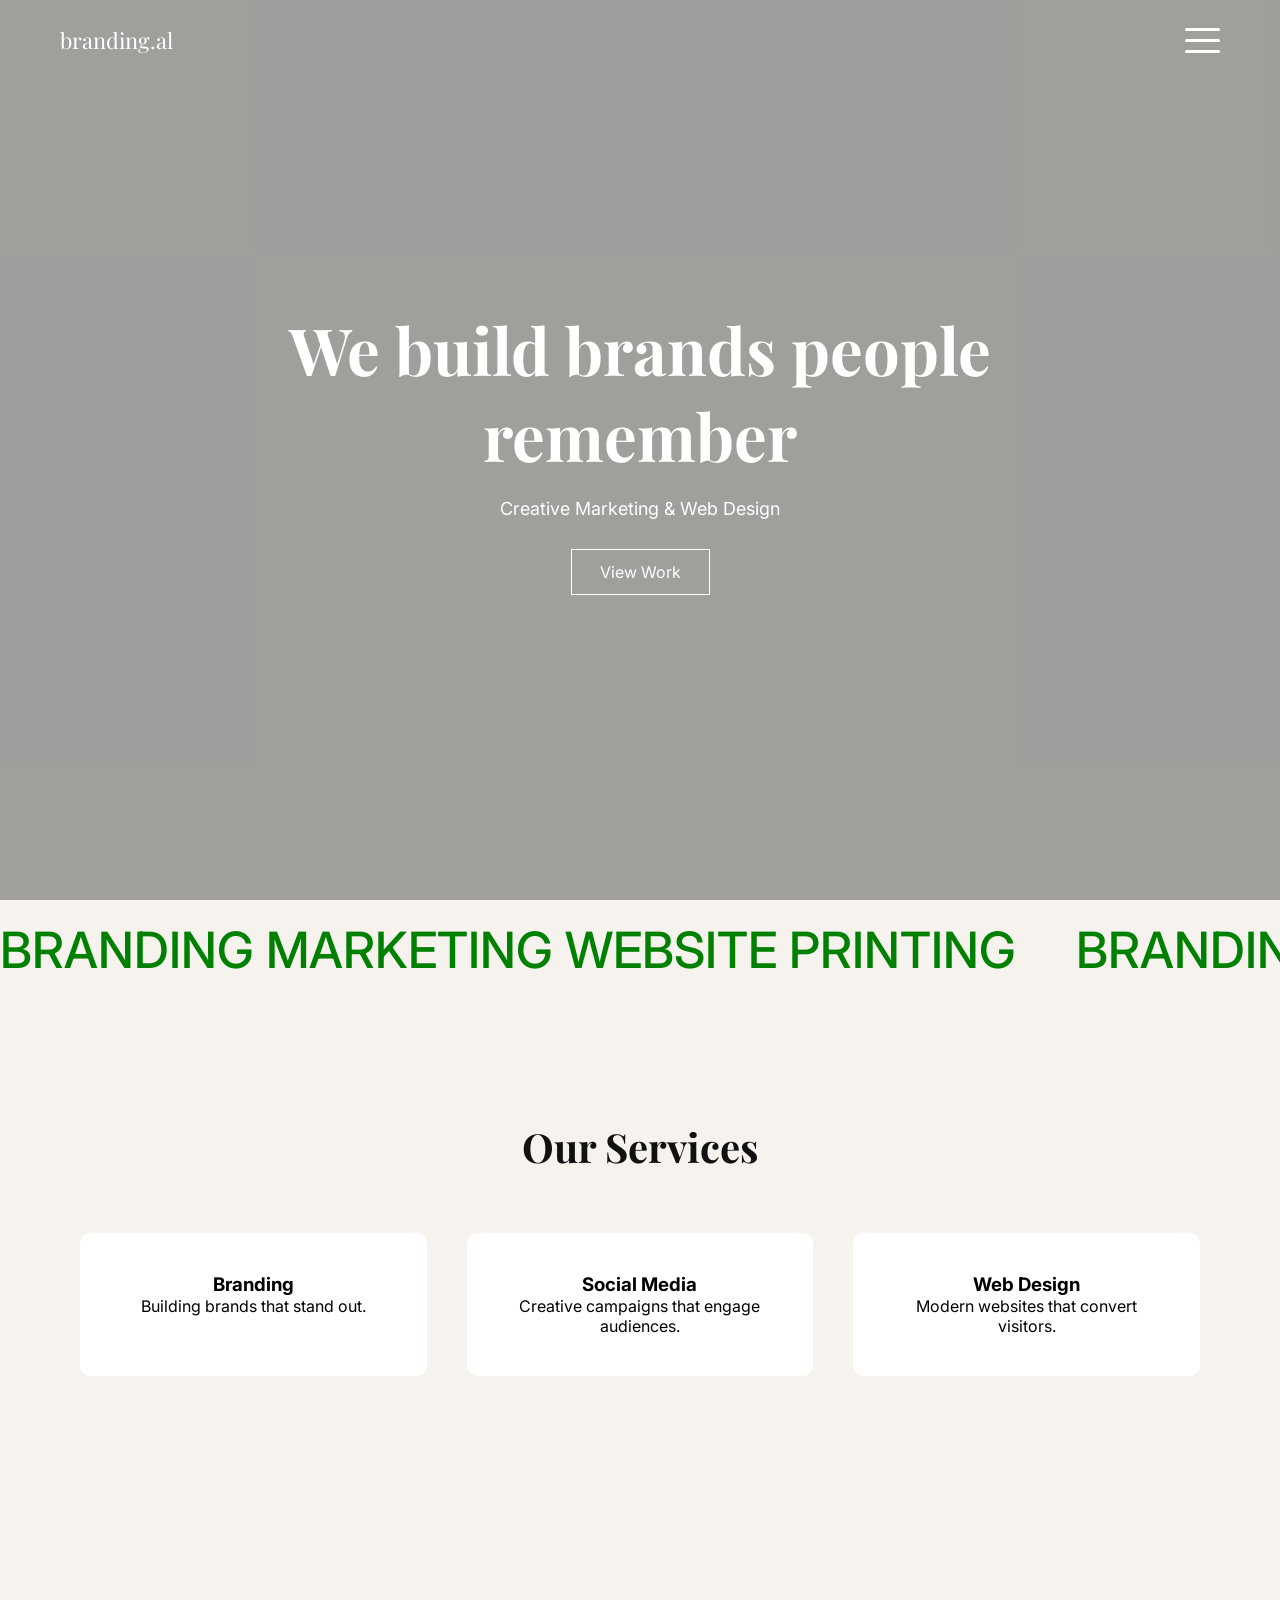
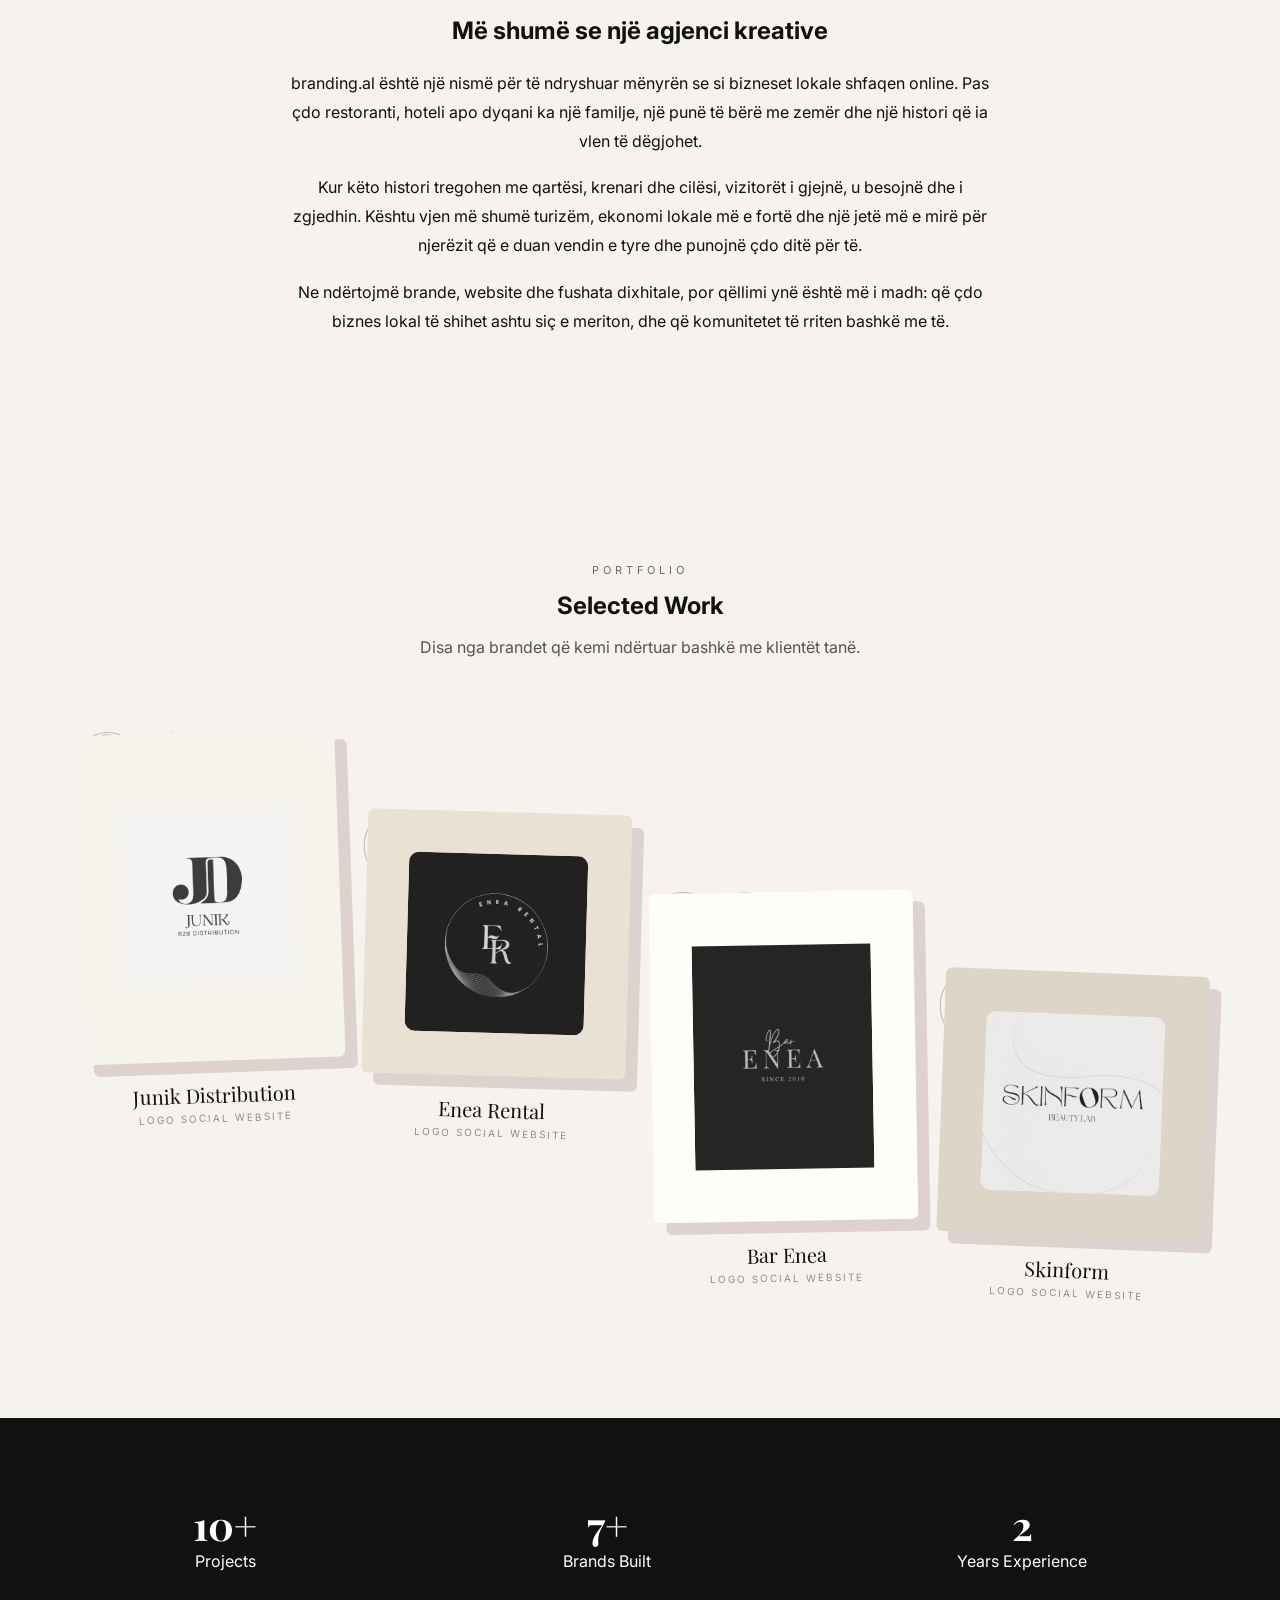
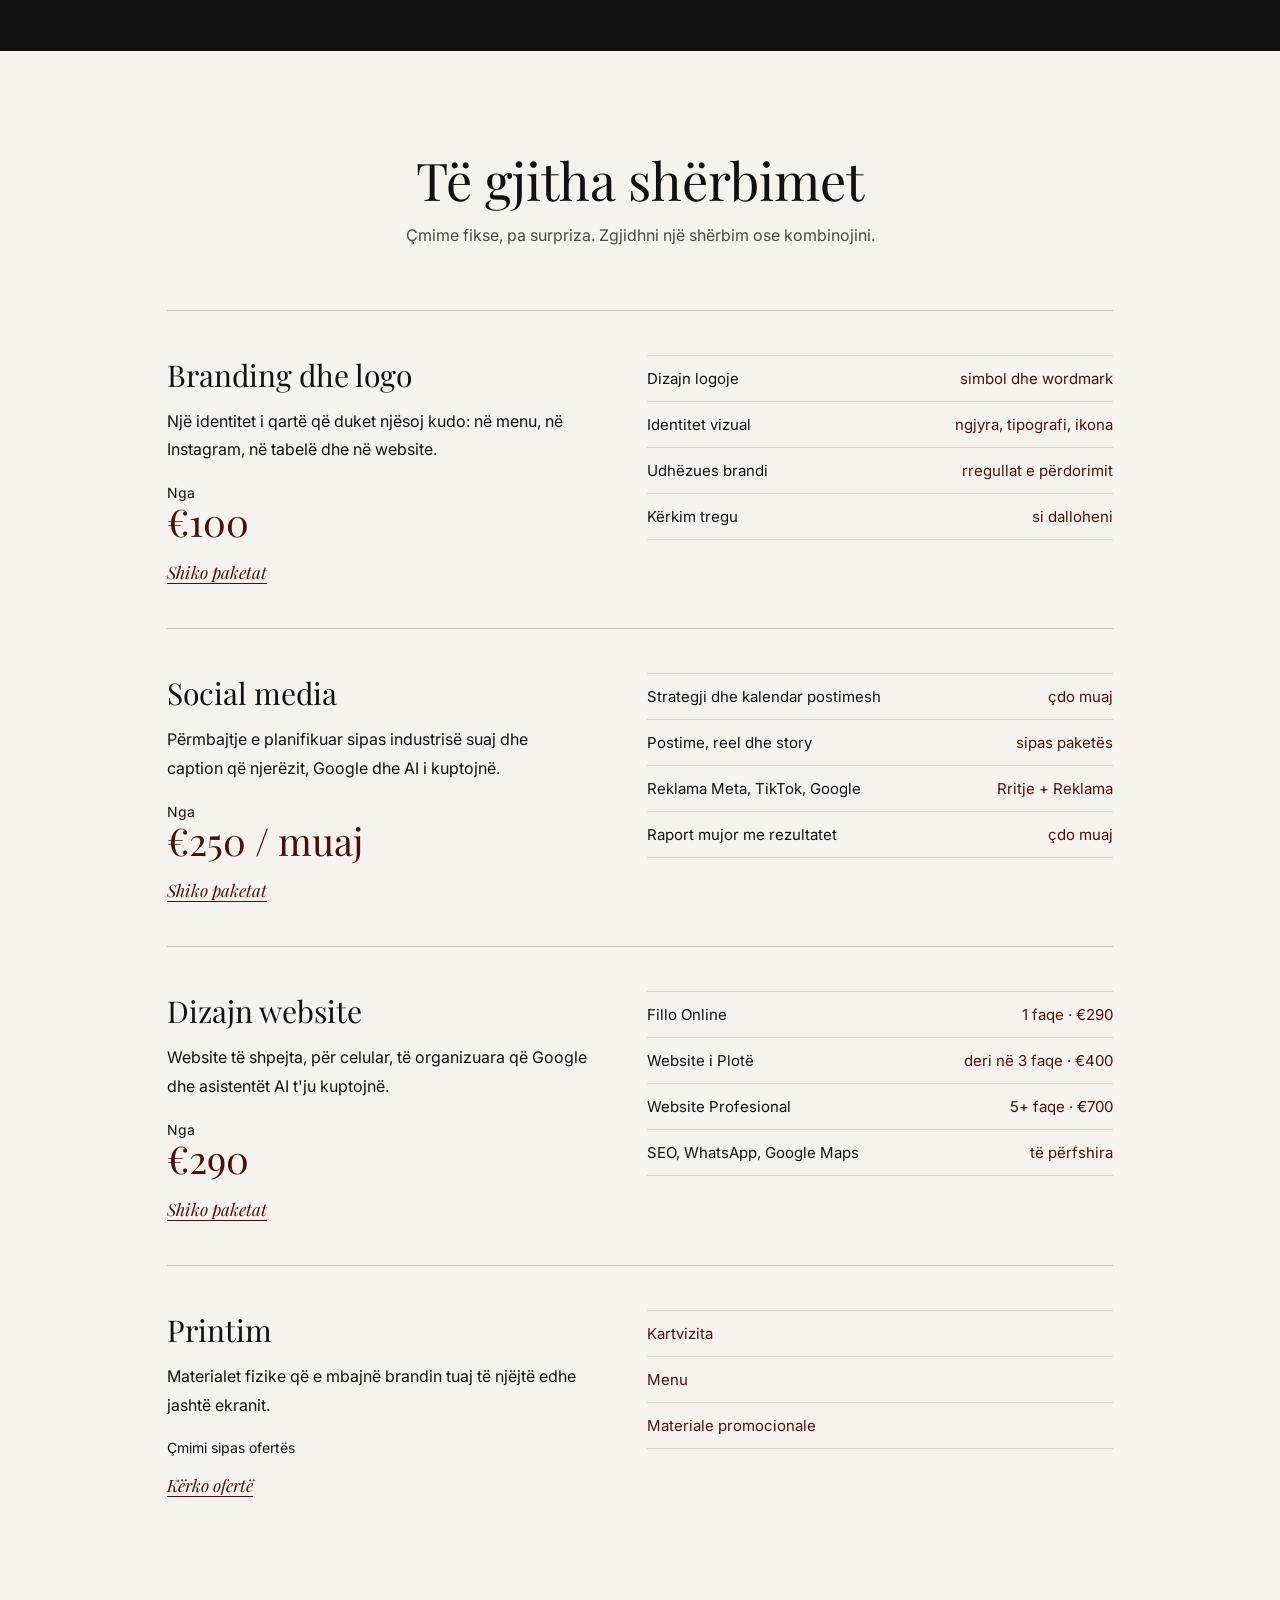
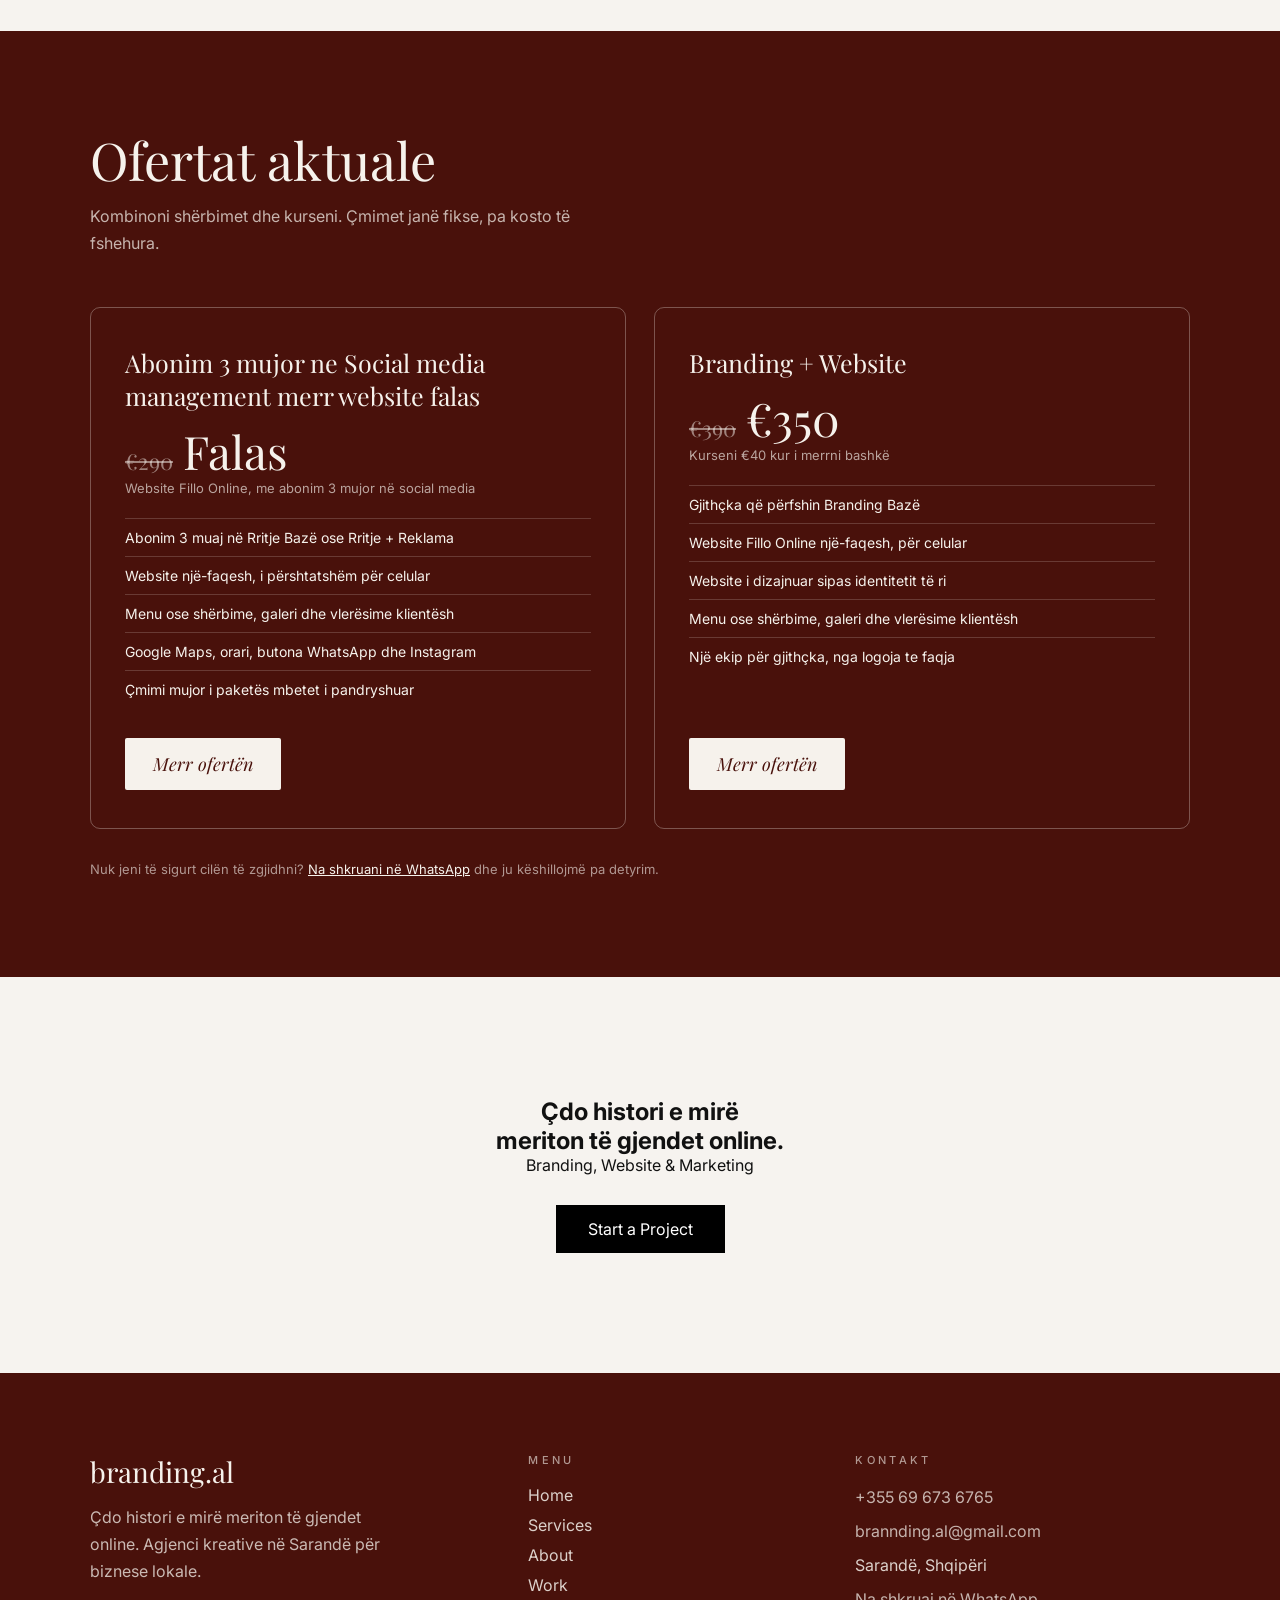
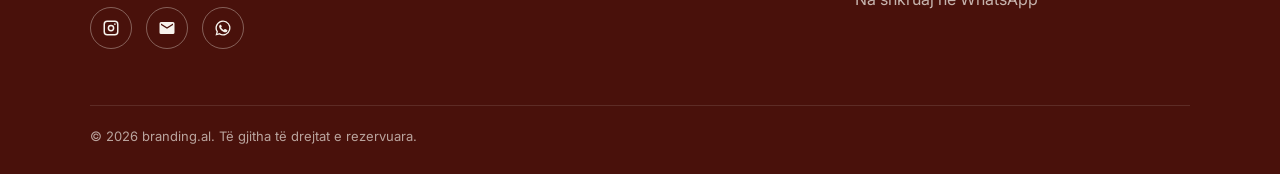
==== index.html @ a3eb9f2f "site files" ====
<!DOCTYPE html>
<html lang="sq">

<head>

<meta charset="UTF-8">
<meta name="viewport" content="width=device-width, initial-scale=1.0">

<title>branding.al</title>
<link rel="icon" type="image/png" href="../logo/favicon.png">
<link rel="apple-touch-icon" href="../logo/favicon.png">

<link rel="stylesheet" href="style.css">

<link href="https://fonts.googleapis.com/css2?family=Playfair+Display:wght@400;600&family=Inter:wght@300;400;500&display=swap" rel="stylesheet">

<style>
html{scroll-behavior:smooth;}
section[id],footer[id]{scroll-margin-top:70px;}

/* About Us */
.about-grid{
  display:block;
  max-width:700px;
  margin:0 auto;
  text-align:center;
}
.about-text h2{
  margin-bottom:24px;
}
.about-text p{
  margin:0 auto 18px;
  line-height:1.8;
}

/* ===== Selected Work: shkallë ===== */
.portfolio{
  padding:90px 6vw 120px;
  overflow:hidden;
}
.portfolio-head{
  text-align:center;
  max-width:560px;
  margin:0 auto 70px;
}
.portfolio-head .eyebrow{
  display:block;
  font-size:11px;
  letter-spacing:.35em;
  text-transform:uppercase;
  opacity:.6;
  margin-bottom:14px;
}
.portfolio-head h2{margin-bottom:14px;}
.portfolio-head p{opacity:.7;line-height:1.7;}

.portfolio-grid{
  display:grid;
  grid-template-columns:repeat(12,1fr);
  column-gap:24px;
  align-items:start;
  max-width:1200px;
  margin:0 auto;
}

/* çdo "shkallë" */
.step{
  position:relative;
  transform:translate3d(0,var(--py,0px),0);
  will-change:transform;
}
.step:nth-child(1){grid-column:1/4;  margin-top:0;}
.step:nth-child(2){grid-column:4/7;  margin-top:80px;}
.step:nth-child(3){grid-column:7/10; margin-top:160px;}
.step:nth-child(4){grid-column:10/13;margin-top:240px;}

/* numri i madh në sfond */
.step::before{
  content:attr(data-n);
  position:absolute;
  top:-46px;
  left:-6px;
  z-index:0;
  font-family:'Playfair Display',serif;
  font-size:120px;
  line-height:1;
  color:transparent;
  -webkit-text-stroke:1px rgba(73,17,11,.28);
  pointer-events:none;
}

.project{
  position:relative;
  z-index:1;
  margin:0;
  --r:-2deg;
  transform:rotate(var(--r));
  transition:transform .5s cubic-bezier(.2,.8,.2,1);
}
.step:nth-child(2) .project{--r:1.6deg;}
.step:nth-child(3) .project{--r:-1deg;}
.step:nth-child(4) .project{--r:2.2deg;}
.project:hover,
.project.active{
  transform:rotate(0deg) translateY(-10px) scale(1.03);
}

/* linku që mbështjell projektin */
.project-link{
  display:block;
  color:inherit;
  text-decoration:none;
  cursor:pointer;
}
.project-link:focus-visible{
  outline:2px solid rgba(73,17,11,.6);
  outline-offset:6px;
  border-radius:6px;
}

.project-img{
  aspect-ratio:4/5;
  display:flex;
  align-items:center;
  justify-content:center;
  padding:16%;
  background:#f6f2ec;
  border-radius:6px;
  box-shadow:12px 12px 0 rgba(73,17,11,.14);
  transition:box-shadow .5s ease;
}
.step:nth-child(2) .project-img{background:#e9e1d3;aspect-ratio:1/1;}
.step:nth-child(3) .project-img{background:#fffdf9;}
.step:nth-child(4) .project-img{background:#ddd5c8;aspect-ratio:1/1;}
.project:hover .project-img,
.project.active .project-img{
  box-shadow:18px 18px 0 rgba(73,17,11,.22);
}

.project img{
  width:100%;
  height:100%;
  object-fit:contain;   /* nëse do foto të plota pa hapësira, ndërroje në cover */
  display:block;
  filter:grayscale(1);
  opacity:.85;
  transition:filter .5s ease,opacity .5s ease,transform .5s ease;
  cursor:pointer;
}
.project:hover img,
.project.active img{
  filter:none;
  opacity:1;
  transform:scale(1.06);
}

.project figcaption{
  display:flex;
  flex-direction:column;
  gap:4px;
  padding:20px 4px 0;
  color:#56483b;
}
.project .name{
  font-family:'Playfair Display',serif;
  font-size:20px;
  color:#111;
}
.project .tag{
  font-size:10px;
  letter-spacing:.2em;
  text-transform:uppercase;
  opacity:.6;
}

/* animacioni i shfaqjes */
.project.pre{opacity:0;}
.project.in{animation:rise .9s cubic-bezier(.2,.8,.2,1) backwards;animation-delay:var(--d,0s);}
@keyframes rise{
  from{opacity:0;transform:translateY(50px) rotate(calc(var(--r) * 3));}
}

/* tablet / telefon: zigzag */
@media(max-width:900px){
  .portfolio{padding:60px 6vw 80px;}
  .portfolio-grid{
    grid-template-columns:1fr;
    row-gap:56px;
    max-width:520px;
  }
  .step:nth-child(n){
    grid-column:1;
    margin-top:0;
    width:78%;
    transform:none;
  }
  .step:nth-child(even){justify-self:end;}
  .step::before{font-size:90px;top:-34px;}
  .project-img{box-shadow:9px 9px 0 rgba(73,17,11,.14);}
}
/* telefon: logot gjithmonë me ngjyra */
@media(hover:none){
  .project img{filter:none;opacity:1;}
}
@media(prefers-reduced-motion:reduce){
  .project.in{animation:none;}
  .step{transform:none !important;}
}

/* ===== Hamburger menu ===== */
.menu-btn{cursor:pointer;}
.menu-overlay{
  position:fixed;
  inset:0;
  z-index:2000;
  background:#49110b;
  color:#f6f2ec;
  display:flex;
  flex-direction:column;
  align-items:center;
  justify-content:center;
  gap:6px;
  opacity:0;
  visibility:hidden;
  transition:opacity .4s ease,visibility .4s ease;
}
.menu-overlay.open{opacity:1;visibility:visible;}
.menu-close{
  position:absolute;
  top:22px;
  right:6vw;
  background:none;
  border:0;
  color:#f6f2ec;
  font-size:44px;
  line-height:1;
  cursor:pointer;
  padding:6px 12px;
}
.menu-overlay nav{
  display:flex;
  flex-direction:column;
  align-items:center;
  gap:10px;
}
.menu-overlay nav a{
  font-family:'Playfair Display',serif;
  font-size:clamp(34px,7vw,56px);
  color:#f6f2ec;
  text-decoration:none;
  opacity:0;
  transform:translateY(20px);
  transition:opacity .5s ease,transform .5s ease,letter-spacing .3s ease;
}
.menu-overlay.open nav a{opacity:1;transform:none;}
.menu-overlay.open nav a:nth-child(1){transition-delay:.10s;}
.menu-overlay.open nav a:nth-child(2){transition-delay:.17s;}
.menu-overlay.open nav a:nth-child(3){transition-delay:.24s;}
.menu-overlay.open nav a:nth-child(4){transition-delay:.31s;}
.menu-overlay.open nav a:nth-child(5){transition-delay:.38s;}
.menu-overlay nav a:hover{letter-spacing:.04em;}
.menu-social{
  display:flex;
  gap:22px;
  margin-top:40px;
  font-size:12px;
  letter-spacing:.2em;
  text-transform:uppercase;
}
.menu-social a{color:#f6f2ec;text-decoration:none;opacity:.7;}
.menu-social a:hover{opacity:1;}
body.menu-open{overflow:hidden;}

/* ===== Footer ===== */
.site-footer{
  background:#49110b;
  color:#f6f2ec;
  padding:80px 6vw 30px;
  text-align:left;
}
.footer-grid{
  max-width:1100px;
  margin:0 auto;
  display:grid;
  grid-template-columns:1.4fr 1fr 1.2fr;
  gap:48px;
}
.footer-brand .f-logo{
  font-family:'Playfair Display',serif;
  font-size:28px;
  margin-bottom:14px;
}
.footer-brand p{
  opacity:.75;
  line-height:1.7;
  max-width:320px;
  margin:0;
}
.site-footer h4{
  font-size:11px;
  letter-spacing:.3em;
  text-transform:uppercase;
  opacity:.6;
  margin:0 0 18px;
  font-weight:500;
}
.site-footer ul{list-style:none;margin:0;padding:0;}
.site-footer li{margin-bottom:10px;}
.site-footer a{
  color:#f6f2ec;
  text-decoration:none;
  opacity:.85;
  transition:opacity .3s ease;
}
.site-footer a:hover{opacity:1;text-decoration:underline;}
.footer-contact li{opacity:.85;line-height:1.5;}
.footer-social{
  display:flex;
  gap:14px;
  margin-top:22px;
}
.footer-social a{
  width:42px;
  height:42px;
  border:1px solid rgba(246,242,236,.35);
  border-radius:50%;
  display:flex;
  align-items:center;
  justify-content:center;
  opacity:1;
  transition:background .3s ease,color .3s ease;
}
.footer-social a:hover{
  background:#f6f2ec;
  color:#49110b;
  text-decoration:none;
}
.footer-social svg{width:18px;height:18px;fill:currentColor;}
.footer-bottom{
  max-width:1100px;
  margin:56px auto 0;
  padding-top:22px;
  border-top:1px solid rgba(246,242,236,.18);
  display:flex;
  justify-content:space-between;
  flex-wrap:wrap;
  gap:10px;
  font-size:13px;
  opacity:.65;
}
.footer-bottom p{margin:0;}
@media(max-width:800px){
  .footer-grid{grid-template-columns:1fr;gap:36px;}
  .site-footer{padding:60px 6vw 26px;}
}
/* ===== Të gjitha shërbimet + Ofertat ===== */
.all-svc{max-width:1100px;margin:0 auto;padding:100px 6vw 90px;}
.all-svc h2{font-family:'Playfair Display',serif;font-weight:400;font-size:clamp(34px,5vw,52px);line-height:1.1;margin-bottom:14px;text-align:center;}
.all-svc .all-sub{text-align:center;max-width:520px;margin:0 auto 60px;opacity:.75;line-height:1.7;}
.svc-row{display:grid;grid-template-columns:1fr 1.1fr;gap:56px;padding:44px 0;border-top:1px solid rgba(86,72,59,.28);text-align:left;}
.svc-row h3{font-family:'Playfair Display',serif;font-weight:400;font-size:30px;color:#111;margin-bottom:12px;}
.svc-row p{line-height:1.8;max-width:420px;}
.svc-row .from{margin-top:20px;font-size:14px;}
.svc-row .from strong{display:block;font-family:'Playfair Display',serif;font-weight:400;font-size:38px;color:#49110b;line-height:1.1;}
.svc-row .more{display:inline-block;margin-top:18px;font-family:'Playfair Display',serif;font-style:italic;font-size:17px;color:#49110b;text-decoration:none;border-bottom:1px solid #49110b;}
.svc-row ul{list-style:none;margin:0;padding:0;}
.svc-row li{padding:13px 0;border-bottom:1px solid rgba(86,72,59,.18);font-size:15px;display:flex;justify-content:space-between;gap:20px;}
.svc-row li:first-child{border-top:1px solid rgba(86,72,59,.18);}
.svc-row li span:last-child{color:#49110b;text-align:right;}

.offers-sec{background:#49110b;color:#f6f2ec;padding:100px 6vw;}
.offers-in{max-width:1100px;margin:0 auto;text-align:left;}
.offers-in h2{font-family:'Playfair Display',serif;font-weight:400;font-size:clamp(34px,5vw,52px);line-height:1.1;}
.offers-in .o-sub{margin-top:14px;max-width:520px;color:rgba(246,242,236,.72);line-height:1.7;}
.offer-grid{display:grid;grid-template-columns:1fr 1fr;gap:28px;margin-top:50px;}
.offer{border:1px solid rgba(246,242,236,.3);border-radius:10px;padding:38px 34px;display:flex;flex-direction:column;}
.offer h3{font-family:'Playfair Display',serif;font-weight:400;font-size:25px;}
.offer .price{margin:16px 0 6px;font-family:'Playfair Display',serif;font-size:46px;line-height:1;}
.offer .price s{font-size:22px;color:rgba(246,242,236,.5);margin-right:10px;}
.offer .note{font-size:13px;color:rgba(246,242,236,.65);}
.offer ul{list-style:none;margin:22px 0 30px;padding:0;flex:1;}
.offer li{padding:10px 0;border-top:1px solid rgba(246,242,236,.18);font-size:14px;margin:0;}
.offer a.o-cta{align-self:flex-start;padding:14px 28px;background:#f6f2ec;color:#49110b;text-decoration:none;font-family:'Playfair Display',serif;font-style:italic;font-size:18px;border-radius:2px;opacity:1;}
.offer a.o-cta:hover{background:#c8c2b7;}
.o-fine{margin-top:32px;font-size:13px;color:rgba(246,242,236,.6);}
.o-fine a{color:#f6f2ec;}
@media(max-width:900px){
  .svc-row{grid-template-columns:1fr;gap:24px;padding:36px 0;}
  .offer-grid{grid-template-columns:1fr;}
  .offers-sec{padding:70px 6vw;}
}
</style>

<meta name="description" content="branding.al është agjenci kreative në Shqipëri: logo, branding, website, social media dhe printim për biznese lokale, hotele dhe restorante.">
<link rel="canonical" href="https://branding.al/">

<meta property="og:type" content="website">
<meta property="og:locale" content="sq_AL">
<meta property="og:title" content="branding.al | Agjenci kreative: branding, website, marketing">
<meta property="og:description" content="Ndërtojmë brande, website dhe fushata dixhitale për biznese lokale në Shqipëri.">
<meta property="og:url" content="https://branding.al/">
<meta property="og:image" content="https://branding.al/branding%20prof.png">

<script type="application/ld+json">
{
  "@context": "https://schema.org",
  "@graph": [
    {
      "@type": "ProfessionalService",
      "@id": "https://branding.al/#organization",
      "name": "branding.al",
      "alternateName": "Branding AL",
      "url": "https://branding.al",
      "logo": "https://branding.al/smm.png",
      "image": "https://branding.al/branding%20prof.png",
      "description": "Agjenci kreative në Shqipëri që ndihmon bizneset lokale (restorante, hotele, dyqane, kompani) me logo, branding, website, social media dhe printim.",
      "slogan": "Çdo histori e mirë meriton të gjendet online.",
      "foundingDate": "2026",
      "founder": { "@type": "Person", "name": "Sindi" },
      "areaServed": { "@type": "Country", "name": "Albania" },
      "address": {
        "@type": "PostalAddress",
        "addressLocality": "Sarandë",
        "addressCountry": "AL"
      },
      "telephone": "+355696736765",
      "email": "brannding.al@gmail.com",
      "sameAs": [
        "https://www.instagram.com/branding__al/"
      ],
      "knowsAbout": ["Branding", "Dizajn logoje", "Dizajn website", "Marketing në rrjete sociale", "Printim"],
      "makesOffer": [
        { "@type": "Offer", "itemOffered": { "@type": "Service", "name": "Branding dhe logo", "url": "https://branding.al/services/branding.html" } },
        { "@type": "Offer", "itemOffered": { "@type": "Service", "name": "Social Media Marketing", "url": "https://branding.al/services/social.html" } },
        { "@type": "Offer", "itemOffered": { "@type": "Service", "name": "Dizajn Website", "url": "https://branding.al/services/web.html" } },
        { "@type": "Offer", "itemOffered": { "@type": "Service", "name": "Printim" } }
      ]
    },
    {
      "@type": "WebSite",
      "@id": "https://branding.al/#website",
      "url": "https://branding.al",
      "name": "branding.al",
      "inLanguage": "sq",
      "publisher": { "@id": "https://branding.al/#organization" }
    },
    {
      "@type": "FAQPage",
      "mainEntity": [
        {
          "@type": "Question",
          "name": "Sa kushton një logo në Shqipëri?",
          "acceptedAnswer": { "@type": "Answer", "text": "Çmimi varet nga numri i koncepteve dhe nga pakoja e brandit. Te branding.al logo fillon nga 100 € dhe përfshin skica, korrigjime dhe skedarët final për print dhe web. Na shkruaj për një ofertë të saktë." }
        },
        {
          "@type": "Question",
          "name": "Sa zgjat ndërtimi i një website për biznes?",
          "acceptedAnswer": { "@type": "Answer", "text": "Një website prezantues për biznes lokal zakonisht zgjat 2 deri në 4 javë, në varësi të përmbajtjes dhe fotove që jepen në kohë." }
        },
        {
          "@type": "Question",
          "name": "Çfarë shërbimesh ofron branding.al?",
          "acceptedAnswer": { "@type": "Answer", "text": "branding.al ofron logo dhe identitet vizual, dizajn website, menaxhim dhe fushata në rrjete sociale, si dhe printim (kartvizita, menu, materiale promocionale)." }
        },
        {
          "@type": "Question",
          "name": "A punoni me biznese jashtë qytetit tonë?",
          "acceptedAnswer": { "@type": "Answer", "text": "Po. Punojmë me biznese në të gjithë Shqipërinë, online dhe në telefon, dhe takohemi nëse projekti e kërkon." }
        },
        {
          "@type": "Question",
          "name": "Pse një biznes lokal ka nevojë për brand dhe website profesional?",
          "acceptedAnswer": { "@type": "Answer", "text": "Turistët dhe klientët e rinj kërkojnë online para se të zgjedhin. Një brand i qartë dhe një website i shpejtë i bëjnë t'i besojnë biznesit, ta gjejnë dhe ta zgjedhin atë para konkurrentëve." }
        }
      ]
    }
  ]
}
</script>

</head>

<body>

<header class="navbar">

<div class="logo">branding.al</div>

<div class="menu-btn" id="menuBtn" role="button" tabindex="0" aria-label="Hap menunë" aria-expanded="false">
<span></span>
<span></span>
<span></span>
</div>

</header>


<!-- MENU (hamburger) -->

<div class="menu-overlay" id="menuOverlay" aria-hidden="true">

<button class="menu-close" id="menuClose" aria-label="Mbyll menunë">&times;</button>

<nav>
<a href="#top">Home</a>
<a href="#services">Services</a>
<a href="#about">About</a>
<a href="#work">Work</a>
<a href="#contact">Contact</a>
<a href="#oferta">Offers</a>
</nav>

<div class="menu-social">
<a href="https://www.instagram.com/branding__al/" target="_blank" rel="noopener">Instagram</a>
<a href="mailto:brannding.al@gmail.com">Gmail</a>
</div>

</div>


<!-- HERO -->

<section class="hero" id="top">

<video autoplay muted loop playsinline class="hero-video">
<source src="herovideo.mov" type="video/mp4">
</video>

<div class="hero-overlay">

<h1>We build brands people remember</h1>

<p>Creative Marketing & Web Design</p>

<a href="#work" class="btn">View Work</a>

</div>

</section>


<!-- SCROLL TEXT -->

<section class="scroll-text">

<div class="scroll-track">

<span>BRANDING   MARKETING   WEBSITE   PRINTING  </span>
<span>BRANDING   MARKETING   WEBSITE   PRINTING </span>
<span>BRANDING   MARKETING   WEBSITE   PRINTING </span>
<span>BRANDING   MARKETING   WEBSITE   PRINTING </span>
</div>

</section>


<!-- SERVICES -->

<section class="services" id="services">

<h2>Our Services</h2>

<div class="service-grid">

<a href="services/branding.html" class="service">
<h3>Branding</h3>
<p>Building brands that stand out.</p>
</a>

<a href="services/social.html" class="service">
<h3>Social Media</h3>
<p>Creative campaigns that engage audiences.</p>
</a>

<a href="services/web.html" class="service">
<h3>Web Design</h3>
<p>Modern websites that convert visitors.</p>
</a>

</div>

</section>


<!-- ABOUT -->

<section class="about" id="about">

<div class="about-grid">

<div class="about-text">

<h2>Më shumë se një agjenci kreative</h2>

<p>
branding.al është një nismë për të ndryshuar mënyrën se si
bizneset lokale shfaqen online. Pas çdo restoranti, hoteli
apo dyqani ka një familje, një punë të bërë me zemër dhe një
histori që ia vlen të dëgjohet.
</p>

<p>
Kur këto histori tregohen me qartësi, krenari dhe cilësi,
vizitorët i gjejnë, u besojnë dhe i zgjedhin. Kështu vjen më
shumë turizëm, ekonomi lokale më e fortë dhe një jetë më e mirë
për njerëzit që e duan vendin e tyre dhe punojnë çdo ditë për të.
</p>

<p>
Ne ndërtojmë brande, website dhe fushata dixhitale, por qëllimi
ynë është më i madh: që çdo biznes lokal të shihet ashtu siç e
meriton, dhe që komunitetet të rriten bashkë me të.
</p>

</div>

</div>

</section>


<!-- PORTFOLIO -->

<section class="portfolio" id="work">

<div class="portfolio-head">
<span class="eyebrow">Portfolio</span>
<h2>Selected Work</h2>
<p>Disa nga brandet që kemi ndërtuar bashkë me klientët tanë.</p>
</div>

<div class="portfolio-grid">

<div class="step" data-n="01">
<figure class="project">
<a class="project-link" href="https://4rpx2hx65q-cloud.github.io/Junik_distribution/" target="_blank" rel="noopener">
<div class="project-img">
<img src="../brende/2.png" alt="Junik Distribution logo">
</div>
<figcaption>
<span class="name">Junik Distribution</span>
<span class="tag">Logo Social Website</span>
</figcaption>
</a>
</figure>
</div>

<div class="step" data-n="02">
<figure class="project">
<a class="project-link" href="https://4rpx2hx65q-cloud.github.io/Enea_Rental/" target="_blank" rel="noopener">
<div class="project-img">
<img src="../brende/logo1.png" alt="Enea Rental logo">
</div>
<figcaption>
<span class="name">Enea Rental</span>
<span class="tag">Logo Social Website</span>
</figcaption>
</a>
</figure>
</div>

<div class="step" data-n="03">
<figure class="project">
<a class="project-link" href="https://4rpx2hx65q-cloud.github.io/bar_enea_sarande/" target="_blank" rel="noopener">
<div class="project-img">
<img src="../brende/eneabar.png" alt="Bar Enea logo">
</div>
<figcaption>
<span class="name">Bar Enea</span>
<span class="tag">Logo Social Website</span>
</figcaption>
</a>
</figure>
</div>

<div class="step" data-n="04">
<figure class="project">
<a class="project-link" href="https://skinform.al" target="_blank" rel="noopener">
<div class="project-img">
<img src="../brende/skinformlogo.png" alt="Skinform logo">
</div>
<figcaption>
<span class="name">Skinform</span>
<span class="tag">Logo Social Website</span>
</figcaption>
</a>
</figure>
</div>

</div>

</section>


<!-- STATS -->

<section class="stats">

<div class="stat">
<h3>10+</h3>
<p>Projects</p>
</div>

<div class="stat">
<h3>7+</h3>
<p>Brands Built</p>
</div>

<div class="stat">
<h3>2</h3>
<p>Years Experience</p>
</div>

</section>
<!-- ALL SERVICES -->

<section class="all-svc" id="sherbimet">

<h2>Të gjitha shërbimet</h2>
<p class="all-sub">Çmime fikse, pa surpriza. Zgjidhni një shërbim ose kombinojini.</p>

<div class="svc-row">
<div>
<h3>Branding dhe logo</h3>
<p>Një identitet i qartë që duket njësoj kudo: në menu, në Instagram, në tabelë dhe në website.</p>
<div class="from">Nga <strong>€100</strong></div>
<a class="more" href="services/branding.html">Shiko paketat</a>
</div>
<ul>
<li><span>Dizajn logoje</span><span>simbol dhe wordmark</span></li>
<li><span>Identitet vizual</span><span>ngjyra, tipografi, ikona</span></li>
<li><span>Udhëzues brandi</span><span>rregullat e përdorimit</span></li>
<li><span>Kërkim tregu</span><span>si dalloheni</span></li>
</ul>
</div>

<div class="svc-row">
<div>
<h3>Social media</h3>
<p>Përmbajtje e planifikuar sipas industrisë suaj dhe caption që njerëzit, Google dhe AI i kuptojnë.</p>
<div class="from">Nga <strong>€250 / muaj</strong></div>
<a class="more" href="services/social.html">Shiko paketat</a>
</div>
<ul>
<li><span>Strategji dhe kalendar postimesh</span><span>çdo muaj</span></li>
<li><span>Postime, reel dhe story</span><span>sipas paketës</span></li>
<li><span>Reklama Meta, TikTok, Google</span><span>Rritje + Reklama</span></li>
<li><span>Raport mujor me rezultatet</span><span>çdo muaj</span></li>
</ul>
</div>

<div class="svc-row">
<div>
<h3>Dizajn website</h3>
<p>Website të shpejta, për celular, të organizuara që Google dhe asistentët AI t'ju kuptojnë.</p>
<div class="from">Nga <strong>€290</strong></div>
<a class="more" href="services/web.html">Shiko paketat</a>
</div>
<ul>
<li><span>Fillo Online</span><span>1 faqe · €290</span></li>
<li><span>Website i Plotë</span><span>deri në 3 faqe · €400</span></li>
<li><span>Website Profesional</span><span>5+ faqe · €700</span></li>
<li><span>SEO, WhatsApp, Google Maps</span><span>të përfshira</span></li>
</ul>
</div>

<div class="svc-row">
<div>
<h3>Printim</h3>
<p>Materialet fizike që e mbajnë brandin tuaj të njëjtë edhe jashtë ekranit.</p>
<div class="from">Çmimi sipas ofertës</div>
<a class="more" href="https://wa.me/355696736765?text=Përshëndetje!%20Dua%20një%20ofertë%20për%20printim." target="_blank" rel="noopener">Kërko ofertë</a>
</div>
<ul>
<li><span>Kartvizita</span></li>
<li><span>Menu</span></li>
<li><span>Materiale promocionale</span></li>
</ul>
</div>

</section>


<!-- OFFERS -->

<section class="offers-sec" id="oferta">
<div class="offers-in">

<h2>Ofertat aktuale</h2>
<p class="o-sub">Kombinoni shërbimet dhe kurseni. Çmimet janë fikse, pa kosto të fshehura.</p>

<div class="offer-grid">

<article class="offer">
<h3>Abonim 3 mujor ne Social media management merr website falas</h3>
<div class="price"><s>€290</s>Falas</div>
<p class="note">Website Fillo Online, me abonim 3 mujor në social media</p>
<ul>
<li>Abonim 3 muaj në Rritje Bazë ose Rritje + Reklama</li>
<li>Website një-faqesh, i përshtatshëm për celular</li>
<li>Menu ose shërbime, galeri dhe vlerësime klientësh</li>
<li>Google Maps, orari, butona WhatsApp dhe Instagram</li>
<li>Çmimi mujor i paketës mbetet i pandryshuar</li>
</ul>
<a class="o-cta" href="https://wa.me/355696736765?text=Përshëndetje!%20Dua%20ofertën%20Abonim%203%20mujor%20me%20website%20falas." target="_blank" rel="noopener">Merr ofertën</a>
</article>

<article class="offer">
<h3>Branding + Website</h3>
<div class="price"><s>€390</s>€350</div>
<p class="note">Kurseni €40 kur i merrni bashkë</p>
<ul>
<li>Gjithçka që përfshin Branding Bazë</li>
<li>Website Fillo Online një-faqesh, për celular</li>
<li>Website i dizajnuar sipas identitetit të ri</li>
<li>Menu ose shërbime, galeri dhe vlerësime klientësh</li>
<li>Një ekip për gjithçka, nga logoja te faqja</li>
</ul>
<a class="o-cta" href="https://wa.me/355696736765?text=Përshëndetje!%20Dua%20ofertën%20Branding%20%2B%20Website." target="_blank" rel="noopener">Merr ofertën</a>
</article>

</div>

<p class="o-fine">Nuk jeni të sigurt cilën të zgjidhni? <a href="https://wa.me/355696736765" target="_blank" rel="noopener">Na shkruani në WhatsApp</a> dhe ju këshillojmë pa detyrim.</p>

</div>
</section>


<!-- CTA -->

<section class="cta">

<h2>Çdo histori e mirë<br>meriton të gjendet online.</h2>
<p>Branding, Website & Marketing</p>

<a href="https://wa.me/355696736765" class="btn-dark" target="_blank" rel="noopener">Start a Project</a>

</section>


<!-- FOOTER -->

<footer class="site-footer" id="contact">

<div class="footer-grid">

<div class="footer-brand">
<div class="f-logo">branding.al</div>
<p>Çdo histori e mirë meriton të gjendet online. Agjenci kreative në Sarandë për biznese lokale.</p>

<div class="footer-social">
<a href="https://www.instagram.com/branding__al/" target="_blank" rel="noopener" aria-label="Instagram">
<svg viewBox="0 0 24 24"><path d="M7 2h10a5 5 0 0 1 5 5v10a5 5 0 0 1-5 5H7a5 5 0 0 1-5-5V7a5 5 0 0 1 5-5zm0 2a3 3 0 0 0-3 3v10a3 3 0 0 0 3 3h10a3 3 0 0 0 3-3V7a3 3 0 0 0-3-3H7zm5 3.5A4.5 4.5 0 1 1 7.5 12 4.5 4.5 0 0 1 12 7.5zm0 2A2.5 2.5 0 1 0 14.5 12 2.5 2.5 0 0 0 12 9.5zM17.2 5.8a1.1 1.1 0 1 1-1.1 1.1 1.1 1.1 0 0 1 1.1-1.1z"/></svg>
</a>
<a href="mailto:brannding.al@gmail.com" aria-label="Gmail">
<svg viewBox="0 0 24 24"><path d="M20 4H4a2 2 0 0 0-2 2v12a2 2 0 0 0 2 2h16a2 2 0 0 0 2-2V6a2 2 0 0 0-2-2zm0 4-8 5-8-5V6l8 5 8-5v2z"/></svg>
</a>
<a href="https://wa.me/355696736765" target="_blank" rel="noopener" aria-label="WhatsApp">
<svg viewBox="0 0 24 24"><path d="M12 2a10 10 0 0 0-8.6 15.1L2 22l5-1.3A10 10 0 1 0 12 2zm0 18.2a8.2 8.2 0 0 1-4.2-1.2l-.3-.2-3 .8.8-2.9-.2-.3A8.2 8.2 0 1 1 12 20.200zm4.500-6.100c-.2-.1-1.500-.7-1.700-.8-.2-.1-.4-.1-.6.100l-.8 1c-.1.200-.3.200-.5.100a6.700 6.700 0 0 1-3.300-2.900c-.2-.4.200-.4.700-1.300.1-.2 0-.3 0-.5l-.8-1.800c-.2-.5-.4-.4-.6-.4h-.5a1 1 0 0 0-.7.300 3 3 0 0 0-.9 2.200 5.300 5.300 0 0 0 1.100 2.800 12 12 0 0 0 4.600 4c1.700.7 2.400.8 3.300.6a2.800 2.800 0 0 0 1.800-1.300 2.200 2.200 0 0 0 .2-1.300c-.1-.1-.3-.2-.5-.3z"/></svg>
</a>
</div>
</div>

<div>
<h4>Menu</h4>
<ul>
<li><a href="#top">Home</a></li>
<li><a href="#services">Services</a></li>
<li><a href="#about">About</a></li>
<li><a href="#work">Work</a></li>
</ul>
</div>

<div>
<h4>Kontakt</h4>
<ul class="footer-contact">
<li><a href="tel:+355696736765">+355 69 673 6765</a></li>
<li><a href="mailto:brannding.al@gmail.com">brannding.al@gmail.com</a></li>
<li>Sarandë, Shqipëri</li>
<li><a href="https://wa.me/355696736765" target="_blank" rel="noopener">Na shkruaj në WhatsApp</a></li>
</ul>
</div>

</div>

<div class="footer-bottom">
<p>© 2026 branding.al. Të gjitha të drejtat e rezervuara.</p>
</div>

</footer>

<script>
// Selected Work: shfaqja një nga një kur bën scroll
const io=new IntersectionObserver(es=>es.forEach(e=>{
  if(e.isIntersecting){
    e.target.classList.remove('pre');
    e.target.classList.add('in');
    io.unobserve(e.target);
  }
}),{threshold:.15});
document.querySelectorAll('.project').forEach((el,i)=>{
  el.style.setProperty('--d',(i*.15)+'s');
  el.classList.add('pre');
  io.observe(el);
});

// Lëvizje e lehtë me scroll (vetëm në kompjuter)
const steps=document.querySelectorAll('.step');
const speeds=[0,-.04,-.08,-.12];
const calm=matchMedia('(prefers-reduced-motion:reduce)').matches;
let ticking=false;
function parallax(){
  ticking=false;
  if(innerWidth<=900||calm){steps.forEach(s=>s.style.removeProperty('--py'));return;}
  const mid=innerHeight/2;
  steps.forEach((s,i)=>{
    const r=s.getBoundingClientRect();
    if(r.bottom<-200||r.top>innerHeight+200)return;
    s.style.setProperty('--py',((r.top+r.height/2-mid)*speeds[i]).toFixed(1)+'px');
  });
}
addEventListener('scroll',()=>{if(!ticking){ticking=true;requestAnimationFrame(parallax);}},{passive:true});
addEventListener('resize',parallax);
parallax();

// Hamburger menu
const menuBtn=document.getElementById('menuBtn');
const menuOverlay=document.getElementById('menuOverlay');
const menuClose=document.getElementById('menuClose');
function setMenu(open){
  menuOverlay.classList.toggle('open',open);
  menuOverlay.setAttribute('aria-hidden',open?'false':'true');
  menuBtn.setAttribute('aria-expanded',open?'true':'false');
  document.body.classList.toggle('menu-open',open);
}
menuBtn.addEventListener('click',()=>setMenu(true));
menuBtn.addEventListener('keydown',e=>{if(e.key==='Enter'||e.key===' '){e.preventDefault();setMenu(true);}});
menuClose.addEventListener('click',()=>setMenu(false));
menuOverlay.querySelectorAll('a').forEach(a=>a.addEventListener('click',()=>setMenu(false)));
addEventListener('keydown',e=>{if(e.key==='Escape')setMenu(false);});
</script>

<script src="script.js"></script>

</body>
</html>
---- style.css ----
*{
margin:0;
padding:0;
box-sizing:border-box;
}

body{
font-family:'Inter', sans-serif;
background:#f6f3ef;
color:#111;
}

/* NAVBAR */

.navbar{
display:flex;
justify-content:space-between;
align-items:center;
padding:25px 60px;
position:absolute;
width:100%;
z-index:10;
}

.logo{
font-family:'Playfair Display', serif;
font-size:22px;
color:white;
}

/* HAMBURGER */

.menu-btn{
width:35px;
height:25px;
display:flex;
flex-direction:column;
justify-content:space-between;
cursor:pointer;
}

.menu-btn span{
height:3px;
background:white;
border-radius:2px;
transition:0.4s;
}

.menu-btn.active span:nth-child(1){
transform:rotate(45deg) translate(6px,6px);
}

.menu-btn.active span:nth-child(2){
opacity:0;
}

.menu-btn.active span:nth-child(3){
transform:rotate(-45deg) translate(7px,-7px);
}

/* HERO */

.hero{
position:relative;
height:100vh;
overflow:hidden;
}

.hero-video{
position:absolute;
top:0;
left:0;
width:100%;
height:100%;
object-fit:cover;
}

.hero-overlay{
position:relative;
z-index:2;
height:100%;
display:flex;
flex-direction:column;
justify-content:center;
align-items:center;
text-align:center;
color:white;
background:rgba(0,0,0,0.35);
}

.hero-overlay h1{
font-family:'Playfair Display', serif;
font-size:clamp(38px,6vw,65px);
max-width:800px;
}

.hero-overlay p{
margin-top:20px;
font-size:18px;
}

.btn{
margin-top:30px;
padding:12px 28px;
border:1px solid white;
text-decoration:none;
color:white;
transition:0.3s;
}

.btn:hover{
background:white;
color:black;
}

/* SCROLL TEXT */

.scroll-text{
overflow:hidden;
background:#f6f3ef;
color:green;
padding:20px 0;
}

.scroll-track{
display:flex;
width:max-content;
animation:scroll 5s linear infinite;
font-size:50px;
font-weight:500;
}

.scroll-track span{
margin-right:60px;
}

@keyframes scroll{
from{
transform:translateX(0);
}

to{
transform:translateX(-50%);
}
}

/* SERVICES */

.services{
padding:120px 80px;
text-align:center;
}

.services h2{
font-family:'Playfair Display', serif;
font-size:40px;
margin-bottom:60px;
}

.service-grid{
display:grid;
grid-template-columns:repeat(3,1fr);
gap:40px;
}

.service{
background:white;
padding:40px;
border-radius:10px;
transition:0.3s;
text-decoration:none;
color:black;
display:block;
}

.service:hover{
transform:translateY(-8px);
}

/* ABOUT */

.about{
padding:120px 80px;
}

.about-grid{
display:grid;
grid-template-columns:1fr 1fr;
gap:60px;
align-items:center;
}

.about-img img{
width:100%;
border-radius:10px;
}

/* PORTFOLIO */

.portfolio{
padding:120px 80px;
text-align:center;
}

.portfolio-grid{
margin-top:60px;
display:grid;
grid-template-columns:repeat(2,1fr);
gap:30px;
}

.project img{
width:100%;
border-radius:10px;
transition:0.4s;
}

.project img:hover{
transform:scale(1.05);
}

/* STATS */

.stats{
background:#111;
color:white;
display:flex;
justify-content:space-around;
padding:80px 40px;
text-align:center;
}

.stat h3{
font-size:40px;
font-family:'Playfair Display', serif;
}

/* CTA */

.cta{
padding:120px;
text-align:center;
}

.btn-dark{
margin-top:30px;
display:inline-block;
padding:14px 32px;
background:black;
color:white;
text-decoration:none;
}

/* FOOTER */

footer{
text-align:center;
padding:40px;
color:#777;
}

/* RESPONSIVE */

@media(max-width:900px){

.service-grid{
grid-template-columns:1fr;
}

.about-grid{
grid-template-columns:1fr;
}

.portfolio-grid{
grid-template-columns:1fr;
}

.stats{
flex-direction:column;
gap:40px;
}

}
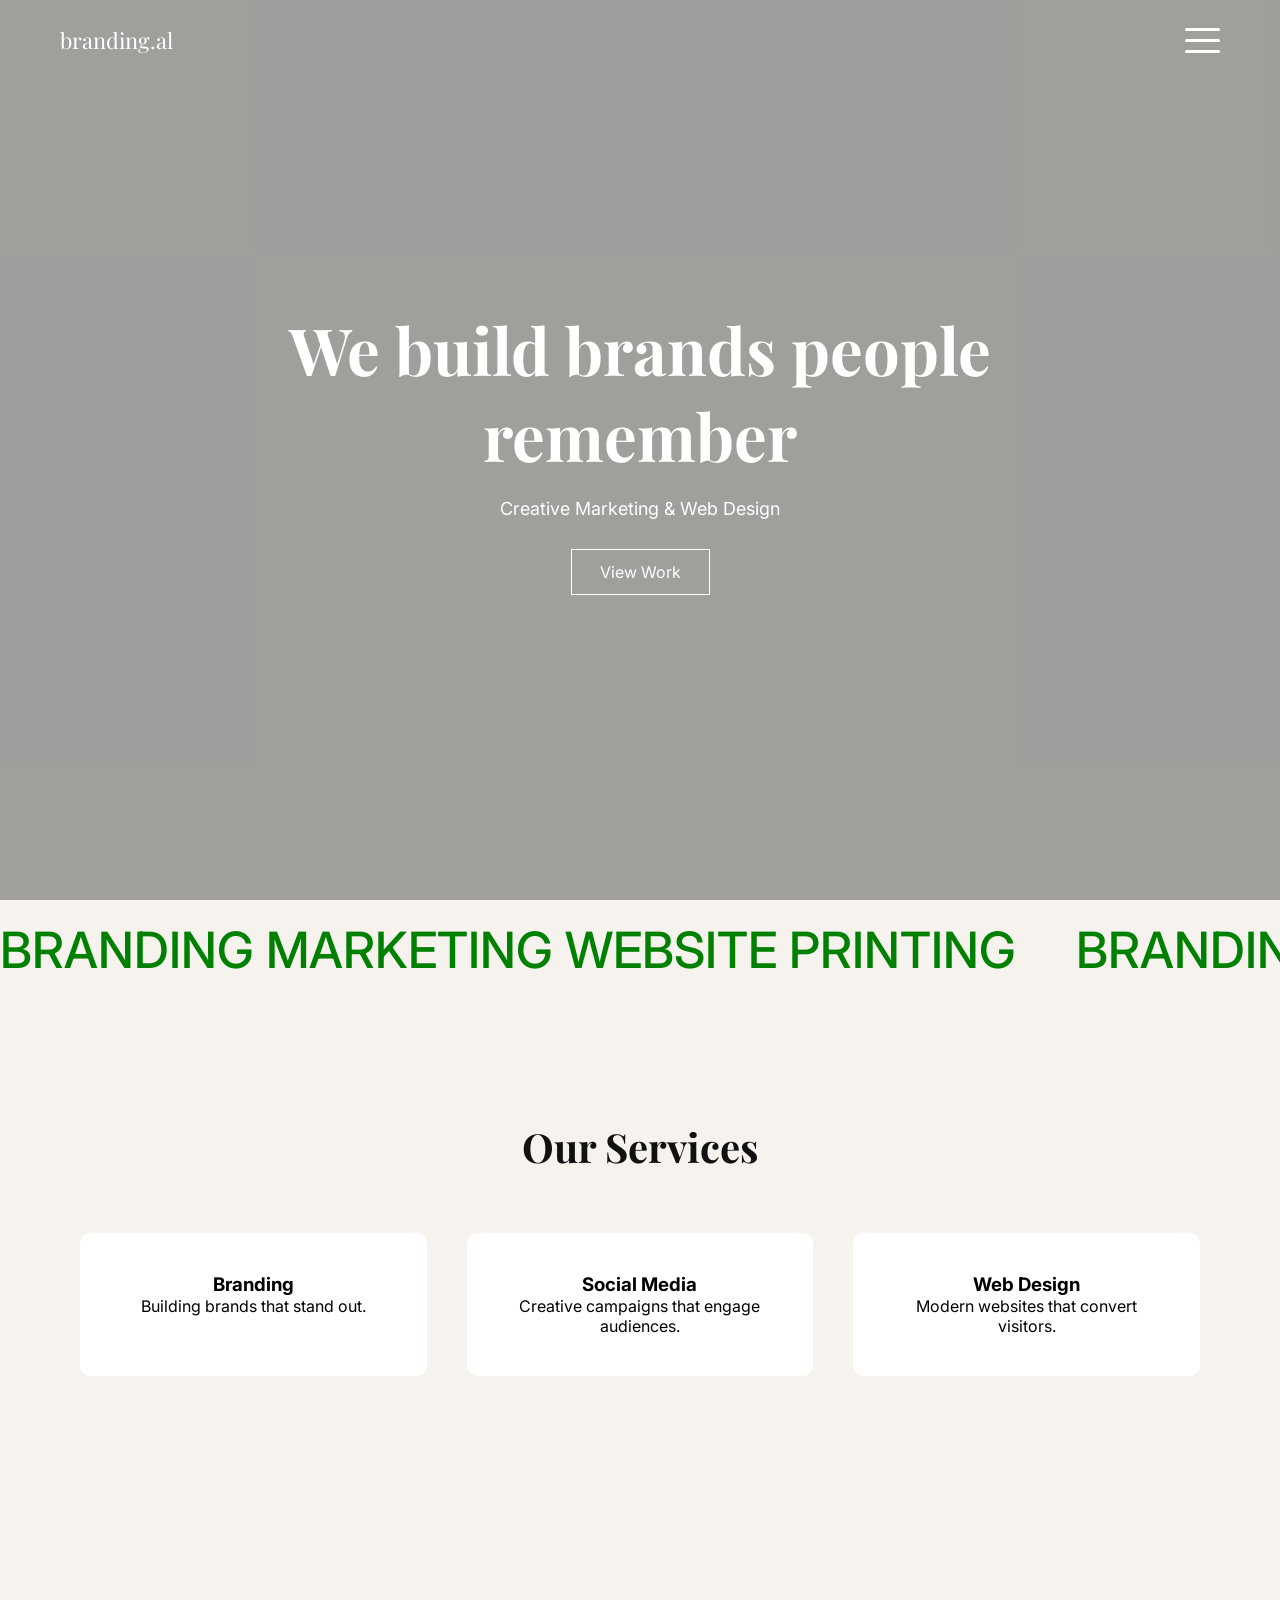
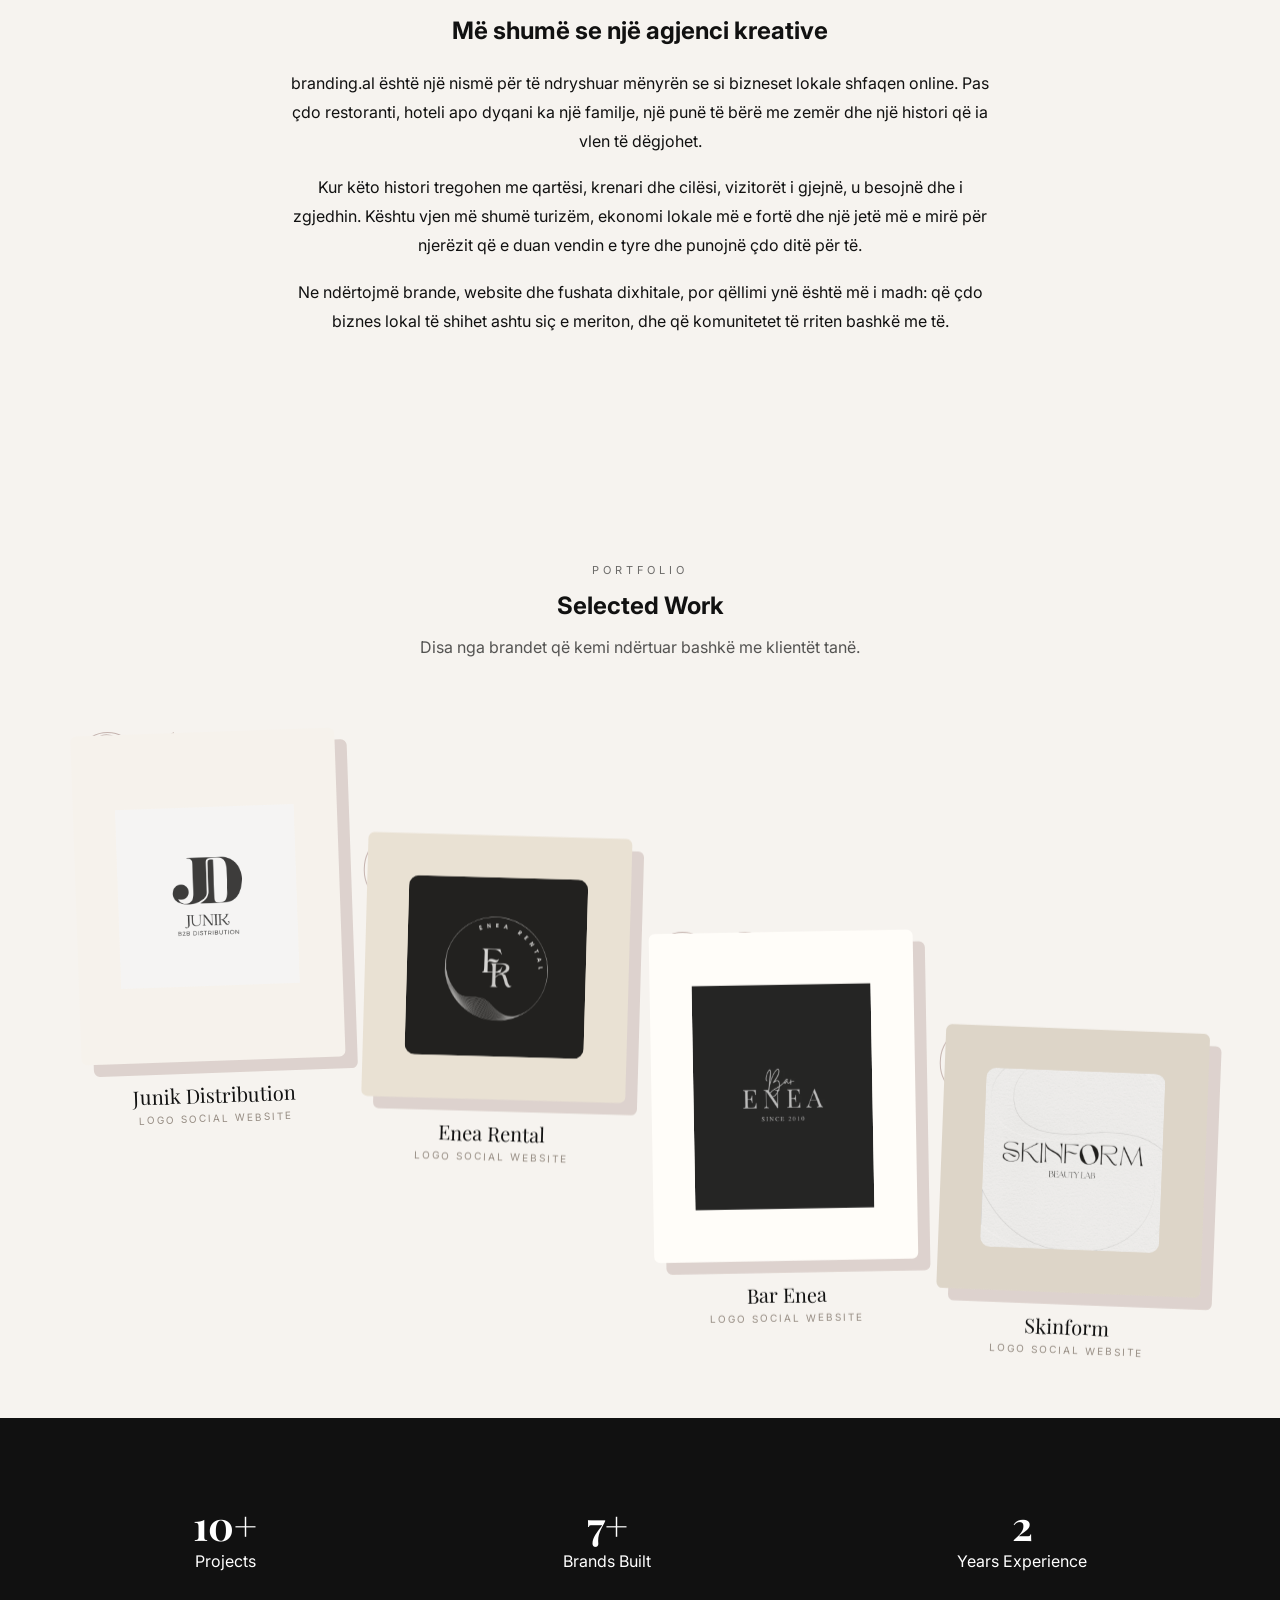
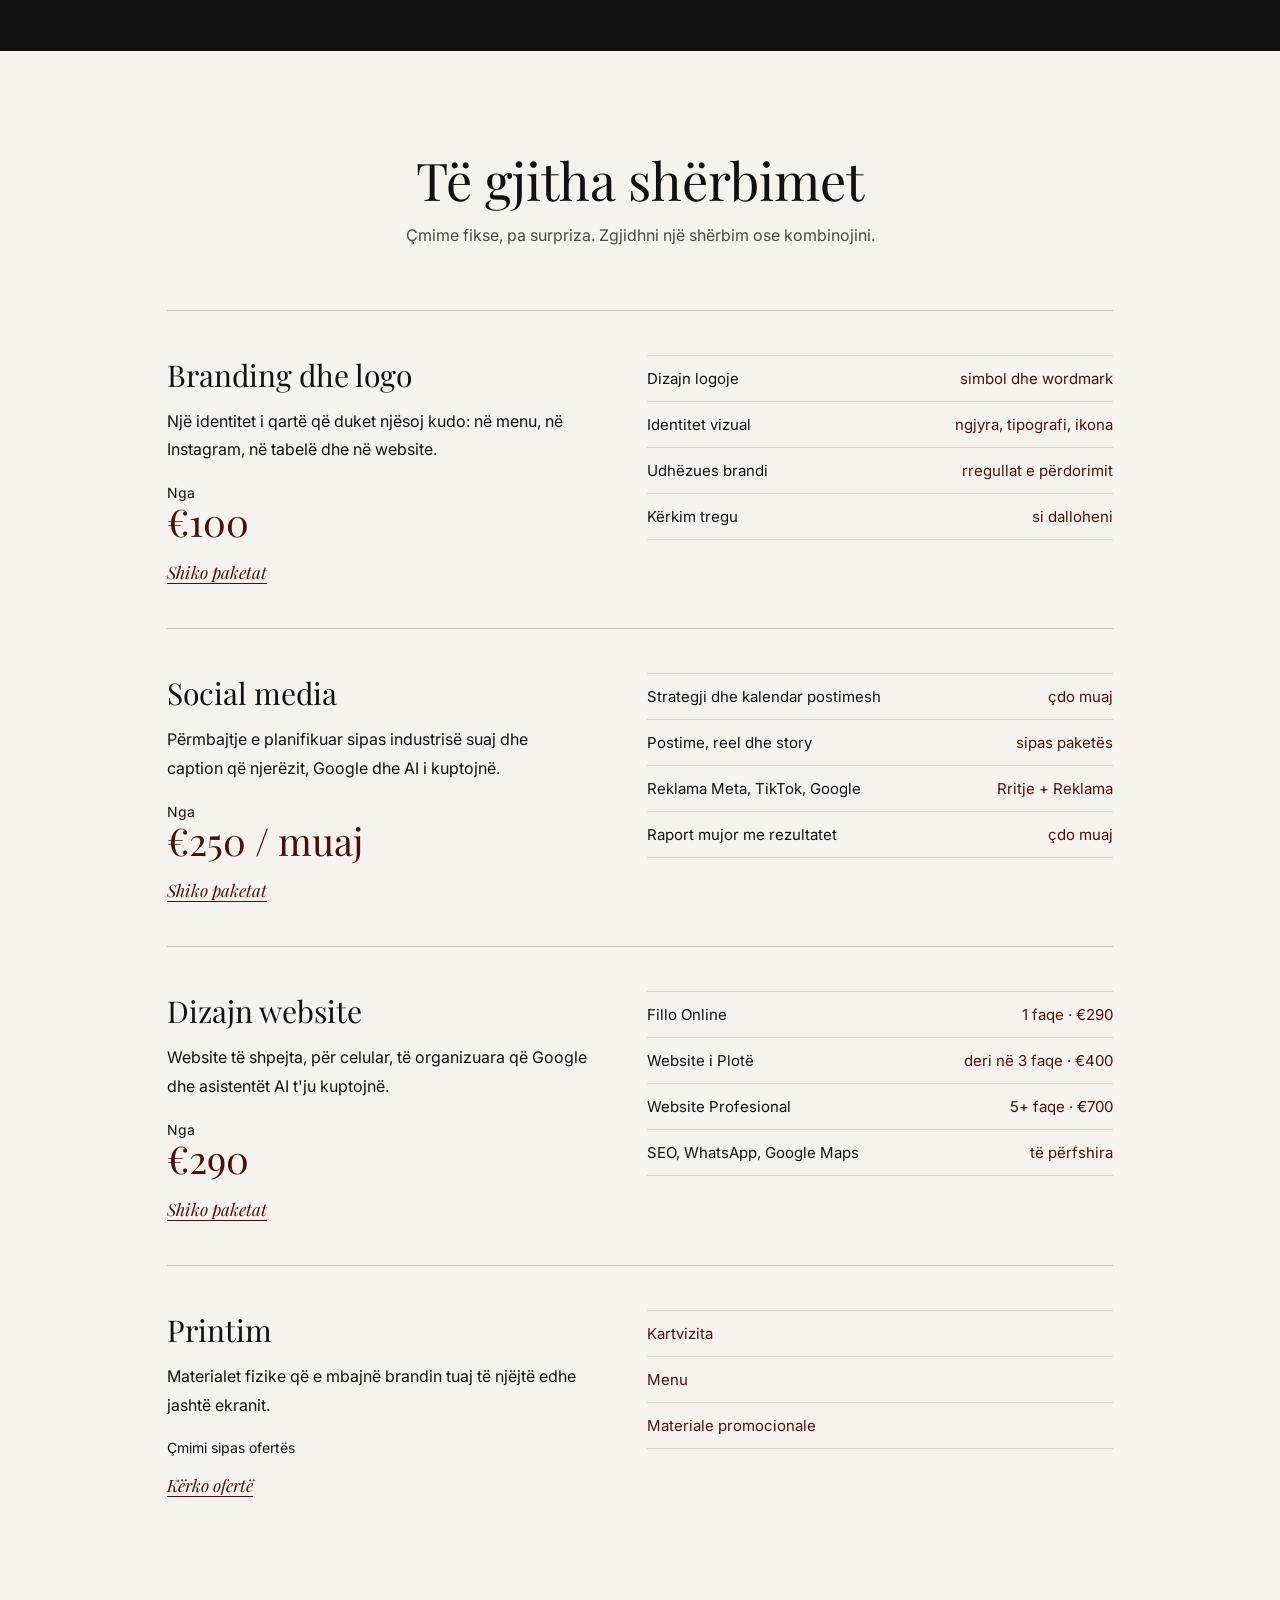
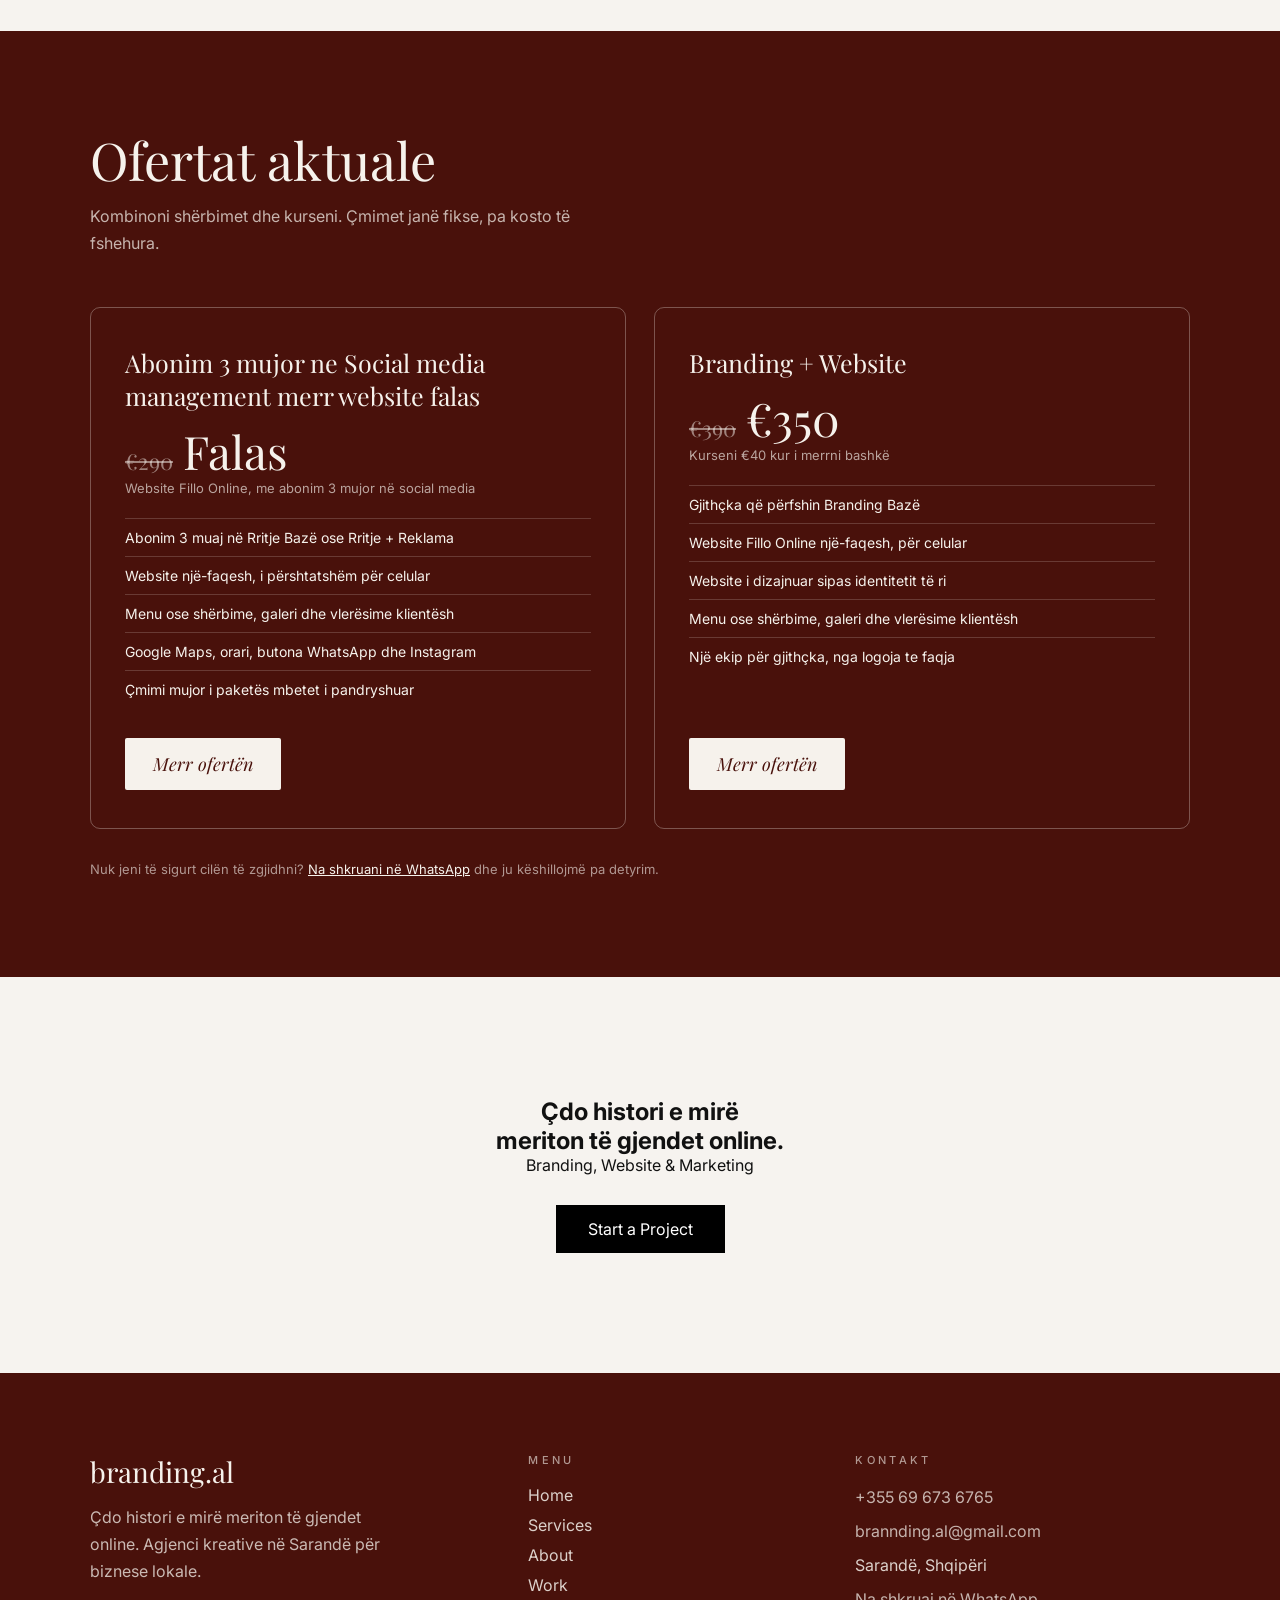
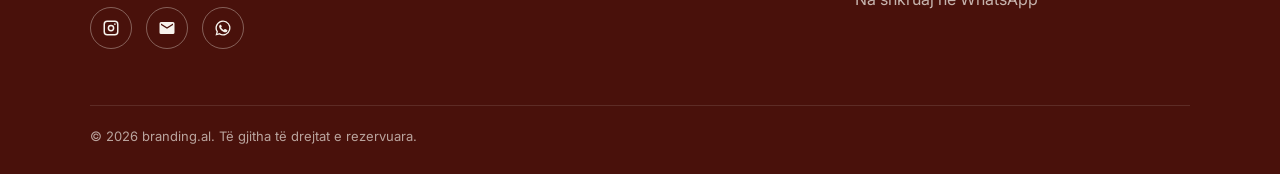
==== commit 7e75f682: "fix brende" ====
--- a/index.html
+++ b/index.html
@@ -635,7 +635,7 @@
 <figure class="project">
 <a class="project-link" href="https://4rpx2hx65q-cloud.github.io/Junik_distribution/" target="_blank" rel="noopener">
 <div class="project-img">
-<img src="../brende/2.png" alt="Junik Distribution logo">
+<img src="../brende/2.webp" alt="Junik Distribution logo">
 </div>
 <figcaption>
 <span class="name">Junik Distribution</span>
@@ -649,7 +649,7 @@
 <figure class="project">
 <a class="project-link" href="https://4rpx2hx65q-cloud.github.io/Enea_Rental/" target="_blank" rel="noopener">
 <div class="project-img">
-<img src="../brende/logo1.png" alt="Enea Rental logo">
+<img src="../brende/logo1.webp" alt="Enea Rental logo">
 </div>
 <figcaption>
 <span class="name">Enea Rental</span>
@@ -663,7 +663,7 @@
 <figure class="project">
 <a class="project-link" href="https://4rpx2hx65q-cloud.github.io/bar_enea_sarande/" target="_blank" rel="noopener">
 <div class="project-img">
-<img src="../brende/eneabar.png" alt="Bar Enea logo">
+<img src="../brende/eneabar.webp" alt="Bar Enea logo">
 </div>
 <figcaption>
 <span class="name">Bar Enea</span>
@@ -677,7 +677,7 @@
 <figure class="project">
 <a class="project-link" href="https://skinform.al" target="_blank" rel="noopener">
 <div class="project-img">
-<img src="../brende/skinformlogo.png" alt="Skinform logo">
+<img src="../brende/skinformlogo.webp" alt="Skinform logo">
 </div>
 <figcaption>
 <span class="name">Skinform</span>
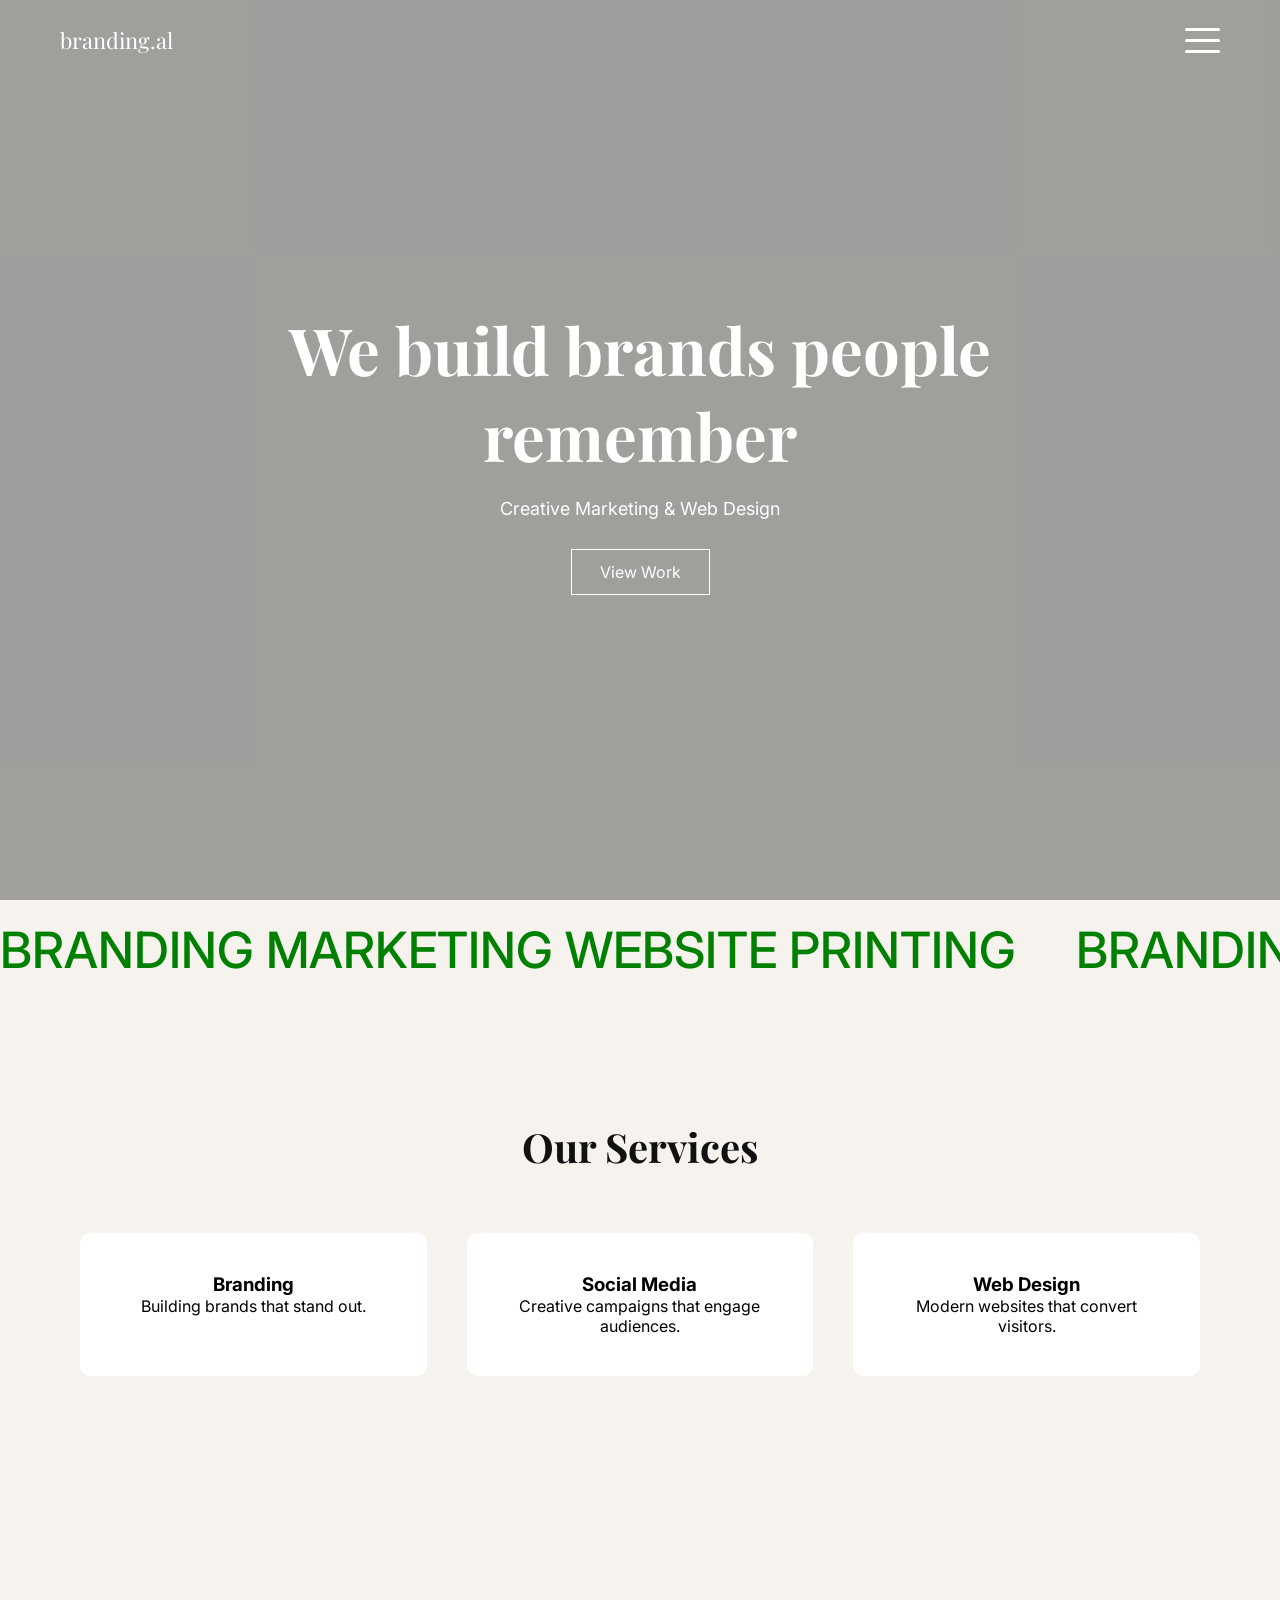
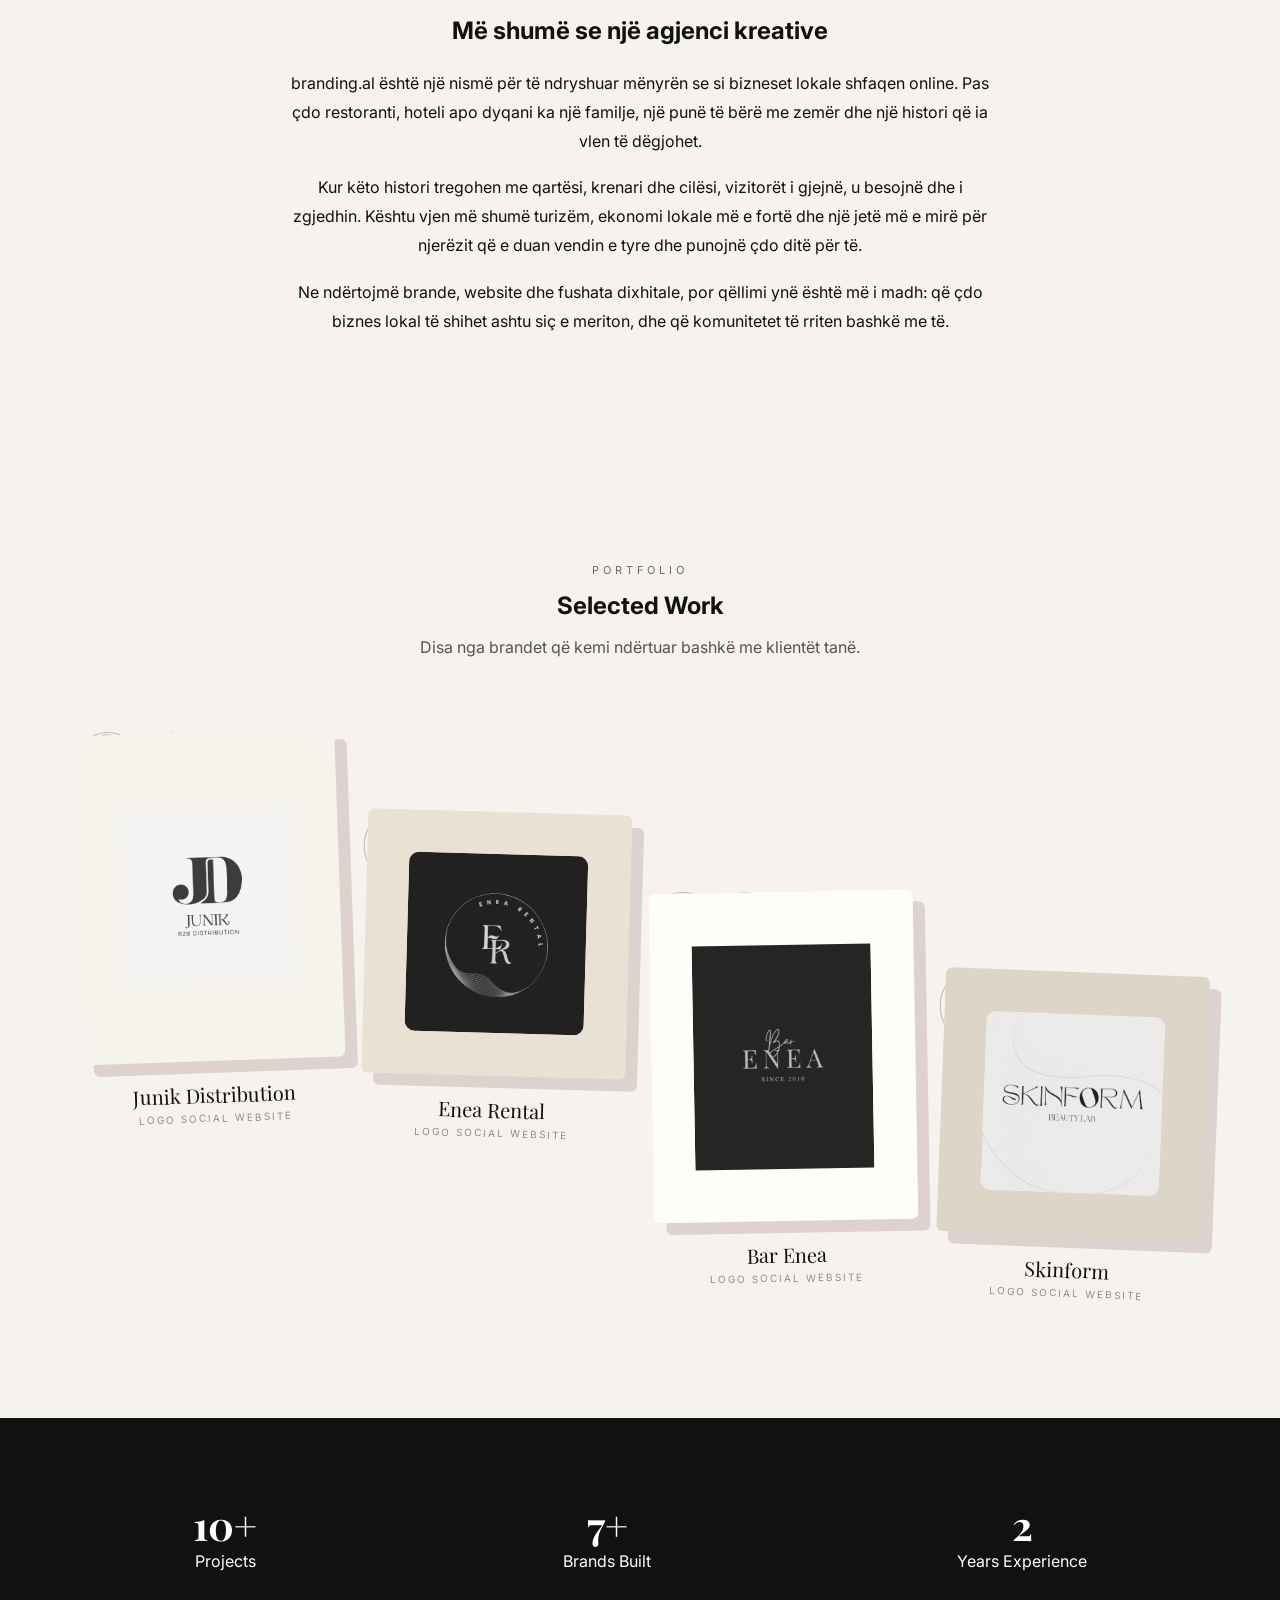
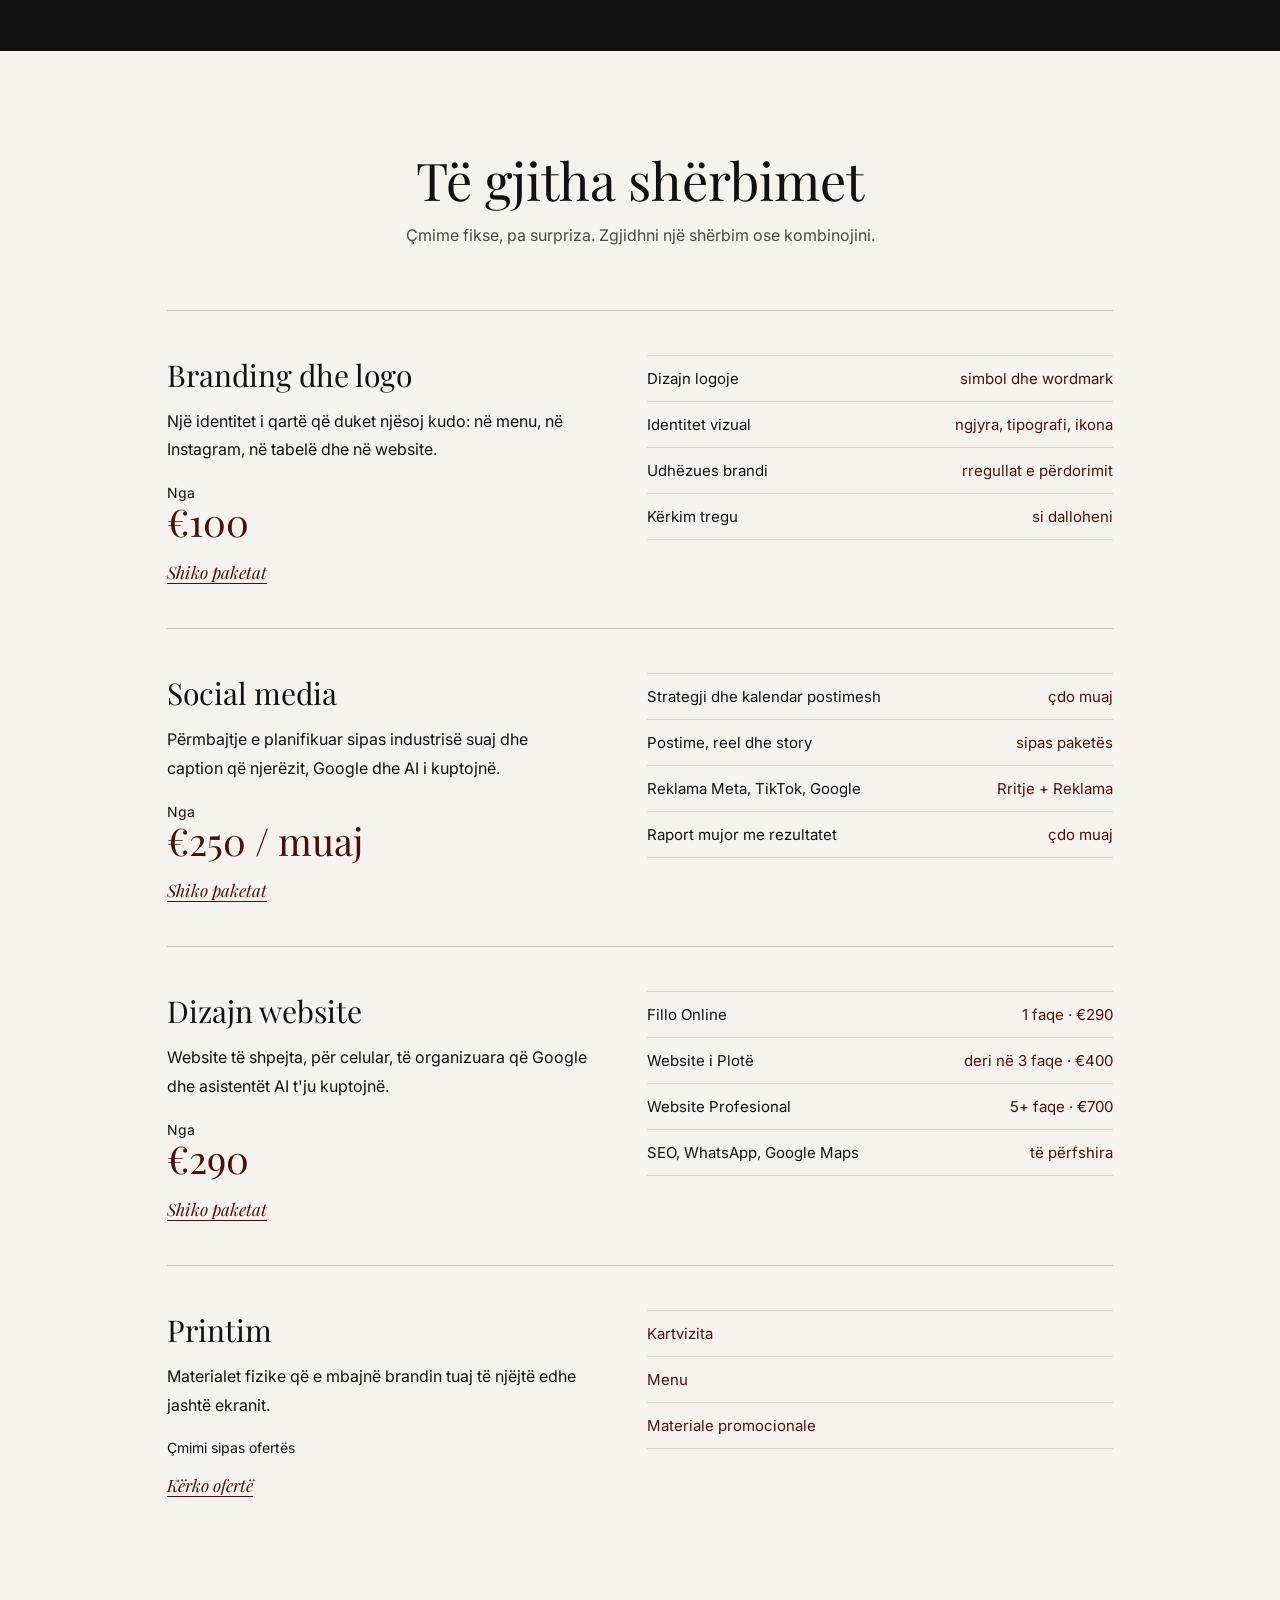
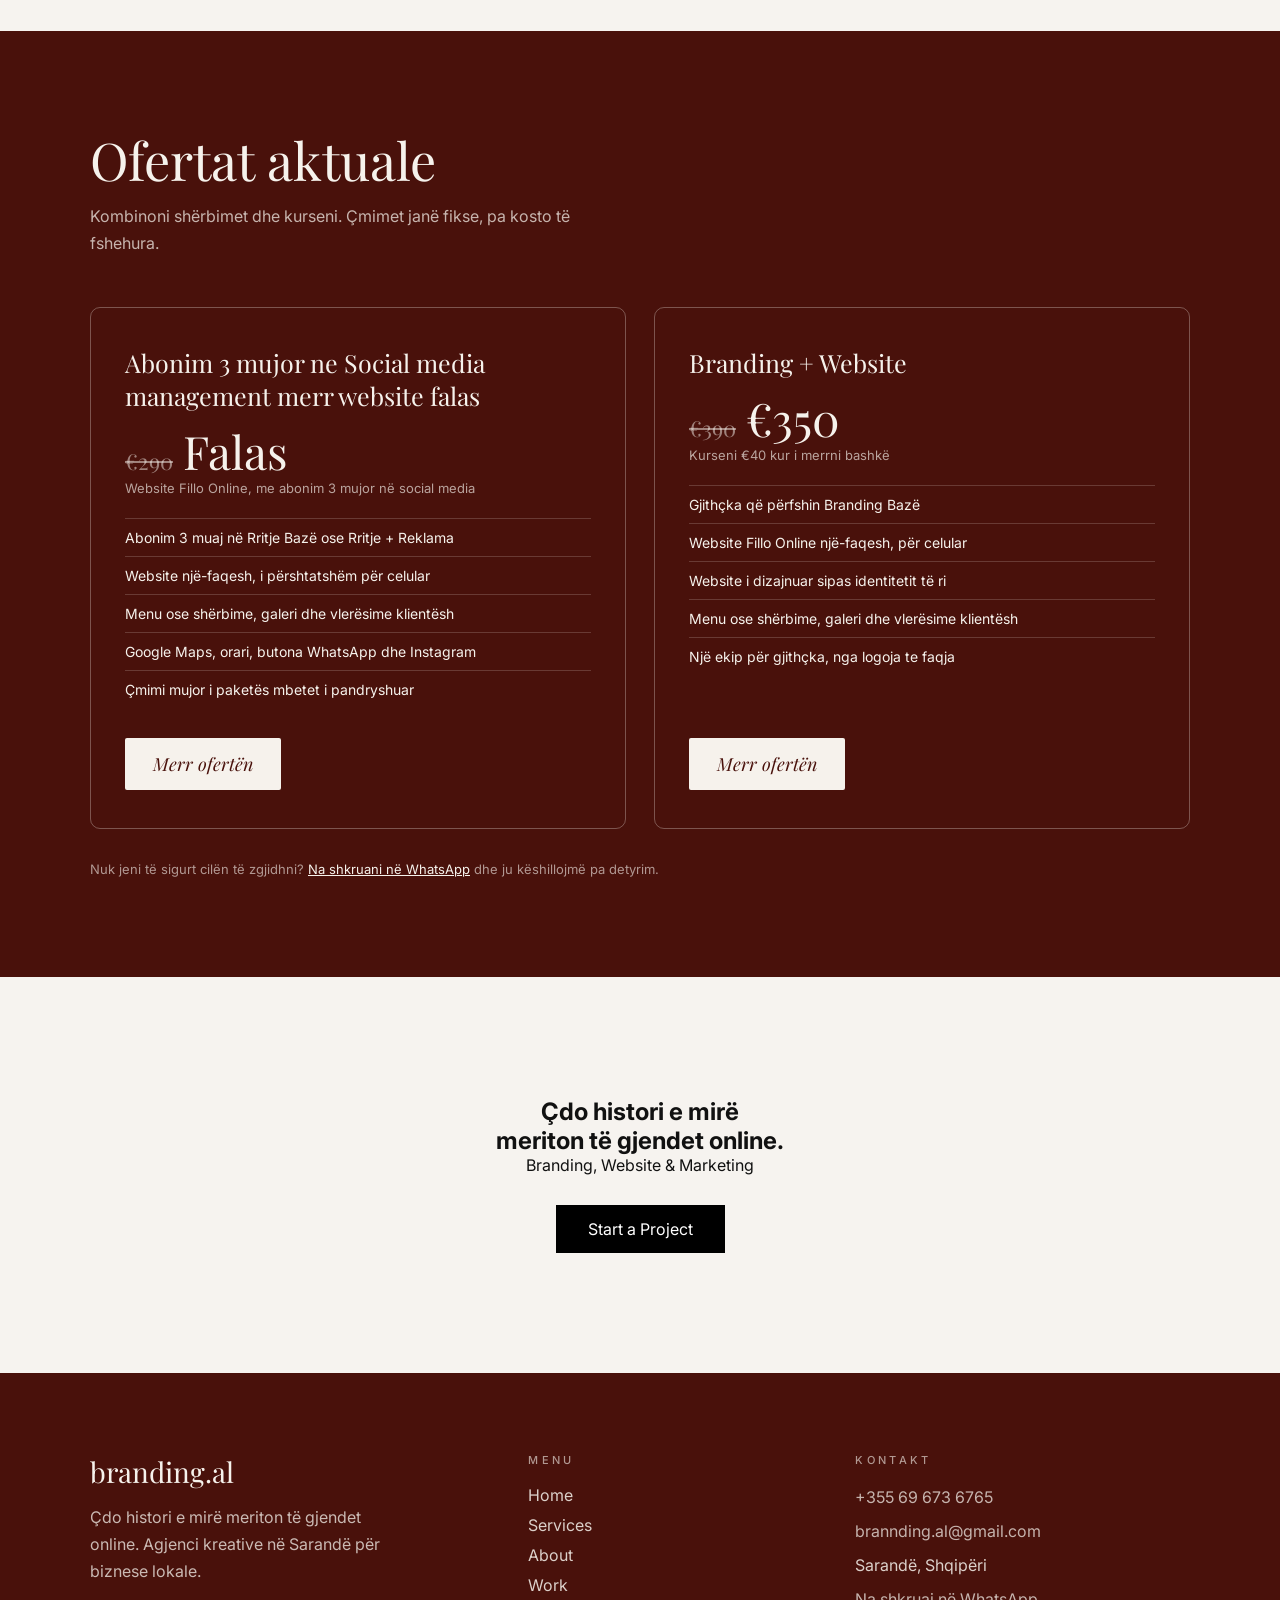
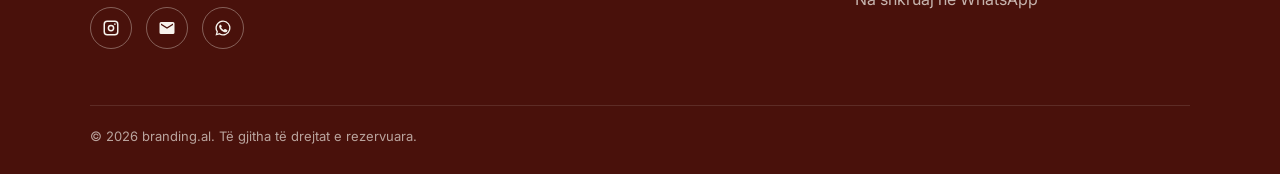
==== commit a5308039: "fix brende" ====
--- a/index.html
+++ b/index.html
@@ -649,7 +649,7 @@
 <figure class="project">
 <a class="project-link" href="https://4rpx2hx65q-cloud.github.io/Enea_Rental/" target="_blank" rel="noopener">
 <div class="project-img">
-<img src="../brende/logo1.webp" alt="Enea Rental logo">
+<img src="brende/logo1.webp" alt="Enea Rental logo">
 </div>
 <figcaption>
 <span class="name">Enea Rental</span>
@@ -663,7 +663,7 @@
 <figure class="project">
 <a class="project-link" href="https://4rpx2hx65q-cloud.github.io/bar_enea_sarande/" target="_blank" rel="noopener">
 <div class="project-img">
-<img src="../brende/eneabar.webp" alt="Bar Enea logo">
+<img src="brende/eneabar.webp" alt="Bar Enea logo">
 </div>
 <figcaption>
 <span class="name">Bar Enea</span>
@@ -677,7 +677,7 @@
 <figure class="project">
 <a class="project-link" href="https://skinform.al" target="_blank" rel="noopener">
 <div class="project-img">
-<img src="../brende/skinformlogo.webp" alt="Skinform logo">
+<img src="brende/skinformlogo.webp" alt="Skinform logo">
 </div>
 <figcaption>
 <span class="name">Skinform</span>
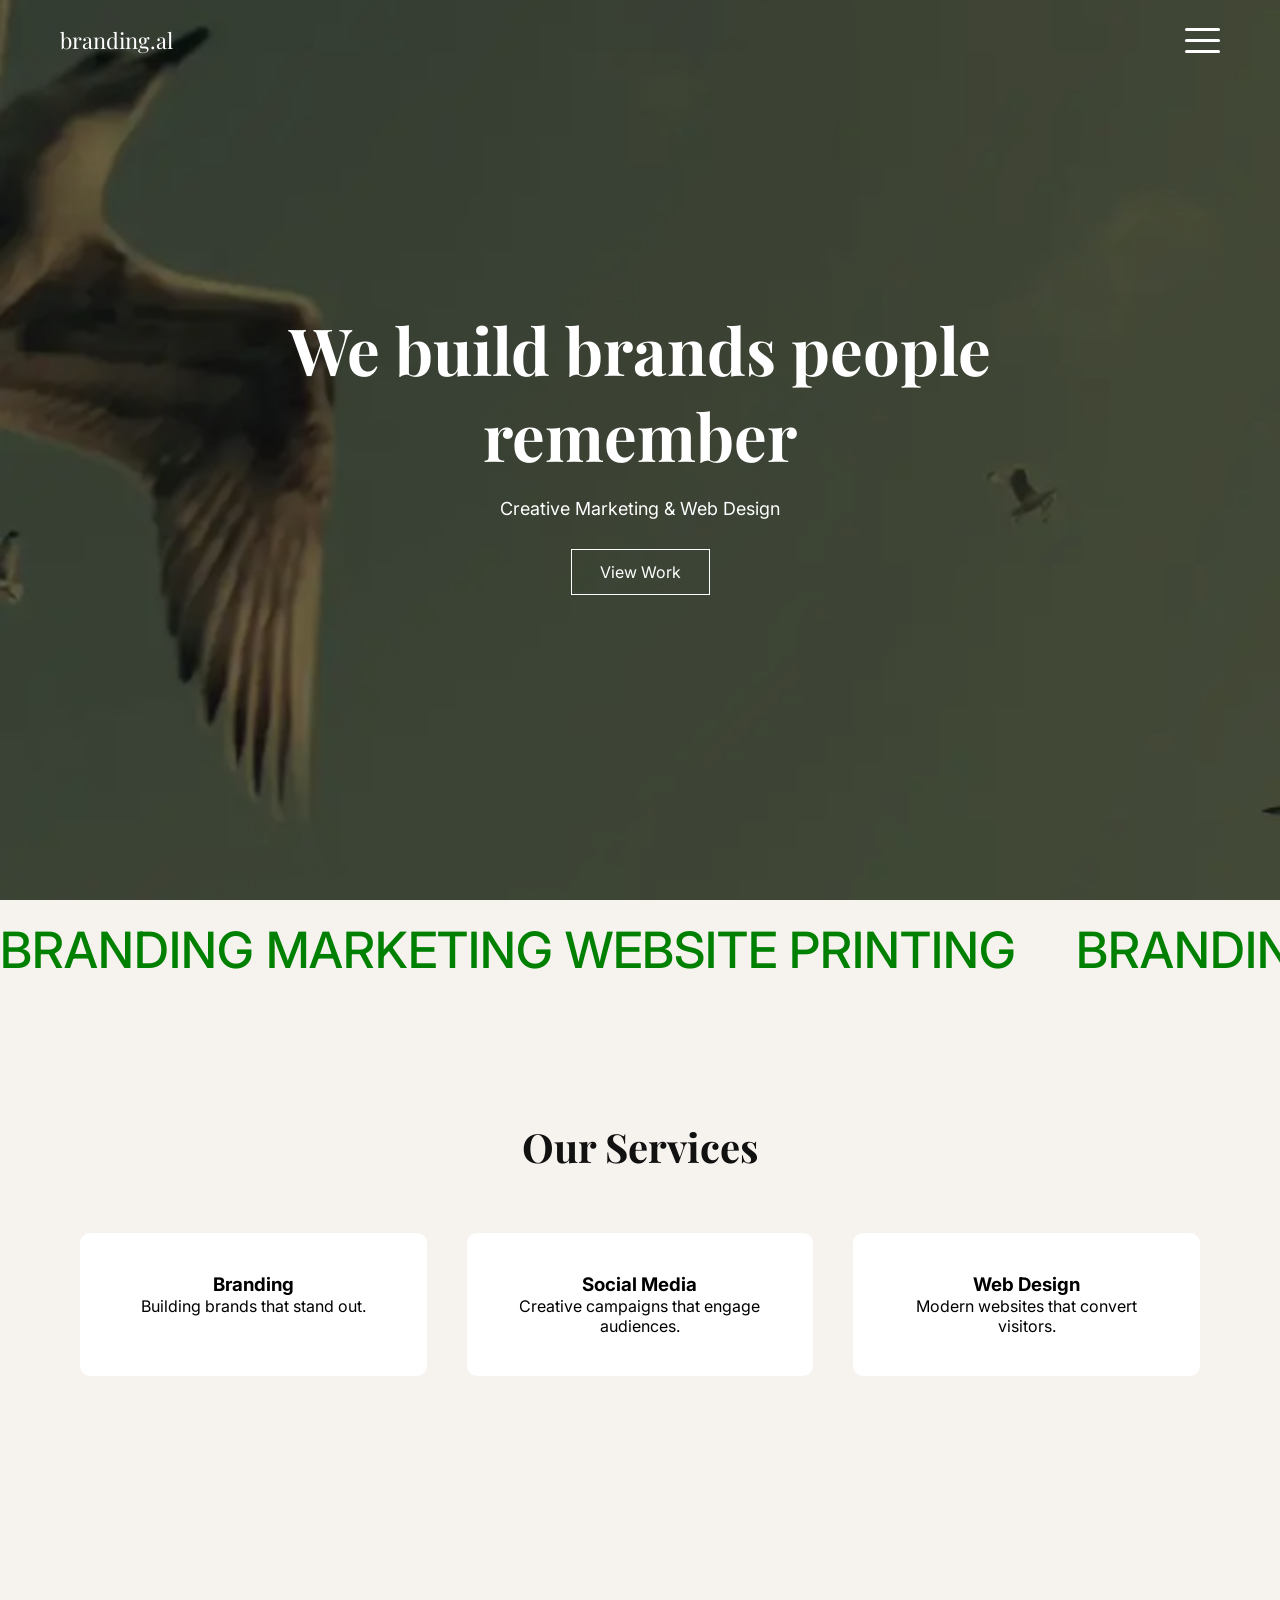
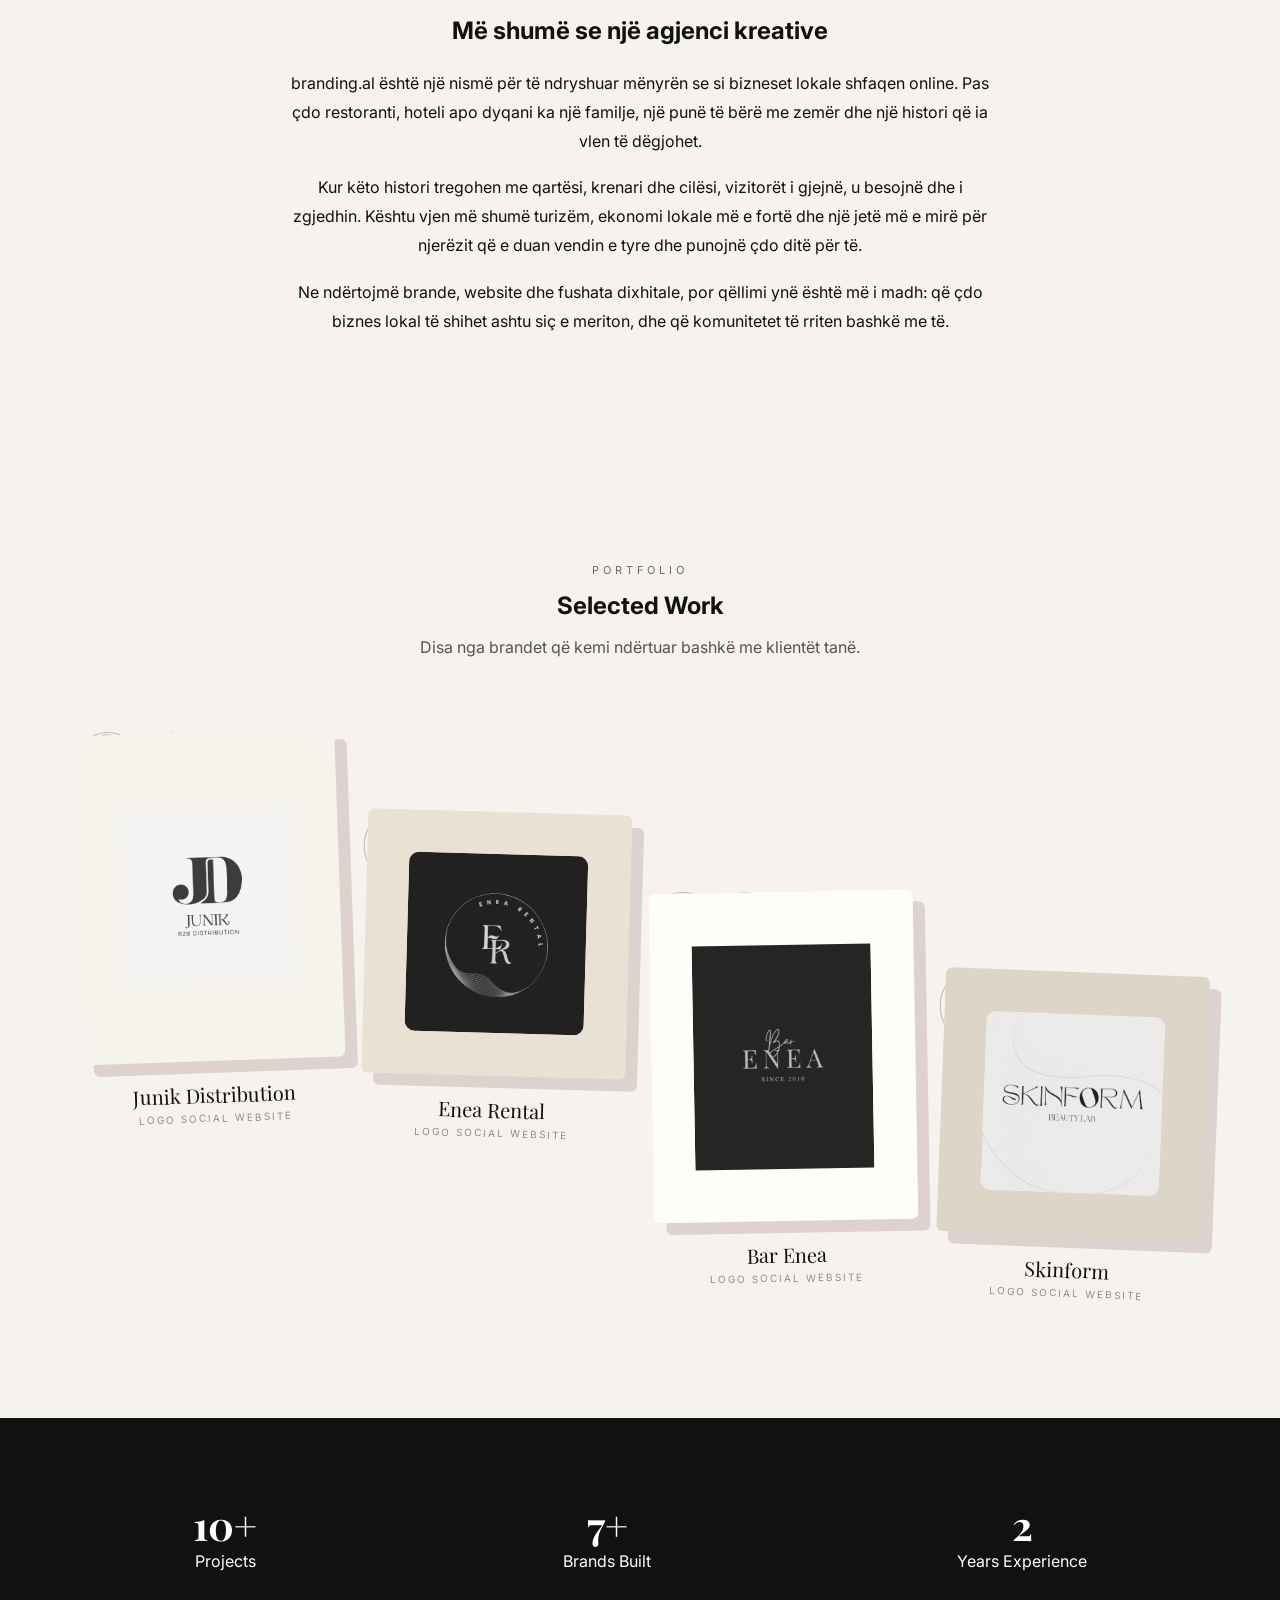
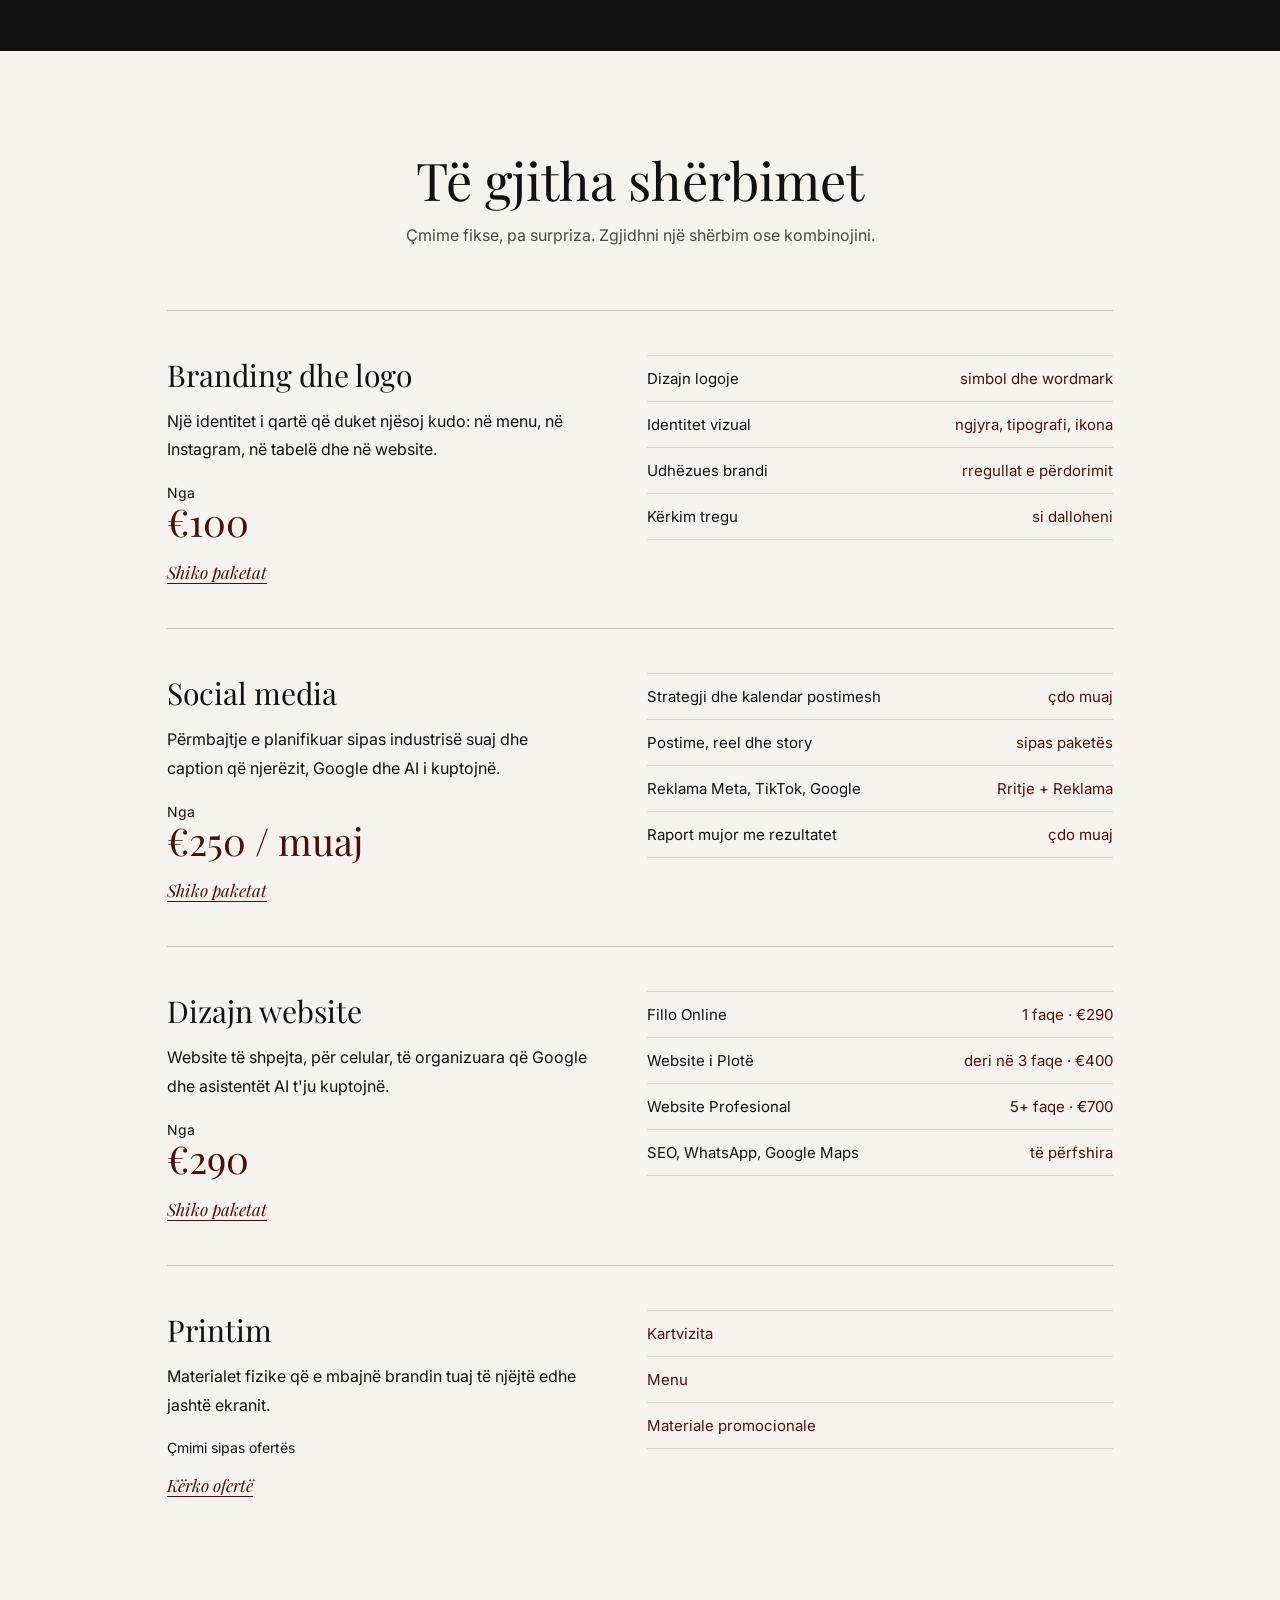
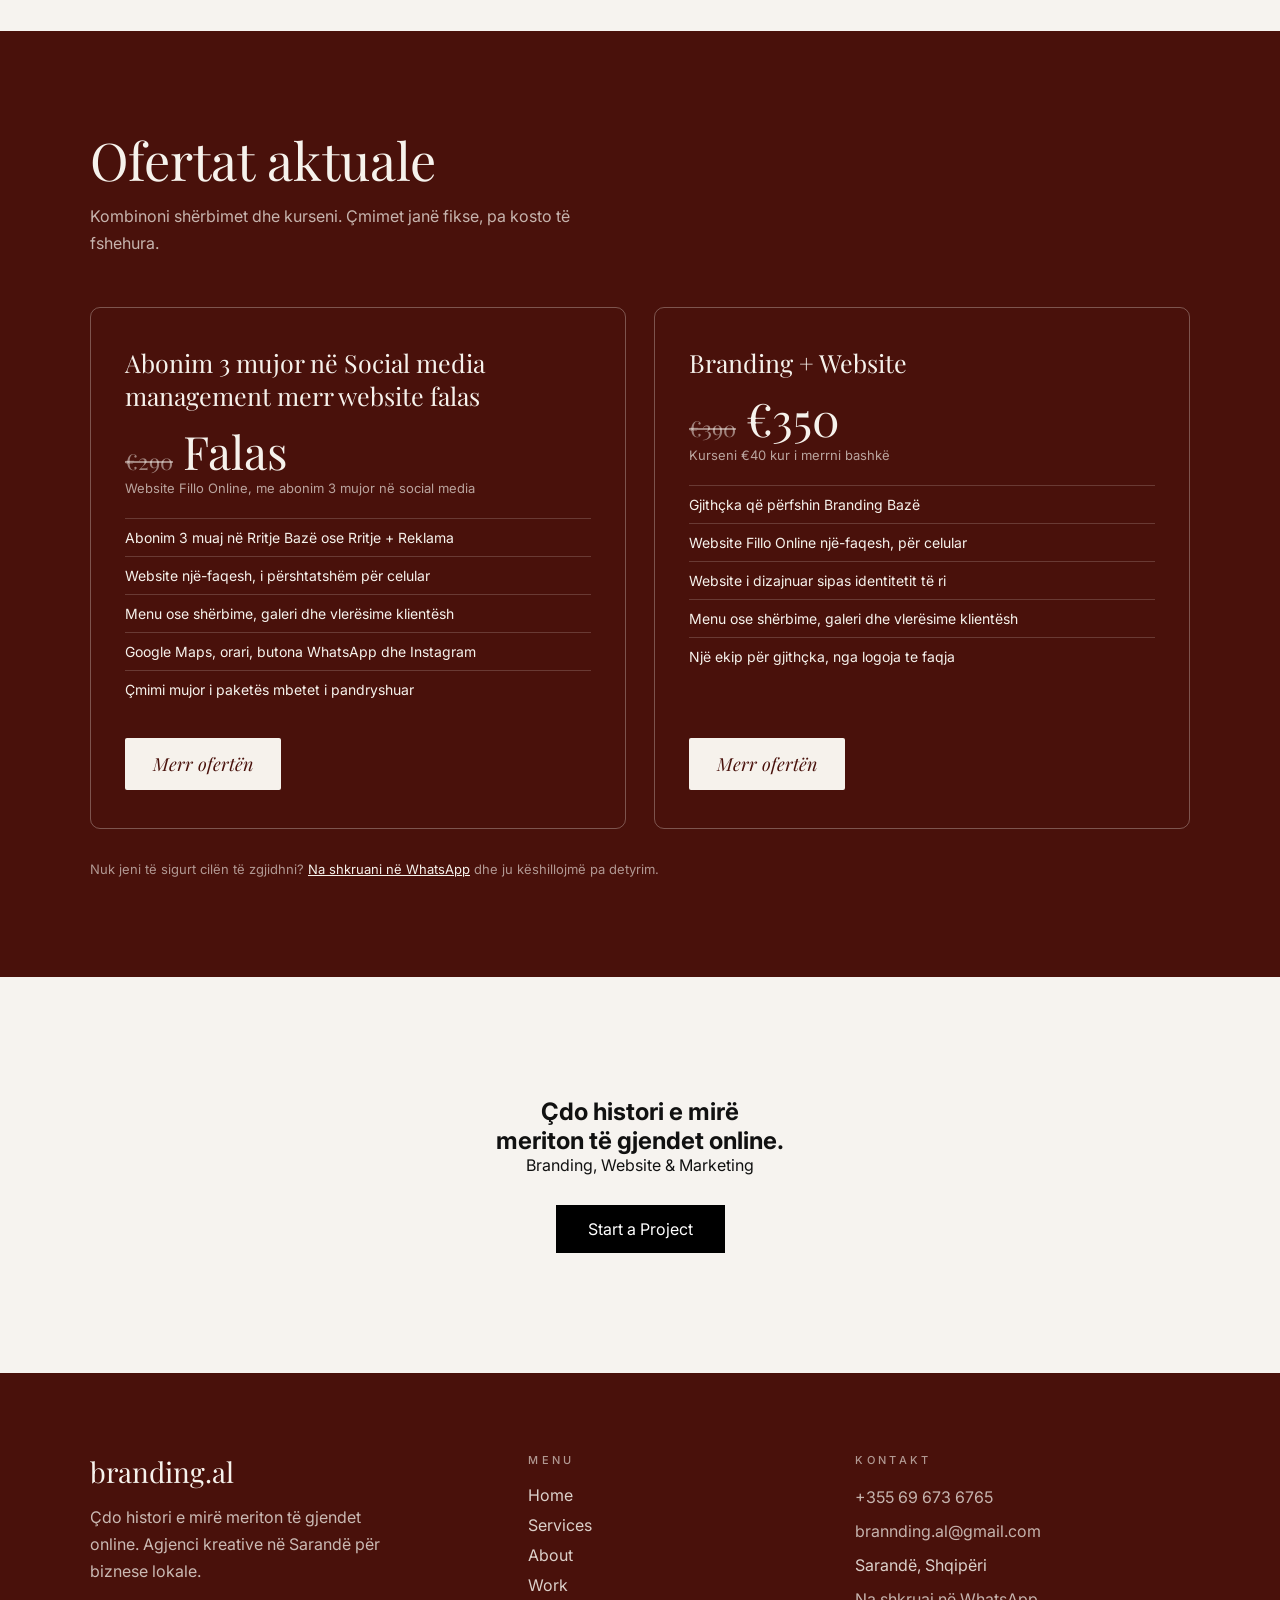
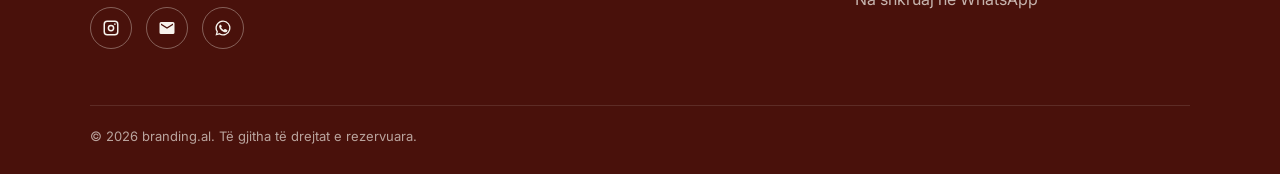
==== commit 8aaa3e75: "video" ====
--- a/index.html
+++ b/index.html
@@ -7,11 +7,13 @@
 <meta name="viewport" content="width=device-width, initial-scale=1.0">
 
 <title>branding.al</title>
-<link rel="icon" type="image/png" href="../logo/favicon.png">
-<link rel="apple-touch-icon" href="../logo/favicon.png">
+<link rel="icon" type="image/png" href="logo/favicon.png">
+<link rel="apple-touch-icon" href="logo/favicon.png">
 
 <link rel="stylesheet" href="style.css">
 
+<link rel="preconnect" href="https://fonts.googleapis.com">
+<link rel="preconnect" href="https://fonts.gstatic.com" crossorigin>
 <link href="https://fonts.googleapis.com/css2?family=Playfair+Display:wght@400;600&family=Inter:wght@300;400;500&display=swap" rel="stylesheet">
 
 <style>
@@ -140,7 +142,7 @@
 .project img{
   width:100%;
   height:100%;
-  object-fit:contain;   /* nëse do foto të plota pa hapësira, ndërroje në cover */
+  object-fit:contain;
   display:block;
   filter:grayscale(1);
   opacity:.85;
@@ -258,6 +260,7 @@
 .menu-overlay.open nav a:nth-child(3){transition-delay:.24s;}
 .menu-overlay.open nav a:nth-child(4){transition-delay:.31s;}
 .menu-overlay.open nav a:nth-child(5){transition-delay:.38s;}
+.menu-overlay.open nav a:nth-child(6){transition-delay:.45s;}
 .menu-overlay nav a:hover{letter-spacing:.04em;}
 .menu-social{
   display:flex;
@@ -522,15 +525,15 @@
 
 <section class="hero" id="top">
 
-<video autoplay muted loop playsinline class="hero-video">
-<source src="herovideo.mov" type="video/mp4">
+<video id="heroVideo" class="hero-video" autoplay muted loop playsinline preload="metadata" poster="logo/herovideo-poster.webp">
+  <source src="logo/herovideo-mobile.mp4" type="video/mp4">
 </video>
 
 <div class="hero-overlay">
 
 <h1>We build brands people remember</h1>
 
-<p>Creative Marketing & Web Design</p>
+<p>Creative Marketing &amp; Web Design</p>
 
 <a href="#work" class="btn">View Work</a>
 
@@ -635,7 +638,7 @@
 <figure class="project">
 <a class="project-link" href="https://4rpx2hx65q-cloud.github.io/Junik_distribution/" target="_blank" rel="noopener">
 <div class="project-img">
-<img src="../brende/2.webp" alt="Junik Distribution logo">
+<img src="brende/2.webp" alt="Junik Distribution logo" loading="lazy">
 </div>
 <figcaption>
 <span class="name">Junik Distribution</span>
@@ -649,7 +652,7 @@
 <figure class="project">
 <a class="project-link" href="https://4rpx2hx65q-cloud.github.io/Enea_Rental/" target="_blank" rel="noopener">
 <div class="project-img">
-<img src="brende/logo1.webp" alt="Enea Rental logo">
+<img src="brende/logo1.webp" alt="Enea Rental logo" loading="lazy">
 </div>
 <figcaption>
 <span class="name">Enea Rental</span>
@@ -663,7 +666,7 @@
 <figure class="project">
 <a class="project-link" href="https://4rpx2hx65q-cloud.github.io/bar_enea_sarande/" target="_blank" rel="noopener">
 <div class="project-img">
-<img src="brende/eneabar.webp" alt="Bar Enea logo">
+<img src="brende/eneabar.webp" alt="Bar Enea logo" loading="lazy">
 </div>
 <figcaption>
 <span class="name">Bar Enea</span>
@@ -677,7 +680,7 @@
 <figure class="project">
 <a class="project-link" href="https://skinform.al" target="_blank" rel="noopener">
 <div class="project-img">
-<img src="brende/skinformlogo.webp" alt="Skinform logo">
+<img src="brende/skinformlogo.webp" alt="Skinform logo" loading="lazy">
 </div>
 <figcaption>
 <span class="name">Skinform</span>
@@ -712,6 +715,8 @@
 </div>
 
 </section>
+
+
 <!-- ALL SERVICES -->
 
 <section class="all-svc" id="sherbimet">
@@ -769,7 +774,7 @@
 <h3>Printim</h3>
 <p>Materialet fizike që e mbajnë brandin tuaj të njëjtë edhe jashtë ekranit.</p>
 <div class="from">Çmimi sipas ofertës</div>
-<a class="more" href="https://wa.me/355696736765?text=Përshëndetje!%20Dua%20një%20ofertë%20për%20printim." target="_blank" rel="noopener">Kërko ofertë</a>
+<a class="more" href="https://wa.me/355696736765?text=P%C3%ABrsh%C3%ABndetje!%20Dua%20nj%C3%AB%20ofert%C3%AB%20p%C3%ABr%20printim." target="_blank" rel="noopener">Kërko ofertë</a>
 </div>
 <ul>
 <li><span>Kartvizita</span></li>
@@ -792,7 +797,7 @@
 <div class="offer-grid">
 
 <article class="offer">
-<h3>Abonim 3 mujor ne Social media management merr website falas</h3>
+<h3>Abonim 3 mujor në Social media management merr website falas</h3>
 <div class="price"><s>€290</s>Falas</div>
 <p class="note">Website Fillo Online, me abonim 3 mujor në social media</p>
 <ul>
@@ -802,7 +807,7 @@
 <li>Google Maps, orari, butona WhatsApp dhe Instagram</li>
 <li>Çmimi mujor i paketës mbetet i pandryshuar</li>
 </ul>
-<a class="o-cta" href="https://wa.me/355696736765?text=Përshëndetje!%20Dua%20ofertën%20Abonim%203%20mujor%20me%20website%20falas." target="_blank" rel="noopener">Merr ofertën</a>
+<a class="o-cta" href="https://wa.me/355696736765?text=P%C3%ABrsh%C3%ABndetje!%20Dua%20ofert%C3%ABn%20Abonim%203%20mujor%20me%20website%20falas." target="_blank" rel="noopener">Merr ofertën</a>
 </article>
 
 <article class="offer">
@@ -816,7 +821,7 @@
 <li>Menu ose shërbime, galeri dhe vlerësime klientësh</li>
 <li>Një ekip për gjithçka, nga logoja te faqja</li>
 </ul>
-<a class="o-cta" href="https://wa.me/355696736765?text=Përshëndetje!%20Dua%20ofertën%20Branding%20%2B%20Website." target="_blank" rel="noopener">Merr ofertën</a>
+<a class="o-cta" href="https://wa.me/355696736765?text=P%C3%ABrsh%C3%ABndetje!%20Dua%20ofert%C3%ABn%20Branding%20%2B%20Website." target="_blank" rel="noopener">Merr ofertën</a>
 </article>
 
 </div>
@@ -832,7 +837,7 @@
 <section class="cta">
 
 <h2>Çdo histori e mirë<br>meriton të gjendet online.</h2>
-<p>Branding, Website & Marketing</p>
+<p>Branding, Website &amp; Marketing</p>
 
 <a href="https://wa.me/355696736765" class="btn-dark" target="_blank" rel="noopener">Start a Project</a>
 
@@ -857,7 +862,7 @@
 <svg viewBox="0 0 24 24"><path d="M20 4H4a2 2 0 0 0-2 2v12a2 2 0 0 0 2 2h16a2 2 0 0 0 2-2V6a2 2 0 0 0-2-2zm0 4-8 5-8-5V6l8 5 8-5v2z"/></svg>
 </a>
 <a href="https://wa.me/355696736765" target="_blank" rel="noopener" aria-label="WhatsApp">
-<svg viewBox="0 0 24 24"><path d="M12 2a10 10 0 0 0-8.6 15.1L2 22l5-1.3A10 10 0 1 0 12 2zm0 18.2a8.2 8.2 0 0 1-4.2-1.2l-.3-.2-3 .8.8-2.9-.2-.3A8.2 8.2 0 1 1 12 20.200zm4.500-6.100c-.2-.1-1.500-.7-1.700-.8-.2-.1-.4-.1-.6.100l-.8 1c-.1.200-.3.200-.5.100a6.700 6.700 0 0 1-3.300-2.900c-.2-.4.200-.4.700-1.300.1-.2 0-.3 0-.5l-.8-1.800c-.2-.5-.4-.4-.6-.4h-.5a1 1 0 0 0-.7.300 3 3 0 0 0-.9 2.200 5.300 5.300 0 0 0 1.100 2.800 12 12 0 0 0 4.600 4c1.700.7 2.400.8 3.300.6a2.800 2.800 0 0 0 1.800-1.300 2.200 2.200 0 0 0 .2-1.300c-.1-.1-.3-.2-.5-.3z"/></svg>
+<svg viewBox="0 0 24 24"><path d="M12 2a10 10 0 0 0-8.6 15.1L2 22l5-1.3A10 10 0 1 0 12 2zm0 18.2a8.2 8.2 0 0 1-4.2-1.2l-.3-.2-3 .8.8-2.9-.2-.3A8.2 8.2 0 1 1 12 20.2zm4.5-6.1c-.2-.1-1.5-.7-1.7-.8-.2-.1-.4-.1-.6.1l-.8 1c-.1.2-.3.2-.5.1a6.7 6.7 0 0 1-3.3-2.9c-.2-.4.2-.4.7-1.3.1-.2 0-.3 0-.5l-.8-1.8c-.2-.5-.4-.4-.6-.4h-.5a1 1 0 0 0-.7.3 3 3 0 0 0-.9 2.2 5.3 5.3 0 0 0 1.1 2.8 12 12 0 0 0 4.6 4c1.7.7 2.4.8 3.3.6a2.8 2.8 0 0 0 1.8-1.3 2.2 2.2 0 0 0 .2-1.3c-.1-.1-.3-.2-.5-.3z"/></svg>
 </a>
 </div>
 </div>
@@ -891,6 +896,20 @@
 </footer>
 
 <script>
+// Hero video: zgjedh versionin e vogël në celular, pastaj e nis
+(function(){
+  const v=document.getElementById('heroVideo');
+  if(!v)return;
+  const src=v.querySelector('source');
+  if(matchMedia('(max-width:480px)').matches){
+    src.src='logo/herovideo-small.mp4';
+  }
+  v.muted=true;
+  v.load();
+  const p=v.play();
+  if(p&&p.catch)p.catch(()=>{});
+})();
+
 // Selected Work: shfaqja një nga një kur bën scroll
 const io=new IntersectionObserver(es=>es.forEach(e=>{
   if(e.isIntersecting){
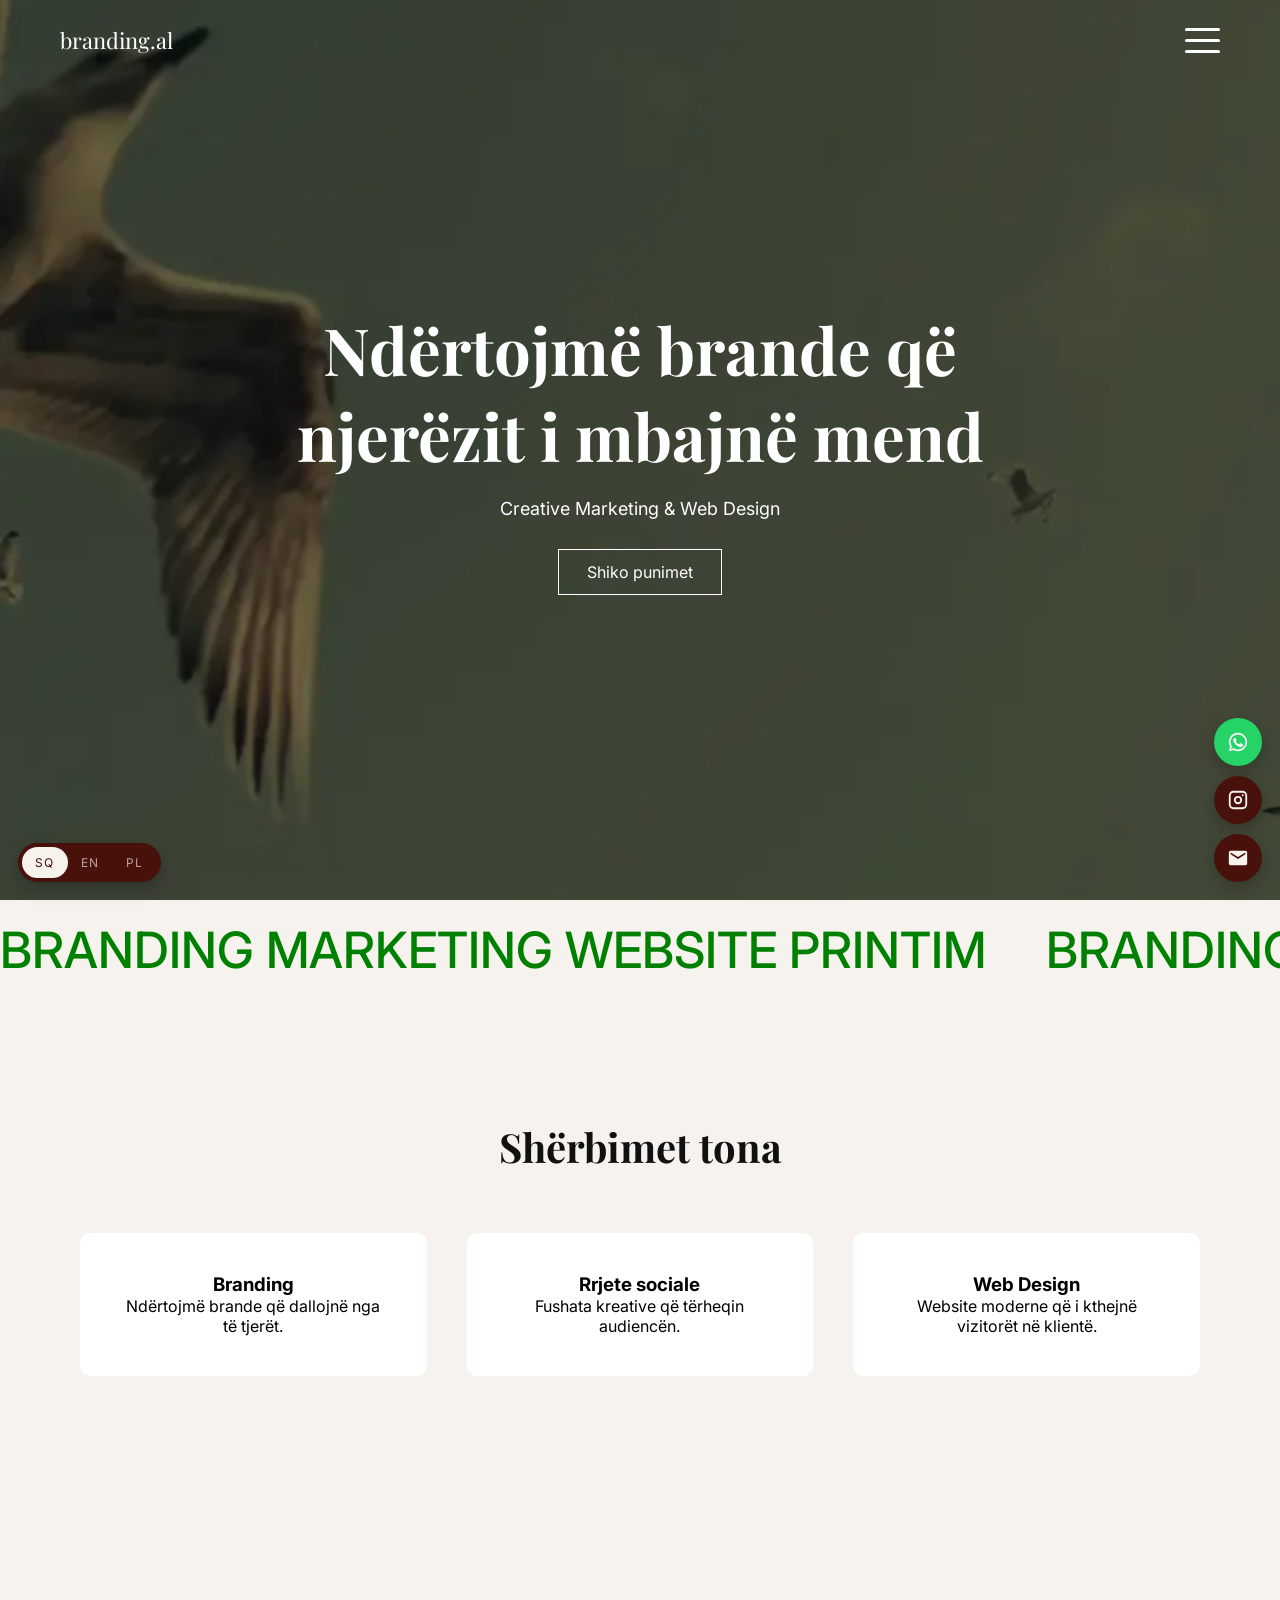
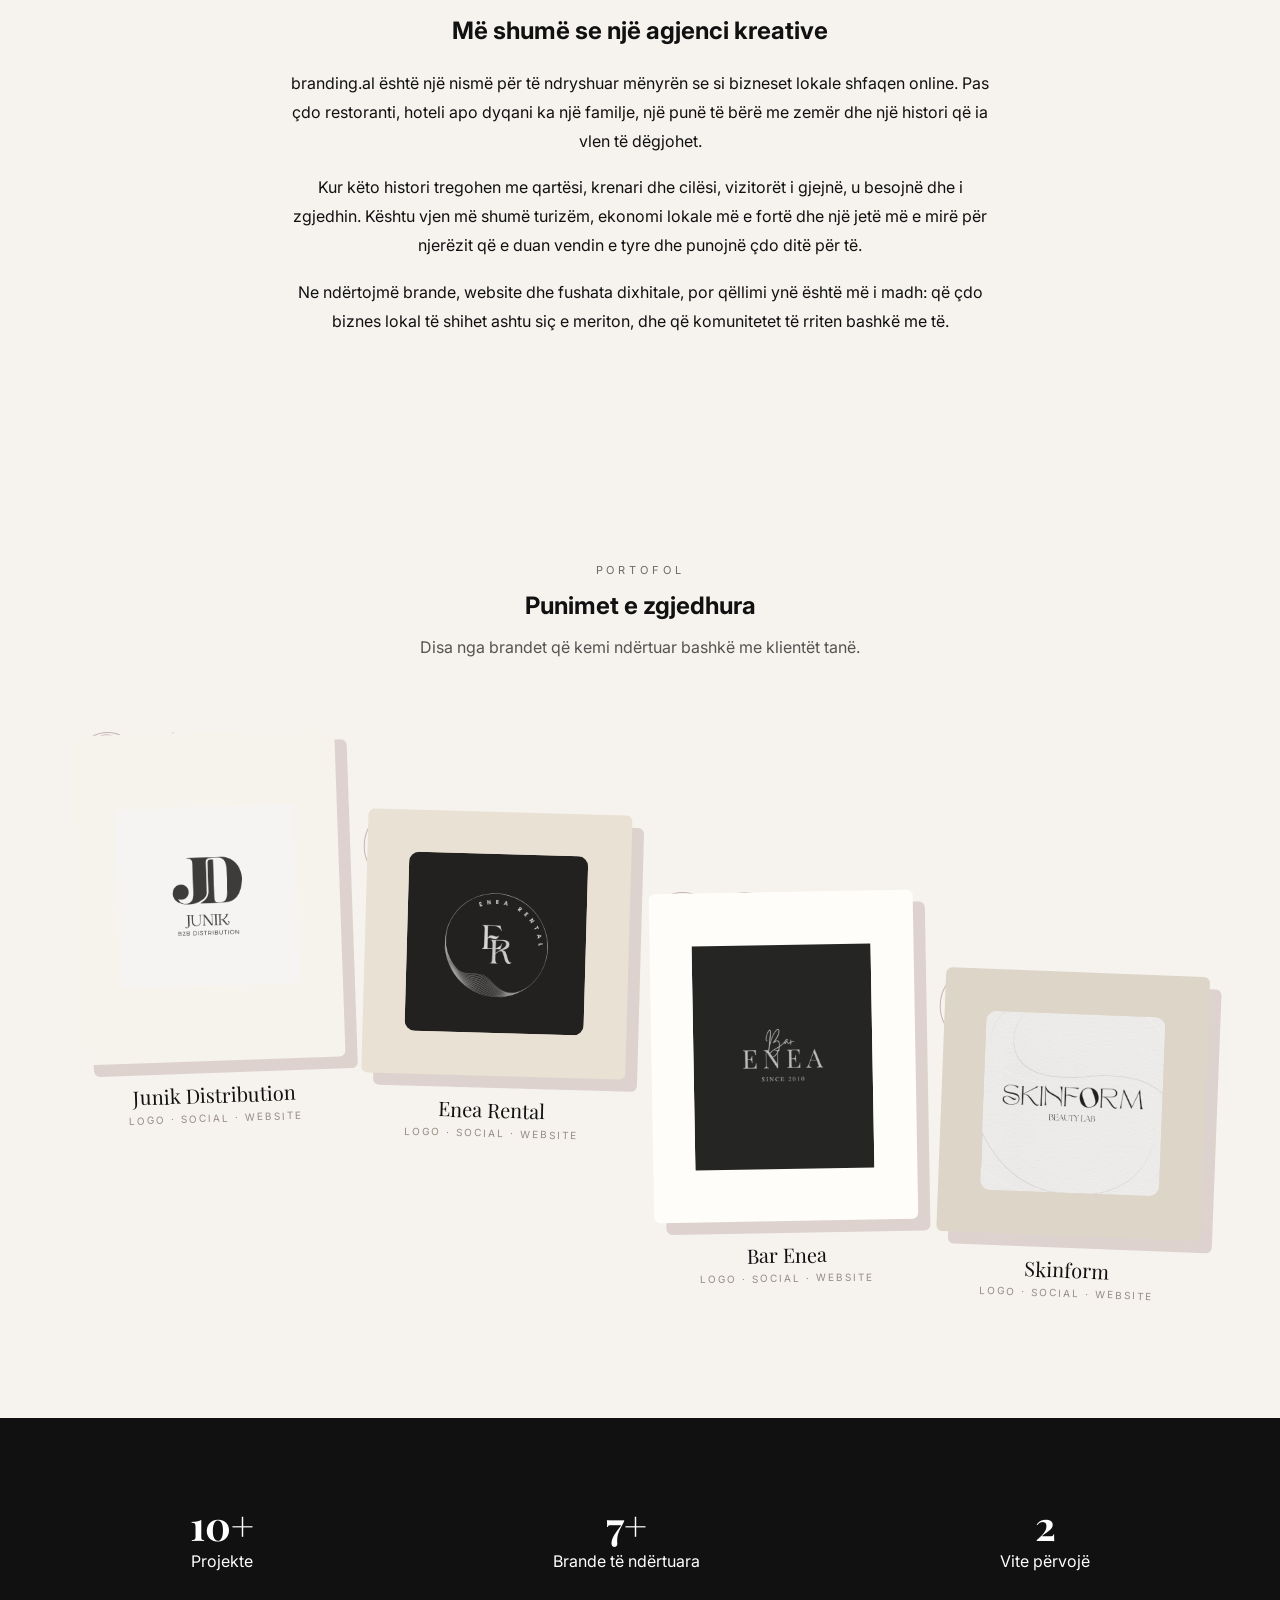
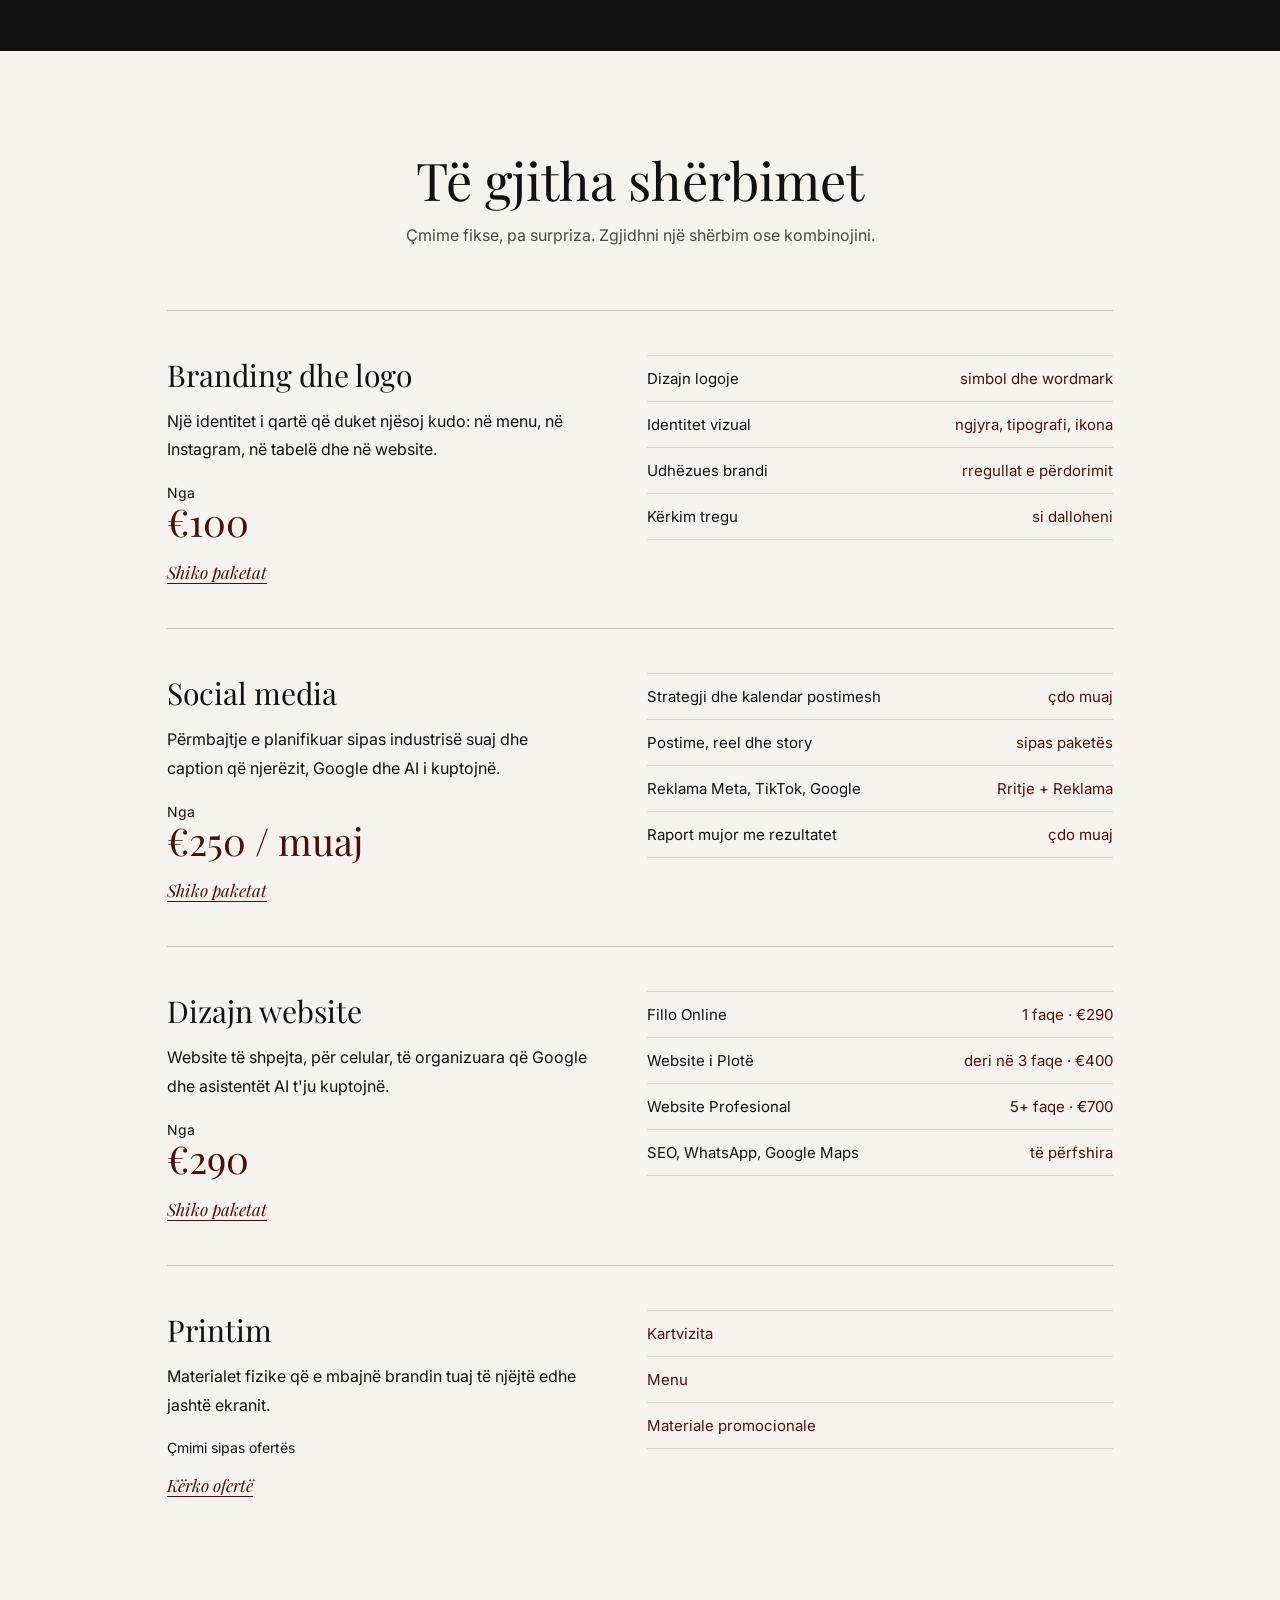
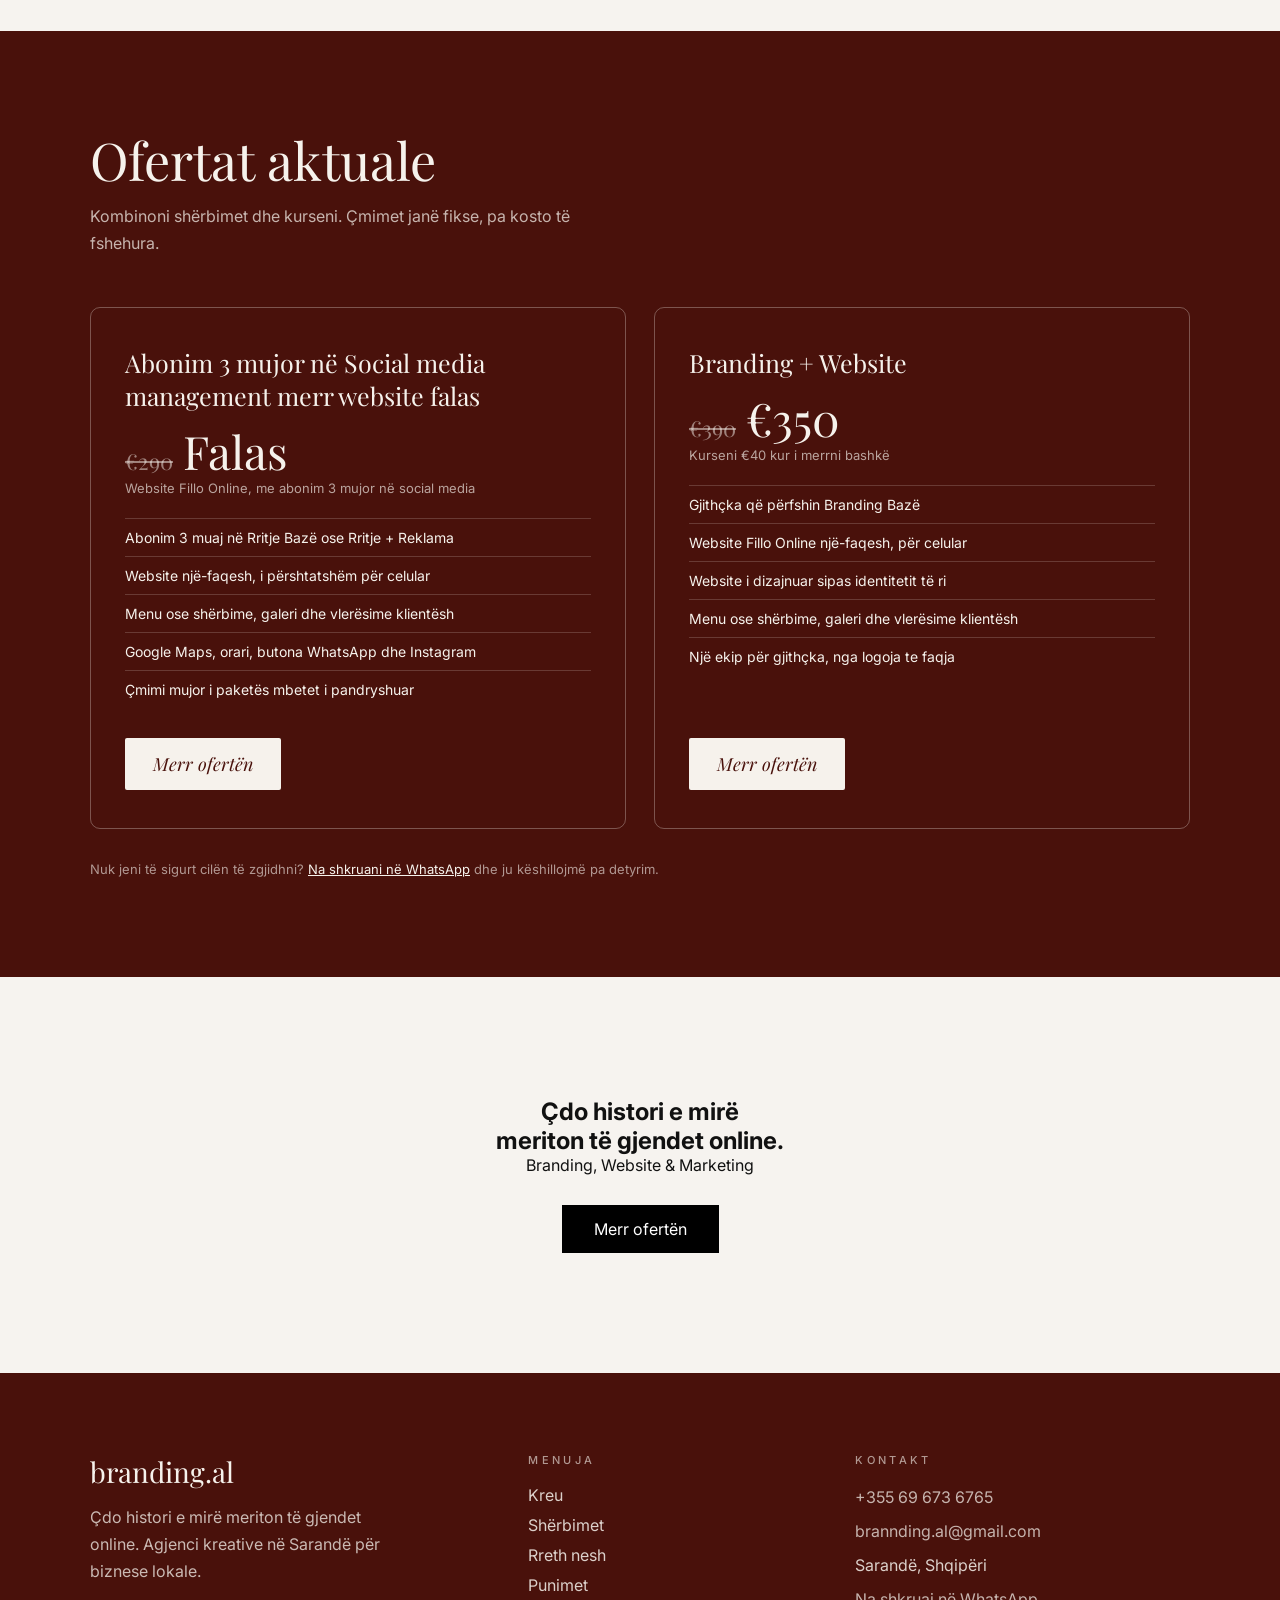
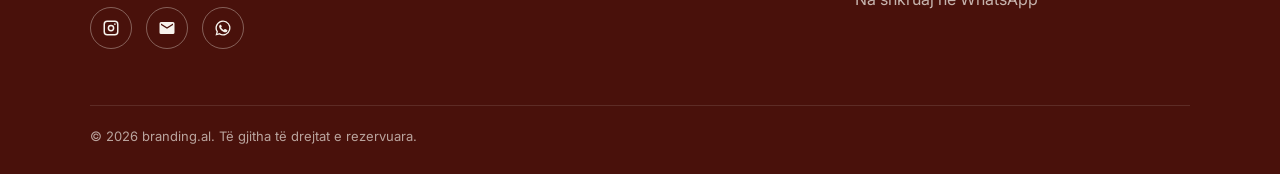
==== commit 2f5bbdf1: "ndryshhime" ====
--- a/index.html
+++ b/index.html
@@ -20,7 +20,7 @@
 html{scroll-behavior:smooth;}
 section[id],footer[id]{scroll-margin-top:70px;}
 
-/* About Us */
+/* Rreth nesh */
 .about-grid{
   display:block;
   max-width:700px;
@@ -35,7 +35,7 @@
   line-height:1.8;
 }
 
-/* ===== Selected Work: shkallë ===== */
+/* ===== Punimet e zgjedhura: shkallë ===== */
 .portfolio{
   padding:90px 6vw 120px;
   overflow:hidden;
@@ -209,7 +209,7 @@
   .step{transform:none !important;}
 }
 
-/* ===== Hamburger menu ===== */
+/* ===== Menuja hamburger ===== */
 .menu-btn{cursor:pointer;}
 .menu-overlay{
   position:fixed;
@@ -392,17 +392,79 @@
   .offer-grid{grid-template-columns:1fr;}
   .offers-sec{padding:70px 6vw;}
 }
+
+/* ===== Floating socials ===== */
+.float-social{
+  position:fixed;
+  right:18px;
+  bottom:18px;
+  z-index:1500;
+  display:flex;
+  flex-direction:column;
+  gap:10px;
+}
+.float-social a{
+  width:48px;
+  height:48px;
+  border-radius:50%;
+  display:flex;
+  align-items:center;
+  justify-content:center;
+  background:#49110b;
+  color:#f6f2ec;
+  box-shadow:0 6px 18px rgba(0,0,0,.25);
+  transition:transform .3s ease,background .3s ease;
+}
+.float-social a:hover{transform:translateY(-3px) scale(1.06);background:#6b1a11;}
+.float-social a.wa{background:#25d366;color:#fff;}
+.float-social a.wa:hover{background:#1ebe5a;}
+.float-social svg{width:22px;height:22px;fill:currentColor;}
+
+/* ===== Zgjedhësi i gjuhës ===== */
+.lang-switch{
+  position:fixed;
+  left:18px;
+  bottom:18px;
+  z-index:1500;
+  display:flex;
+  background:#49110b;
+  border-radius:999px;
+  padding:4px;
+  box-shadow:0 6px 18px rgba(0,0,0,.25);
+}
+.lang-switch button{
+  border:0;
+  background:none;
+  color:#f6f2ec;
+  font-family:'Inter',sans-serif;
+  font-size:12px;
+  letter-spacing:.12em;
+  padding:8px 13px;
+  border-radius:999px;
+  cursor:pointer;
+  opacity:.65;
+  transition:background .3s ease,color .3s ease,opacity .3s ease;
+}
+.lang-switch button:hover{opacity:1;}
+.lang-switch button.active{background:#f6f2ec;color:#49110b;opacity:1;}
+body.menu-open .float-social,
+body.menu-open .lang-switch{display:none;}
+@media(max-width:600px){
+  .float-social{right:12px;bottom:12px;gap:8px;}
+  .float-social a{width:44px;height:44px;}
+  .lang-switch{left:12px;bottom:12px;}
+}
 </style>
 
 <meta name="description" content="branding.al është agjenci kreative në Shqipëri: logo, branding, website, social media dhe printim për biznese lokale, hotele dhe restorante.">
-<link rel="canonical" href="https://branding.al/">
+<link rel="canonical" href="https://4rpx2hx65q-cloud.github.io/branding.al/">
 
 <meta property="og:type" content="website">
 <meta property="og:locale" content="sq_AL">
 <meta property="og:title" content="branding.al | Agjenci kreative: branding, website, marketing">
 <meta property="og:description" content="Ndërtojmë brande, website dhe fushata dixhitale për biznese lokale në Shqipëri.">
-<meta property="og:url" content="https://branding.al/">
-<meta property="og:image" content="https://branding.al/branding%20prof.png">
+<meta property="og:url" content="https://4rpx2hx65q-cloud.github.io/branding.al/">
+<meta property="og:image" content="https://4rpx2hx65q-cloud.github.io/branding.al/logo/branding%20prof.png">
 
 <script type="application/ld+json">
 {
@@ -410,12 +472,12 @@
   "@graph": [
     {
       "@type": "ProfessionalService",
-      "@id": "https://branding.al/#organization",
+      "@id": "https://4rpx2hx65q-cloud.github.io/branding.al/#organization",
       "name": "branding.al",
       "alternateName": "Branding AL",
-      "url": "https://branding.al",
-      "logo": "https://branding.al/smm.png",
-      "image": "https://branding.al/branding%20prof.png",
+      "url": "https://4rpx2hx65q-cloud.github.io/branding.al/",
+      "logo": "https://4rpx2hx65q-cloud.github.io/branding.al/logo/favicon.png",
+      "image": "https://4rpx2hx65q-cloud.github.io/branding.al/logo/branding%20prof.png",
       "description": "Agjenci kreative në Shqipëri që ndihmon bizneset lokale (restorante, hotele, dyqane, kompani) me logo, branding, website, social media dhe printim.",
       "slogan": "Çdo histori e mirë meriton të gjendet online.",
       "foundingDate": "2026",
@@ -428,27 +490,35 @@
       },
       "telephone": "+355696736765",
       "email": "brannding.al@gmail.com",
+      "contactPoint": {
+        "@type": "ContactPoint",
+        "contactType": "customer service",
+        "telephone": "+355696736765",
+        "email": "brannding.al@gmail.com",
+        "availableLanguage": ["sq", "en", "pl"]
+      },
       "sameAs": [
         "https://www.instagram.com/branding__al/"
       ],
       "knowsAbout": ["Branding", "Dizajn logoje", "Dizajn website", "Marketing në rrjete sociale", "Printim"],
       "makesOffer": [
-        { "@type": "Offer", "itemOffered": { "@type": "Service", "name": "Branding dhe logo", "url": "https://branding.al/services/branding.html" } },
-        { "@type": "Offer", "itemOffered": { "@type": "Service", "name": "Social Media Marketing", "url": "https://branding.al/services/social.html" } },
-        { "@type": "Offer", "itemOffered": { "@type": "Service", "name": "Dizajn Website", "url": "https://branding.al/services/web.html" } },
-        { "@type": "Offer", "itemOffered": { "@type": "Service", "name": "Printim" } }
+        { "@type": "Offer", "itemOffered": { "@type": "Service", "name": "Branding dhe logo", "url": "https://4rpx2hx65q-cloud.github.io/branding.al/services/branding.html" } },
+        { "@type": "Offer", "itemOffered": { "@type": "Service", "name": "Social Media Marketing", "url": "https://4rpx2hx65q-cloud.github.io/branding.al/services/social.html" } },
+        { "@type": "Offer", "itemOffered": { "@type": "Service", "name": "Dizajn Website", "url": "https://4rpx2hx65q-cloud.github.io/branding.al/services/web.html" } },
+        { "@type": "Offer", "itemOffered": { "@type": "Service", "name": "Printim", "url": "https://4rpx2hx65q-cloud.github.io/branding.al/#sherbimet" } }
       ]
     },
     {
       "@type": "WebSite",
-      "@id": "https://branding.al/#website",
-      "url": "https://branding.al",
+      "@id": "https://4rpx2hx65q-cloud.github.io/branding.al/#website",
+      "url": "https://4rpx2hx65q-cloud.github.io/branding.al/",
       "name": "branding.al",
-      "inLanguage": "sq",
-      "publisher": { "@id": "https://branding.al/#organization" }
+      "inLanguage": ["sq", "en", "pl"],
+      "publisher": { "@id": "https://4rpx2hx65q-cloud.github.io/branding.al/#organization" }
     },
     {
       "@type": "FAQPage",
+      "inLanguage": "sq",
       "mainEntity": [
         {
           "@type": "Question",
@@ -498,19 +568,19 @@
 </header>
 
 
-<!-- MENU (hamburger) -->
+<!-- MENUJA (hamburger) -->
 
 <div class="menu-overlay" id="menuOverlay" aria-hidden="true">
 
 <button class="menu-close" id="menuClose" aria-label="Mbyll menunë">&times;</button>
 
 <nav>
-<a href="#top">Home</a>
-<a href="#services">Services</a>
-<a href="#about">About</a>
-<a href="#work">Work</a>
-<a href="#contact">Contact</a>
-<a href="#oferta">Offers</a>
+<a href="#top">Kreu</a>
+<a href="#services">Shërbimet</a>
+<a href="#about">Rreth nesh</a>
+<a href="#work">Punimet</a>
+<a href="#contact">Kontakt</a>
+<a href="#oferta">Ofertat</a>
 </nav>
 
 <div class="menu-social">
@@ -531,53 +601,53 @@
 
 <div class="hero-overlay">
 
-<h1>We build brands people remember</h1>
+<h1>Ndërtojmë brande që njerëzit i mbajnë mend</h1>
 
 <p>Creative Marketing &amp; Web Design</p>
 
-<a href="#work" class="btn">View Work</a>
+<a href="#work" class="btn">Shiko punimet</a>
 
 </div>
 
 </section>
 
 
-<!-- SCROLL TEXT -->
+<!-- TEKSTI QË LËVIZ -->
 
 <section class="scroll-text">
 
 <div class="scroll-track">
 
-<span>BRANDING   MARKETING   WEBSITE   PRINTING  </span>
-<span>BRANDING   MARKETING   WEBSITE   PRINTING </span>
-<span>BRANDING   MARKETING   WEBSITE   PRINTING </span>
-<span>BRANDING   MARKETING   WEBSITE   PRINTING </span>
+<span>BRANDING   MARKETING   WEBSITE   PRINTIM  </span>
+<span>BRANDING   MARKETING   WEBSITE   PRINTIM </span>
+<span>BRANDING   MARKETING   WEBSITE   PRINTIM </span>
+<span>BRANDING   MARKETING   WEBSITE   PRINTIM </span>
 </div>
 
 </section>
 
 
-<!-- SERVICES -->
+<!-- SHËRBIMET -->
 
 <section class="services" id="services">
 
-<h2>Our Services</h2>
+<h2>Shërbimet tona</h2>
 
 <div class="service-grid">
 
 <a href="services/branding.html" class="service">
 <h3>Branding</h3>
-<p>Building brands that stand out.</p>
+<p>Ndërtojmë brande që dallojnë nga të tjerët.</p>
 </a>
 
 <a href="services/social.html" class="service">
-<h3>Social Media</h3>
-<p>Creative campaigns that engage audiences.</p>
+<h3>Rrjete sociale</h3>
+<p>Fushata kreative që tërheqin audiencën.</p>
 </a>
 
 <a href="services/web.html" class="service">
 <h3>Web Design</h3>
-<p>Modern websites that convert visitors.</p>
+<p>Website moderne që i kthejnë vizitorët në klientë.</p>
 </a>
 
 </div>
@@ -585,7 +655,7 @@
 </section>
 
 
-<!-- ABOUT -->
+<!-- RRETH NESH -->
 
 <section class="about" id="about">
 
@@ -622,13 +692,13 @@
 </section>
 
 
-<!-- PORTFOLIO -->
+<!-- PORTOFOLI -->
 
 <section class="portfolio" id="work">
 
 <div class="portfolio-head">
-<span class="eyebrow">Portfolio</span>
-<h2>Selected Work</h2>
+<span class="eyebrow">Portofol</span>
+<h2>Punimet e zgjedhura</h2>
 <p>Disa nga brandet që kemi ndërtuar bashkë me klientët tanë.</p>
 </div>
 
@@ -638,11 +708,11 @@
 <figure class="project">
 <a class="project-link" href="https://4rpx2hx65q-cloud.github.io/Junik_distribution/" target="_blank" rel="noopener">
 <div class="project-img">
-<img src="brende/2.webp" alt="Junik Distribution logo" loading="lazy">
+<img src="brende/2.webp" alt="Logoja e Junik Distribution" loading="lazy">
 </div>
 <figcaption>
 <span class="name">Junik Distribution</span>
-<span class="tag">Logo Social Website</span>
+<span class="tag">Logo · Social · Website</span>
 </figcaption>
 </a>
 </figure>
@@ -652,11 +722,11 @@
 <figure class="project">
 <a class="project-link" href="https://4rpx2hx65q-cloud.github.io/Enea_Rental/" target="_blank" rel="noopener">
 <div class="project-img">
-<img src="brende/logo1.webp" alt="Enea Rental logo" loading="lazy">
+<img src="brende/logo1.webp" alt="Logoja e Enea Rental" loading="lazy">
 </div>
 <figcaption>
 <span class="name">Enea Rental</span>
-<span class="tag">Logo Social Website</span>
+<span class="tag">Logo · Social · Website</span>
 </figcaption>
 </a>
 </figure>
@@ -666,11 +736,11 @@
 <figure class="project">
 <a class="project-link" href="https://4rpx2hx65q-cloud.github.io/bar_enea_sarande/" target="_blank" rel="noopener">
 <div class="project-img">
-<img src="brende/eneabar.webp" alt="Bar Enea logo" loading="lazy">
+<img src="brende/eneabar.webp" alt="Logoja e Bar Enea" loading="lazy">
 </div>
 <figcaption>
 <span class="name">Bar Enea</span>
-<span class="tag">Logo Social Website</span>
+<span class="tag">Logo · Social · Website</span>
 </figcaption>
 </a>
 </figure>
@@ -680,11 +750,11 @@
 <figure class="project">
 <a class="project-link" href="https://skinform.al" target="_blank" rel="noopener">
 <div class="project-img">
-<img src="brende/skinformlogo.webp" alt="Skinform logo" loading="lazy">
+<img src="brende/skinformlogo.webp" alt="Logoja e Skinform" loading="lazy">
 </div>
 <figcaption>
 <span class="name">Skinform</span>
-<span class="tag">Logo Social Website</span>
+<span class="tag">Logo · Social · Website</span>
 </figcaption>
 </a>
 </figure>
@@ -695,29 +765,29 @@
 </section>
 
 
-<!-- STATS -->
+<!-- STATISTIKAT -->
 
 <section class="stats">
 
 <div class="stat">
 <h3>10+</h3>
-<p>Projects</p>
+<p>Projekte</p>
 </div>
 
 <div class="stat">
 <h3>7+</h3>
-<p>Brands Built</p>
+<p>Brande të ndërtuara</p>
 </div>
 
 <div class="stat">
 <h3>2</h3>
-<p>Years Experience</p>
+<p>Vite përvojë</p>
 </div>
 
 </section>
 
 
-<!-- ALL SERVICES -->
+<!-- TË GJITHA SHËRBIMET -->
 
 <section class="all-svc" id="sherbimet">
 
@@ -786,7 +856,7 @@
 </section>
 
 
-<!-- OFFERS -->
+<!-- OFERTAT -->
 
 <section class="offers-sec" id="oferta">
 <div class="offers-in">
@@ -839,7 +909,7 @@
 <h2>Çdo histori e mirë<br>meriton të gjendet online.</h2>
 <p>Branding, Website &amp; Marketing</p>
 
-<a href="https://wa.me/355696736765" class="btn-dark" target="_blank" rel="noopener">Start a Project</a>
+<a href="https://wa.me/355696736765" class="btn-dark" target="_blank" rel="noopener">Merr ofertën</a>
 
 </section>
 
@@ -868,12 +938,12 @@
 </div>
 
 <div>
-<h4>Menu</h4>
+<h4>Menuja</h4>
 <ul>
-<li><a href="#top">Home</a></li>
-<li><a href="#services">Services</a></li>
-<li><a href="#about">About</a></li>
-<li><a href="#work">Work</a></li>
+<li><a href="#top">Kreu</a></li>
+<li><a href="#services">Shërbimet</a></li>
+<li><a href="#about">Rreth nesh</a></li>
+<li><a href="#work">Punimet</a></li>
 </ul>
 </div>
 
@@ -910,7 +980,7 @@
   if(p&&p.catch)p.catch(()=>{});
 })();
 
-// Selected Work: shfaqja një nga një kur bën scroll
+// Punimet e zgjedhura: shfaqja një nga një kur bën scroll
 const io=new IntersectionObserver(es=>es.forEach(e=>{
   if(e.isIntersecting){
     e.target.classList.remove('pre');
@@ -943,7 +1013,7 @@
 addEventListener('resize',parallax);
 parallax();
 
-// Hamburger menu
+// Menuja hamburger
 const menuBtn=document.getElementById('menuBtn');
 const menuOverlay=document.getElementById('menuOverlay');
 const menuClose=document.getElementById('menuClose');
@@ -953,6 +1023,7 @@
   menuBtn.setAttribute('aria-expanded',open?'true':'false');
   document.body.classList.toggle('menu-open',open);
 }
+
 menuBtn.addEventListener('click',()=>setMenu(true));
 menuBtn.addEventListener('keydown',e=>{if(e.key==='Enter'||e.key===' '){e.preventDefault();setMenu(true);}});
 menuClose.addEventListener('click',()=>setMenu(false));
@@ -962,5 +1033,182 @@
 
 <script src="script.js"></script>
 
+<!-- Floating socials -->
+<div class="float-social">
+  <a class="wa" href="https://wa.me/355696736765" target="_blank" rel="noopener" aria-label="WhatsApp">
+    <svg viewBox="0 0 24 24"><path d="M12 2a10 10 0 0 0-8.6 15.1L2 22l5-1.3A10 10 0 1 0 12 2zm0 18.2a8.2 8.2 0 0 1-4.2-1.2l-.3-.2-3 .8.8-2.9-.2-.3A8.2 8.2 0 1 1 12 20.2zm4.5-6.1c-.2-.1-1.5-.7-1.7-.8-.2-.1-.4-.1-.6.1l-.8 1c-.1.2-.3.2-.5.1a6.7 6.7 0 0 1-3.3-2.9c-.2-.4.2-.4.7-1.3.1-.2 0-.3 0-.5l-.8-1.8c-.2-.5-.4-.4-.6-.4h-.5a1 1 0 0 0-.7.3 3 3 0 0 0-.9 2.2 5.3 5.3 0 0 0 1.1 2.8 12 12 0 0 0 4.6 4c1.7.7 2.4.8 3.3.6a2.8 2.8 0 0 0 1.8-1.3 2.2 2.2 0 0 0 .2-1.3c-.1-.1-.3-.2-.5-.3z"/></svg>
+  </a>
+  <a href="https://www.instagram.com/branding__al/" target="_blank" rel="noopener" aria-label="Instagram">
+    <svg viewBox="0 0 24 24"><path d="M7 2h10a5 5 0 0 1 5 5v10a5 5 0 0 1-5 5H7a5 5 0 0 1-5-5V7a5 5 0 0 1 5-5zm0 2a3 3 0 0 0-3 3v10a3 3 0 0 0 3 3h10a3 3 0 0 0 3-3V7a3 3 0 0 0-3-3H7zm5 3.5A4.5 4.5 0 1 1 7.5 12 4.5 4.5 0 0 1 12 7.5zm0 2A2.5 2.5 0 1 0 14.5 12 2.5 2.5 0 0 0 12 9.5zM17.2 5.8a1.1 1.1 0 1 1-1.1 1.1 1.1 1.1 0 0 1 1.1-1.1z"/></svg>
+  </a>
+  <a href="mailto:brannding.al@gmail.com" aria-label="Gmail">
+    <svg viewBox="0 0 24 24"><path d="M20 4H4a2 2 0 0 0-2 2v12a2 2 0 0 0 2 2h16a2 2 0 0 0 2-2V6a2 2 0 0 0-2-2zm0 4-8 5-8-5V6l8 5 8-5v2z"/></svg>
+  </a>
+</div>
+
+<!-- Zgjedhësi i gjuhës -->
+<div class="lang-switch" id="langSwitch" role="group" aria-label="Gjuha">
+  <button type="button" data-lang="sq" class="active">SQ</button>
+  <button type="button" data-lang="en">EN</button>
+  <button type="button" data-lang="pl">PL</button>
+</div>
+
+<script>
+// Fjalori: [shqip, anglisht, polonisht]
+const T=[
+["Kreu","Home","Start"],
+["Shërbimet","Services","Usługi"],
+["Rreth nesh","About us","O nas"],
+["Punimet","Work","Realizacje"],
+["Kontakt","Contact","Kontakt"],
+["Ofertat","Offers","Oferty"],
+["Menuja","Menu","Menu"],
+
+["Ndërtojmë brande që njerëzit i mbajnë mend","We build brands people remember","Budujemy marki, które ludzie zapamiętują"],
+["Shiko punimet","See our work","Zobacz realizacje"],
+["BRANDING MARKETING WEBSITE PRINTIM","BRANDING   MARKETING   WEBSITE   PRINTING","BRANDING   MARKETING   STRONY WWW   DRUK"],
+
+["Shërbimet tona","Our services","Nasze usługi"],
+["Ndërtojmë brande që dallojnë nga të tjerët.","We build brands that stand out from the rest.","Budujemy marki, które wyróżniają się na tle innych."],
+["Rrjete sociale","Social media","Media społecznościowe"],
+["Fushata kreative që tërheqin audiencën.","Creative campaigns that attract your audience.","Kreatywne kampanie, które przyciągają odbiorców."],
+["Web Design","Web Design","Projektowanie stron WWW"],
+["Website moderne që i kthejnë vizitorët në klientë.","Modern websites that turn visitors into customers.","Nowoczesne strony, które zamieniają odwiedzających w klientów."],
+
+["Më shumë se një agjenci kreative","More than a creative agency","Więcej niż agencja kreatywna"],
+["branding.al është një nismë për të ndryshuar mënyrën se si bizneset lokale shfaqen online. Pas çdo restoranti, hoteli apo dyqani ka një familje, një punë të bërë me zemër dhe një histori që ia vlen të dëgjohet.",
+ "branding.al is an initiative to change the way local businesses show up online. Behind every restaurant, hotel or shop there is a family, work done with heart, and a story worth hearing.",
+ "branding.al to inicjatywa, która zmienia sposób, w jaki lokalne firmy pokazują się w internecie. Za każdą restauracją, hotelem czy sklepem stoi rodzina, praca wykonana z sercem i historia, którą warto usłyszeć."],
+["Kur këto histori tregohen me qartësi, krenari dhe cilësi, vizitorët i gjejnë, u besojnë dhe i zgjedhin. Kështu vjen më shumë turizëm, ekonomi lokale më e fortë dhe një jetë më e mirë për njerëzit që e duan vendin e tyre dhe punojnë çdo ditë për të.",
+ "When these stories are told with clarity, pride and quality, visitors find them, trust them and choose them. That brings more tourism, a stronger local economy and a better life for the people who love their country and work for it every day.",
+ "Gdy te historie są opowiedziane jasno, z dumą i jakością, odwiedzający je znajdują, ufają im i je wybierają. Tak rośnie turystyka, umacnia się lokalna gospodarka i poprawia życie ludzi, którzy kochają swój kraj i pracują dla niego każdego dnia."],
+["Ne ndërtojmë brande, website dhe fushata dixhitale, por qëllimi ynë është më i madh: që çdo biznes lokal të shihet ashtu siç e meriton, dhe që komunitetet të rriten bashkë me të.",
+ "We build brands, websites and digital campaigns, but our goal is bigger: that every local business is seen the way it deserves, and that communities grow together with it.",
+ "Tworzymy marki, strony internetowe i kampanie cyfrowe, ale nasz cel jest większy: aby każda lokalna firma była postrzegana tak, jak na to zasługuje, a społeczności rosły razem z nią."],
+
+["Portofol","Portfolio","Portfolio"],
+["Punimet e zgjedhura","Selected work","Wybrane realizacje"],
+["Disa nga brandet që kemi ndërtuar bashkë me klientët tanë.","Some of the brands we have built together with our clients.","Kilka marek, które stworzyliśmy razem z naszymi klientami."],
+["Logo · Social · Website","Logo · Social · Website","Logo · Social media · Strona WWW"],
+
+["Projekte","Projects","Projekty"],
+["Brande të ndërtuara","Brands built","Stworzone marki"],
+["Vite përvojë","Years of experience","Lata doświadczenia"],
+
+["Të gjitha shërbimet","All services","Wszystkie usługi"],
+["Çmime fikse, pa surpriza. Zgjidhni një shërbim ose kombinojini.","Fixed prices, no surprises. Choose one service or combine them.","Stałe ceny, bez niespodzianek. Wybierz jedną usługę lub połącz kilka."],
+["Branding dhe logo","Branding and logo","Branding i logo"],
+["Një identitet i qartë që duket njësoj kudo: në menu, në Instagram, në tabelë dhe në website.","A clear identity that looks the same everywhere: on the menu, on Instagram, on signage and on the website.","Wyraźna tożsamość, która wygląda tak samo wszędzie: w menu, na Instagramie, na szyldzie i na stronie."],
+["Nga","From","Od"],
+["Shiko paketat","View packages","Zobacz pakiety"],
+["Dizajn logoje","Logo design","Projekt logo"],
+["simbol dhe wordmark","symbol and wordmark","symbol i logotyp"],
+["Identitet vizual","Visual identity","Identyfikacja wizualna"],
+["ngjyra, tipografi, ikona","colors, typography, icons","kolory, typografia, ikony"],
+["Udhëzues brandi","Brand guidelines","Księga marki"],
+["rregullat e përdorimit","usage rules","zasady użycia"],
+["Kërkim tregu","Market research","Badanie rynku"],
+["si dalloheni","how you stand out","jak się wyróżnić"],
+
+["Social media","Social media","Media społecznościowe"],
+["Përmbajtje e planifikuar sipas industrisë suaj dhe caption që njerëzit, Google dhe AI i kuptojnë.","Content planned for your industry and captions that people, Google and AI understand.","Treści zaplanowane pod Twoją branżę i opisy zrozumiałe dla ludzi, Google i AI."],
+["€250 / muaj","€250 / month","€250 / miesiąc"],
+["Strategji dhe kalendar postimesh","Strategy and post calendar","Strategia i kalendarz postów"],
+["çdo muaj","every month","co miesiąc"],
+["Postime, reel dhe story","Posts, reels and stories","Posty, reelsy i relacje"],
+["sipas paketës","per package","zgodnie z pakietem"],
+["Reklama Meta, TikTok, Google","Meta, TikTok, Google ads","Reklamy Meta, TikTok, Google"],
+["Rritje + Reklama","Growth + Ads","Wzrost + Reklamy"],
+["Raport mujor me rezultatet","Monthly results report","Miesięczny raport z wynikami"],
+
+["Dizajn website","Website design","Projektowanie stron WWW"],
+["Website të shpejta, për celular, të organizuara që Google dhe asistentët AI t'ju kuptojnë.","Fast, mobile-friendly websites, structured so Google and AI assistants understand you.","Szybkie strony przyjazne telefonom, zorganizowane tak, by Google i asystenci AI Cię rozumieli."],
+["Fillo Online","Start Online","Zacznij online"],
+["1 faqe · €290","1 page · €290","1 strona · €290"],
+["Website i Plotë","Complete Website","Pełna strona"],
+["deri në 3 faqe · €400","up to 3 pages · €400","do 3 podstron · €400"],
+["Website Profesional","Professional Website","Profesjonalna strona"],
+["5+ faqe · €700","5+ pages · €700","5+ podstron · €700"],
+["SEO, WhatsApp, Google Maps","SEO, WhatsApp, Google Maps","SEO, WhatsApp, Google Maps"],
+["të përfshira","included","w cenie"],
+
+["Printim","Printing","Druk"],
+["Materialet fizike që e mbajnë brandin tuaj të njëjtë edhe jashtë ekranit.","Physical materials that keep your brand consistent beyond the screen.","Materiały fizyczne, dzięki którym marka wygląda tak samo także poza ekranem."],
+["Çmimi sipas ofertës","Price on request","Cena wg wyceny"],
+["Kërko ofertë","Request a quote","Poproś o wycenę"],
+["Kartvizita","Business cards","Wizytówki"],
+["Materiale promocionale","Promotional materials","Materiały promocyjne"],
+
+["Ofertat aktuale","Current offers","Aktualne oferty"],
+["Kombinoni shërbimet dhe kurseni. Çmimet janë fikse, pa kosto të fshehura.","Combine services and save. Prices are fixed, with no hidden costs.","Łącz usługi i oszczędzaj. Ceny są stałe, bez ukrytych kosztów."],
+["Abonim 3 mujor në Social media management merr website falas","A 3-month Social media management subscription gets you a free website","Przy 3-miesięcznym abonamencie na social media dostajesz stronę gratis"],
+["Falas","Free","Gratis"],
+["Website Fillo Online, me abonim 3 mujor në social media","Start Online website, with a 3-month social media subscription","Strona Zacznij online przy 3-miesięcznym abonamencie na social media"],
+["Abonim 3 muaj në Rritje Bazë ose Rritje + Reklama","3-month subscription to Basic Growth or Growth + Ads","3-miesięczny abonament Wzrost Podstawowy lub Wzrost + Reklamy"],
+["Website një-faqesh, i përshtatshëm për celular","One-page, mobile-friendly website","Jednostronicowa strona przyjazna telefonom"],
+["Menu ose shërbime, galeri dhe vlerësime klientësh","Menu or services, gallery and customer reviews","Menu lub usługi, galeria i opinie klientów"],
+["Google Maps, orari, butona WhatsApp dhe Instagram","Google Maps, opening hours, WhatsApp and Instagram buttons","Google Maps, godziny otwarcia, przyciski WhatsApp i Instagram"],
+["Çmimi mujor i paketës mbetet i pandryshuar","The package's monthly price stays unchanged","Miesięczna cena pakietu pozostaje bez zmian"],
+["Merr ofertën","Get the offer","Skorzystaj z oferty"],
+["Branding + Website","Branding + Website","Branding + Strona WWW"],
+["Kurseni €40 kur i merrni bashkë","Save €40 when you take them together","Zaoszczędź €40, biorąc je razem"],
+["Gjithçka që përfshin Branding Bazë","Everything included in Basic Branding","Wszystko, co zawiera Branding Podstawowy"],
+["Website Fillo Online një-faqesh, për celular","Start Online one-page website, mobile-friendly","Jednostronicowa strona Zacznij online, dla telefonów"],
+["Website i dizajnuar sipas identitetit të ri","Website designed to match the new identity","Strona zaprojektowana zgodnie z nową identyfikacją"],
+["Një ekip për gjithçka, nga logoja te faqja","One team for everything, from logo to website","Jeden zespół do wszystkiego, od logo po stronę"],
+["Na shkruani në WhatsApp","Message us on WhatsApp","Napisz do nas na WhatsApp"],
+["dhe ju këshillojmë pa detyrim.","and we'll advise you with no obligation.","a doradzimy bez zobowiązań."],
+["Nuk jeni të sigurt cilën të zgjidhni?","Not sure which one to choose?","Nie wiesz, którą wybrać?"],
+
+["Çdo histori e mirë","Every good story","Każda dobra historia"],
+["meriton të gjendet online.","deserves to be found online.","zasługuje na to, by być w sieci."],
+["Branding, Website & Marketing","Branding, Website & Marketing","Branding, strony WWW i marketing"],
+
+["Çdo histori e mirë meriton të gjendet online. Agjenci kreative në Sarandë për biznese lokale.","Every good story deserves to be found online. Creative agency in Sarandë for local businesses.","Każda dobra historia zasługuje na to, by być w sieci. Agencja kreatywna w Sarandzie dla lokalnych firm."],
+["Sarandë, Shqipëri","Sarandë, Albania","Sarandë, Albania"],
+["Na shkruaj në WhatsApp","Message us on WhatsApp","Napisz do nas na WhatsApp"],
+["© 2026 branding.al. Të gjitha të drejtat e rezervuara.","© 2026 branding.al. All rights reserved.","© 2026 branding.al. Wszelkie prawa zastrzeżone."]
+];
+
+(function(){
+  const norm=s=>s.replace(/\s+/g,' ').trim();
+  const map=new Map(T.map(r=>[norm(r[0]),{en:r[1],pl:r[2]}]));
+  const meta={
+    sq:{t:'branding.al',d:"branding.al është agjenci kreative në Shqipëri: logo, branding, website, social media dhe printim për biznese lokale, hotele dhe restorante."},
+    en:{t:'branding.al | Creative agency: branding, websites, marketing',d:'branding.al is a creative agency in Albania: logo, branding, websites, social media and printing for local businesses, hotels and restaurants.'},
+    pl:{t:'branding.al | Agencja kreatywna: branding, strony WWW, marketing',d:'branding.al to agencja kreatywna w Albanii: logo, branding, strony internetowe, media społecznościowe i druk dla lokalnych firm, hoteli i restauracji.'}
+  };
+
+  function apply(lang){
+    const w=document.createTreeWalker(document.body,NodeFilter.SHOW_TEXT,{
+      acceptNode:n=>{
+        const p=n.parentNode.nodeName;
+        return (p==='SCRIPT'||p==='STYLE'||!n.nodeValue.trim())?NodeFilter.FILTER_REJECT:NodeFilter.FILTER_ACCEPT;
+      }
+    });
+    let n;
+    while((n=w.nextNode())){
+      if(n._sq===undefined)n._sq=n.nodeValue;
+      const row=map.get(norm(n._sq));
+      if(lang==='sq'||!row||!row[lang]){n.nodeValue=n._sq;continue;}
+      const lead=n._sq.match(/^\s*/)[0], trail=n._sq.match(/\s*$/)[0];
+      n.nodeValue=lead+row[lang]+trail;
+    }
+    document.documentElement.lang=lang;
+    document.title=meta[lang].t;
+    const md=document.querySelector('meta[name="description"]');
+    if(md)md.setAttribute('content',meta[lang].d);
+    document.querySelectorAll('#langSwitch button').forEach(b=>b.classList.toggle('active',b.dataset.lang===lang));
+    try{localStorage.setItem('lang',lang);}catch(e){}
+  }
+
+  document.querySelectorAll('#langSwitch button').forEach(b=>b.addEventListener('click',()=>apply(b.dataset.lang)));
+
+  let saved='sq';
+  try{saved=localStorage.getItem('lang')||'sq';}catch(e){}
+  if(saved!=='sq'&&meta[saved])apply(saved);
+})();
+</script>
+
 </body>
 </html>
